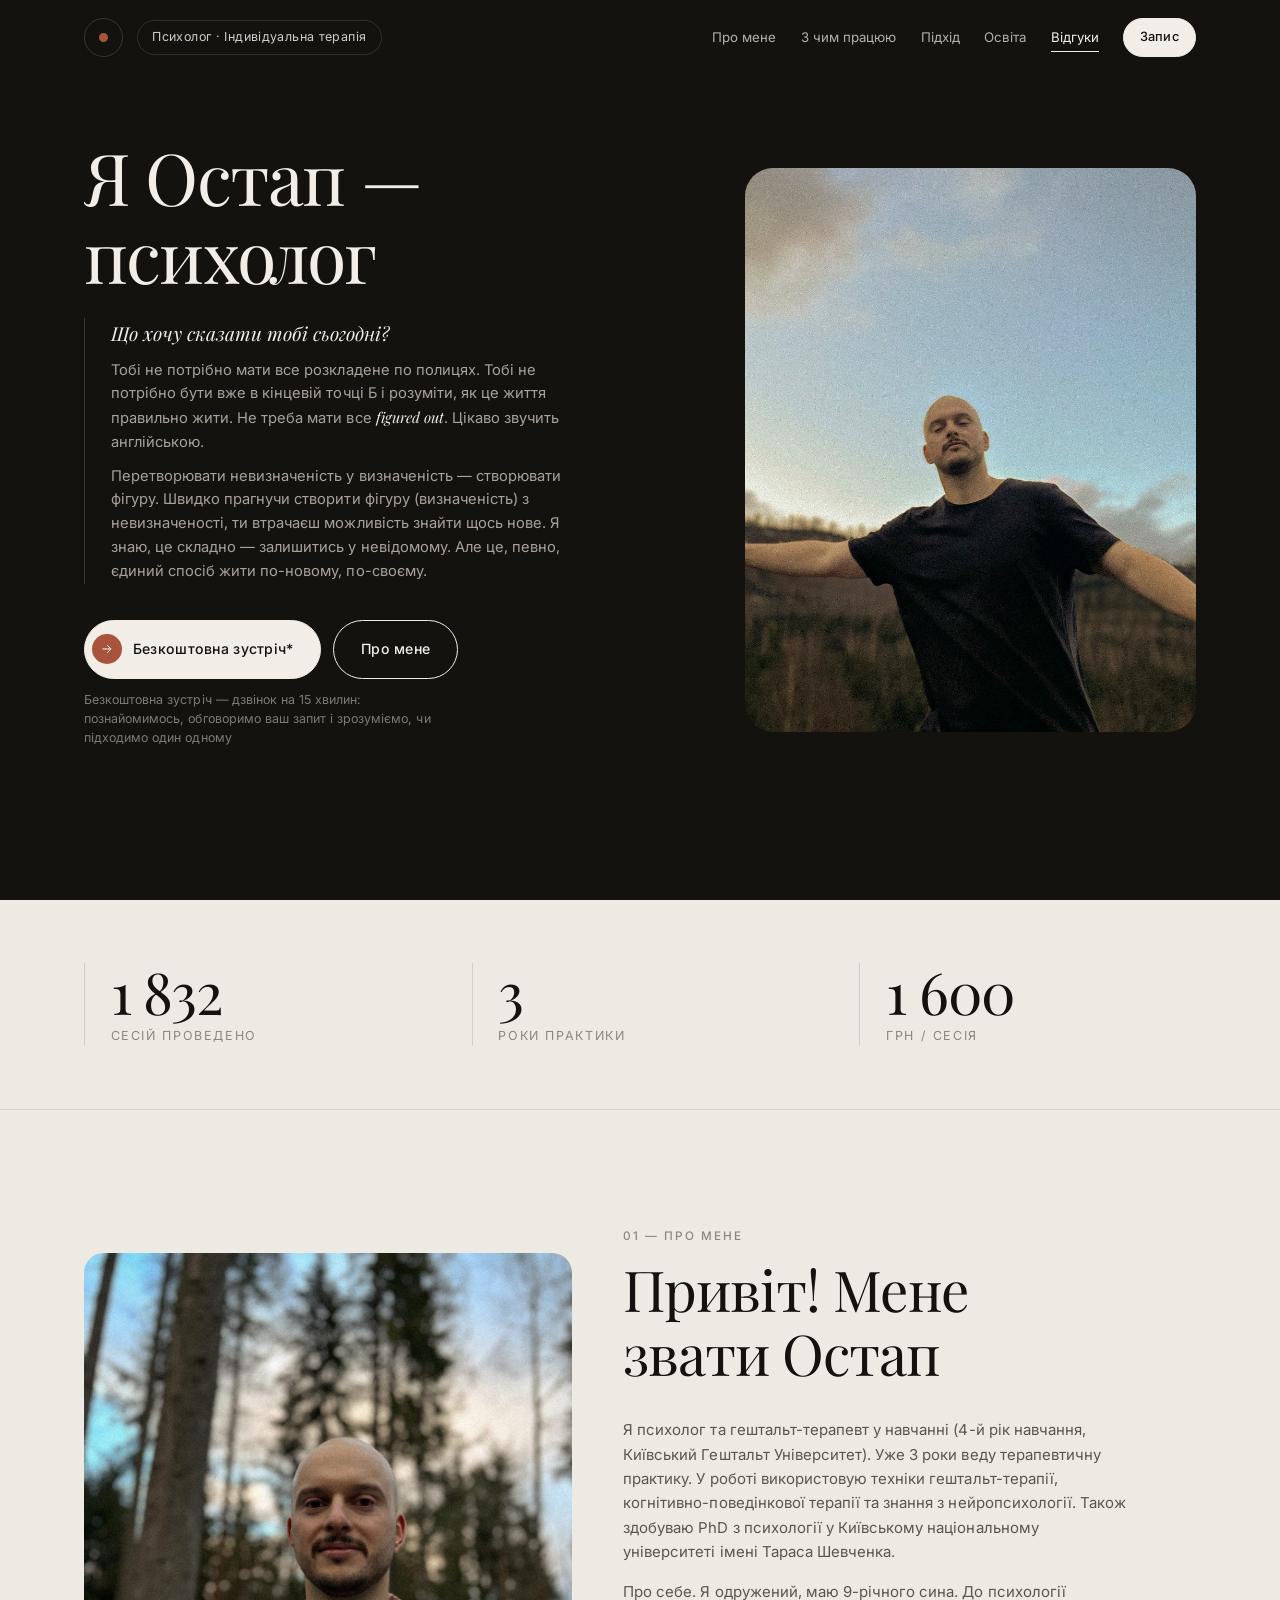
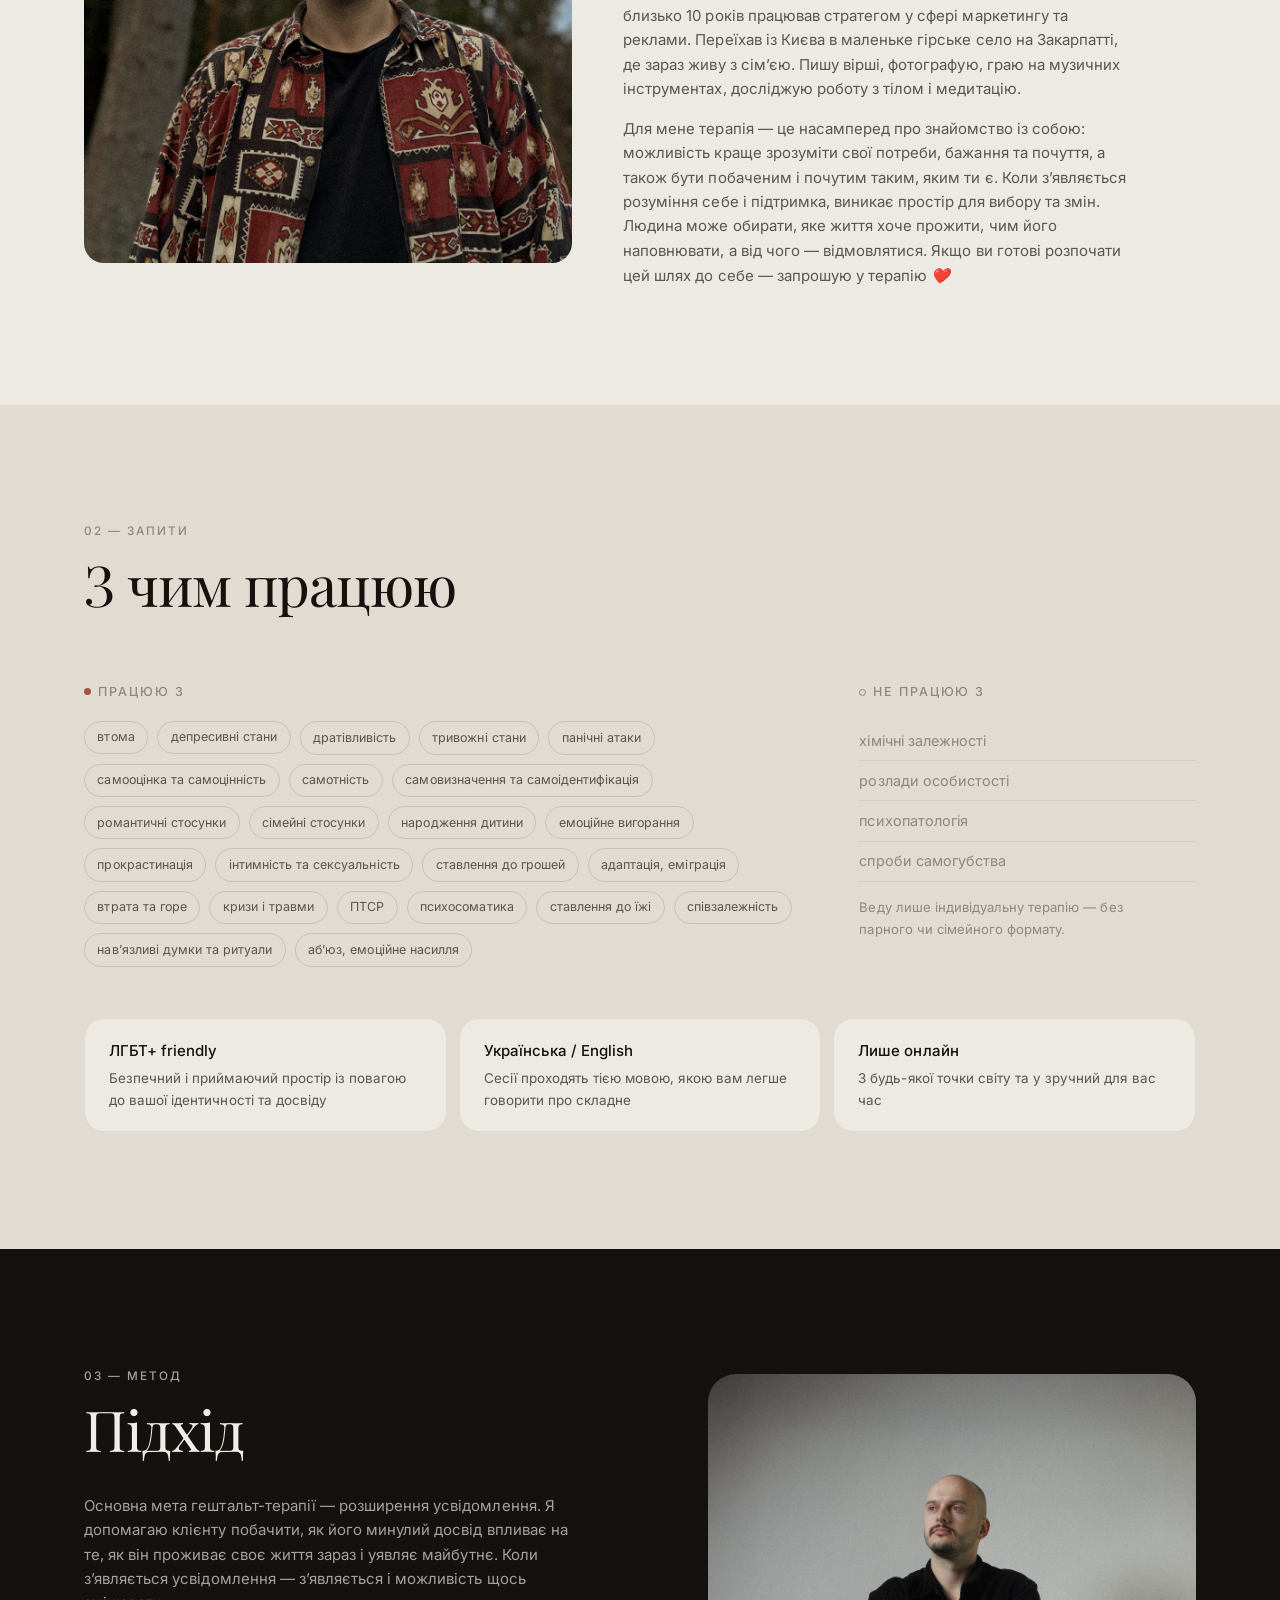
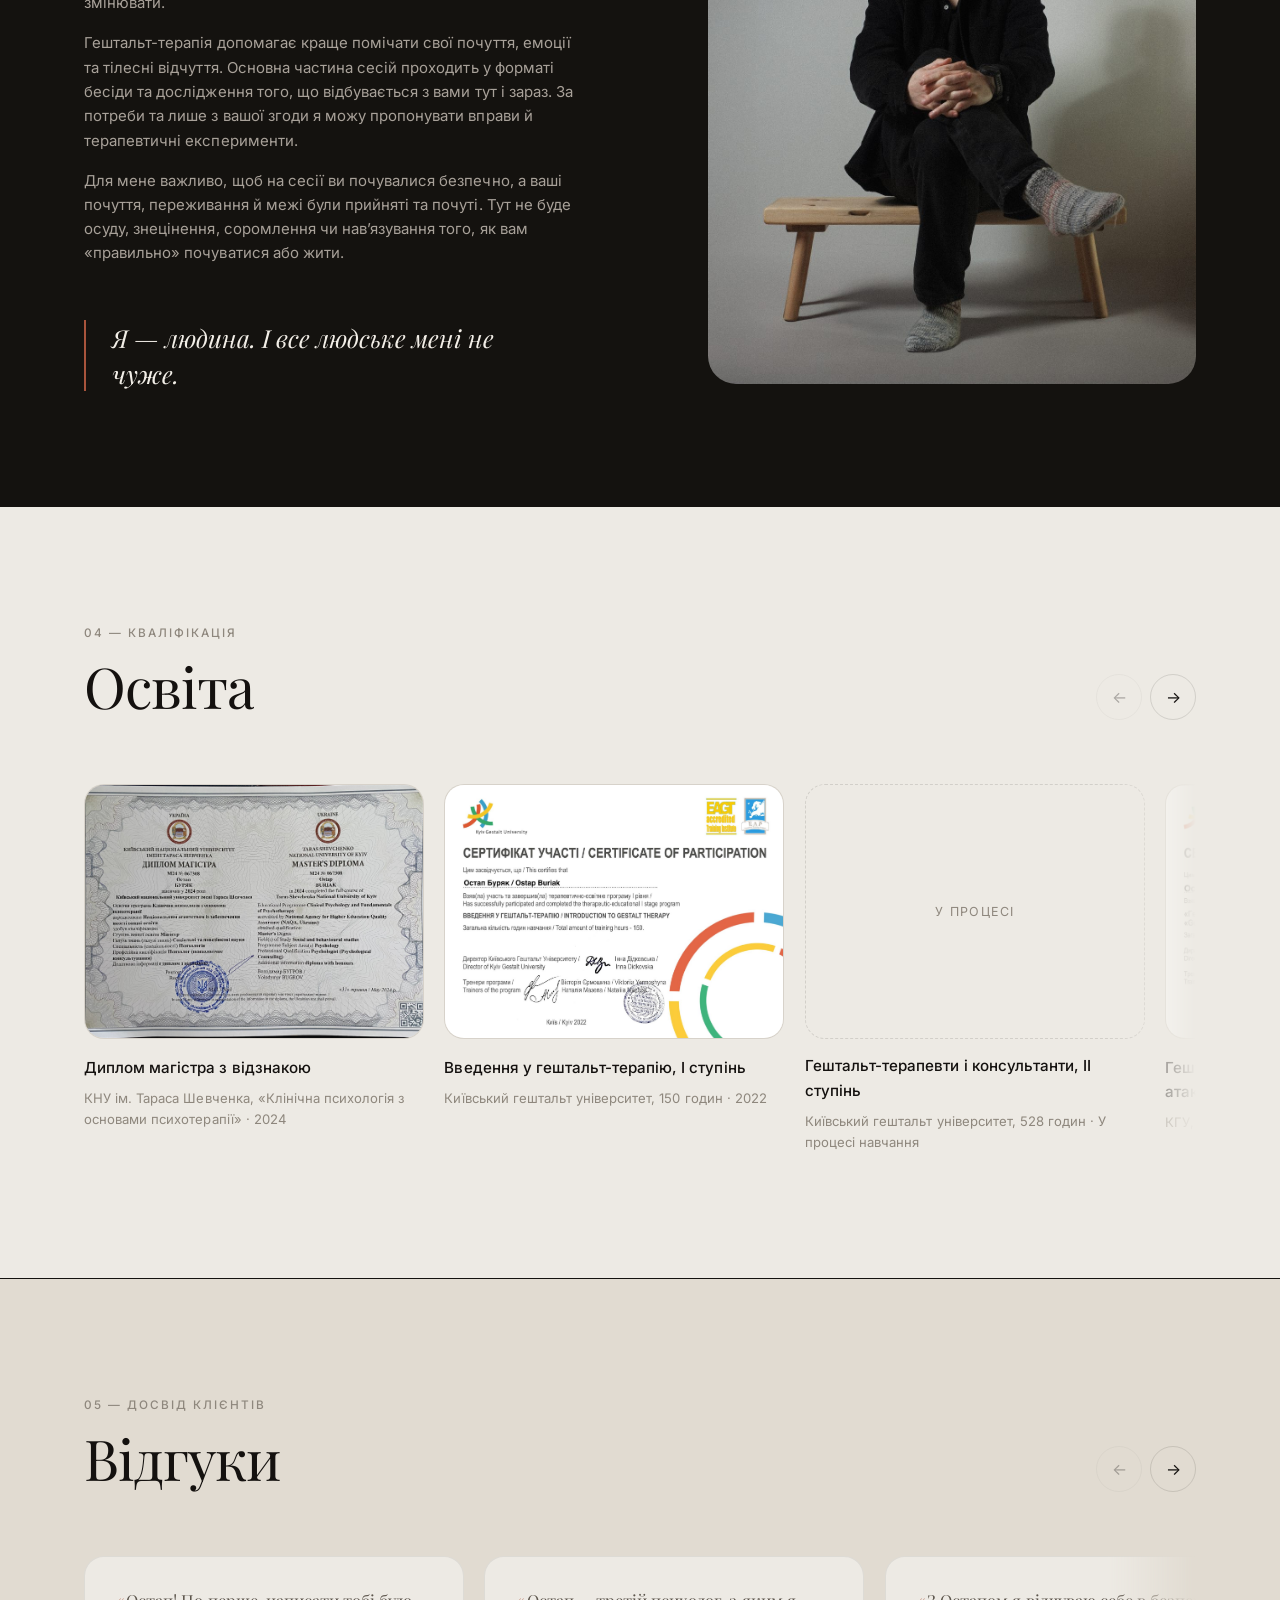
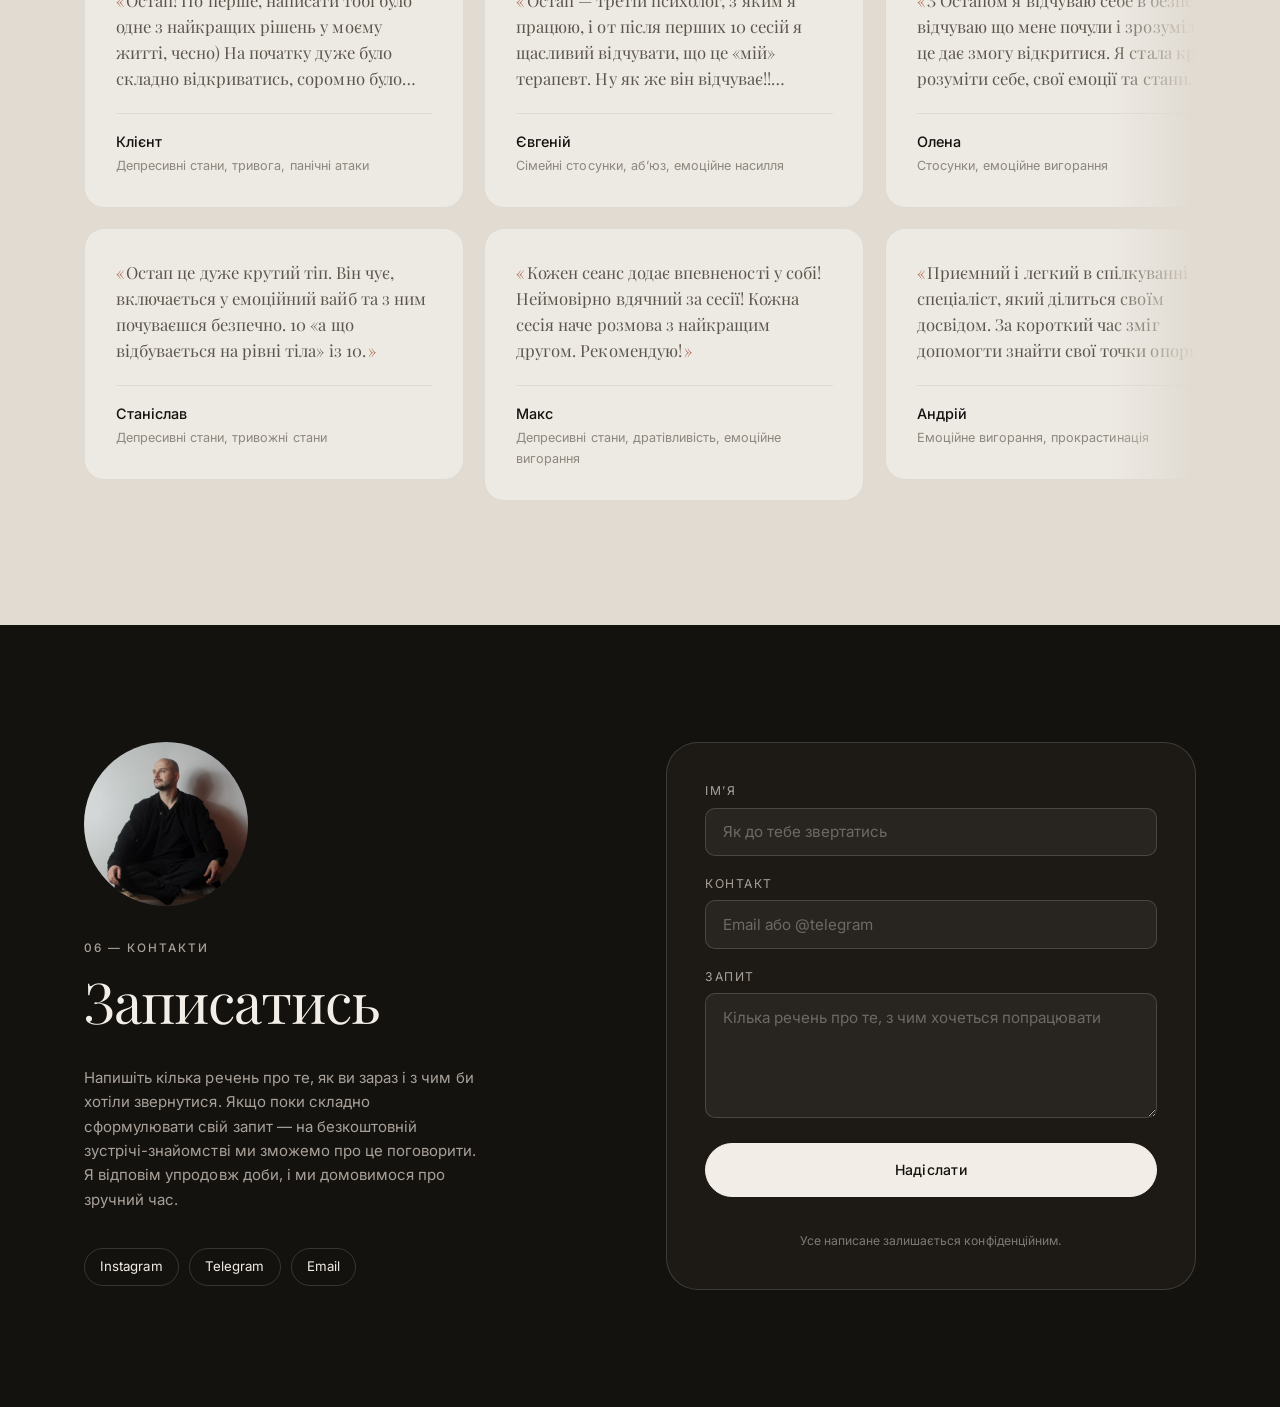
==== index.html @ a7f7a5f7 "Правки за нотатками: шапка знову прозора→непрозора на скролі, коротші тексти, крапки/капіталізація, " ====
<!doctype html>
<html lang="uk">
<head>
<meta charset="utf-8">
<meta name="viewport" content="width=device-width, initial-scale=1, viewport-fit=cover">
<title>Остап — психолог | Індивідуальна терапія онлайн та очно</title>
<meta name="description" content="Остап — психолог. Індивідуальна терапія: вигорання, тривога, стосунки, самооцінка. Українською та англійською, онлайн і очно.">
<meta name="theme-color" content="#EDEAE4">

<meta property="og:type" content="website">
<meta property="og:title" content="Остап — психолог">
<meta property="og:description" content="Індивідуальна терапія: вигорання, тривога, стосунки, самооцінка. Онлайн і очно.">
<meta property="og:image" content="assets/66.jpg">
<meta property="og:locale" content="uk_UA">

<link rel="preconnect" href="https://fonts.googleapis.com">
<link rel="preconnect" href="https://fonts.gstatic.com" crossorigin>
<link href="https://fonts.googleapis.com/css2?family=Playfair+Display:ital,wght@0,400;0,500;0,600;1,400;1,500&family=Inter:wght@300;400;500;600&display=swap" rel="stylesheet">

<link rel="preload" as="image" href="assets/1.jpg">
<link rel="stylesheet" href="styles.css">
</head>

<body>

<!-- ============ ambient morph layer (fixed, behind everything) ============ -->
<div class="ambient" aria-hidden="true">
  <span class="ambient__blob ambient__blob--a"></span>
  <span class="ambient__blob ambient__blob--b"></span>
  <span class="ambient__blob ambient__blob--c"></span>
  <span class="ambient__grain"></span>
</div>

<div class="progress" aria-hidden="true"><i class="progress__bar"></i></div>

<a class="skip" href="#hero">Перейти до вмісту</a>

<!-- ============ header ============ -->
<header class="hdr" id="hdr">
  <div class="hdr__in">
    <div class="hdr__brand">
      <a class="hdr__logo" href="#hero" aria-label="На початок, Остап — психолог">
        <span class="hdr__logo-mark" aria-hidden="true"></span>
      </a>
      <p class="hdr__badge" aria-hidden="true">Психолог · Індивідуальна терапія</p>
    </div>

    <nav class="hdr__nav" aria-label="Основна навігація">
      <a href="#about"    data-nav="about">Про мене</a>
      <a href="#work"     data-nav="work">З чим працюю</a>
      <a href="#approach" data-nav="approach">Підхід</a>
      <a href="#edu"      data-nav="edu">Освіта</a>
      <a href="#reviews"  data-nav="reviews">Відгуки</a>
    </nav>

    <a class="btn btn--sm hdr__cta" href="#contact">Запис</a>

    <button class="burger" id="burger" aria-label="Меню" aria-expanded="false" aria-controls="mobnav">
      <i></i><i></i>
    </button>
  </div>
</header>

<nav class="mobnav" id="mobnav" aria-label="Мобільна навігація">
  <a href="#about">Про мене</a>
  <a href="#work">З чим працюю</a>
  <a href="#approach">Підхід</a>
  <a href="#edu">Освіта</a>
  <a href="#reviews">Відгуки</a>
  <a href="#contact" class="mobnav__cta">Записатись</a>
</nav>

<main>

<!-- ============ 1. HERO ============ -->
<section class="block hero" id="hero" data-morph data-tone="dark">
  <div class="wrap hero__grid">
    <div class="hero__copy">
      <p class="eyebrow eyebrow--pill hero__eyebrow" data-rise>Психолог · Індивідуальна терапія</p>

      <h1 class="hero__h1" data-split>Я Остап — психолог</h1>

      <div class="hero__note" data-rise data-rise-d="2">
        <p class="hero__note-q">Що хочу сказати тобі сьогодні?</p>
        <p>Тобі не потрібно мати все розкладене по полицях. Тобі не потрібно бути вже в кінцевій точці Б і розуміти, як це життя правильно жити. Не треба мати все <i>figured out</i>. Цікаво звучить англійською.</p>
        <p>Перетворювати невизначеність у визначеність — створювати фігуру. Швидко прагнучи створити фігуру (визначеність) з невизначеності, ти втрачаєш можливість знайти щось нове. Я знаю, це складно — залишитись у невідомому. Але це, певно, єдиний спосіб жити по-новому, по-своєму.</p>
      </div>

      <div class="hero__actions" data-rise data-rise-d="3">
        <a class="btn btn--arrow" href="#contact">
          <span class="btn__circle" aria-hidden="true">
            <svg viewBox="0 0 24 24" fill="none"><path d="M5 12h13M13 6l6 6-6 6" stroke="currentColor" stroke-width="1.7" stroke-linecap="round" stroke-linejoin="round"/></svg>
          </span>
          Безкоштовна зустріч*
        </a>
        <a class="btn btn--ghost" href="#about">Про мене</a>
      </div>

      <p class="hero__fine" data-rise data-rise-d="4">Безкоштовна зустріч — дзвінок на 15 хвилин: познайомимось, обговоримо ваш запит і зрозуміємо, чи підходимо один одному</p>
    </div>

    <figure class="hero__portrait" data-rise data-rise-d="2">
      <span class="morph-frame">
        <img onload="this.classList.add('is-loaded')" src="assets/1.jpg" alt="Остап — психолог" width="1920" height="1080">
      </span>
    </figure>
  </div>
</section>

<!-- ============ 2. STATS ============ -->
<section class="block stats" id="stats" data-morph data-tone="light">
  <div class="wrap stats__grid">
    <div class="stat" data-rise>
      <b class="stat__num" data-count="1832">0</b>
      <span class="stat__lbl">сесій проведено</span>
    </div>
    <div class="stat" data-rise data-rise-d="1">
      <b class="stat__num" data-count="3">0</b>
      <span class="stat__lbl">роки практики</span>
    </div>
    <div class="stat" data-rise data-rise-d="2">
      <b class="stat__num" data-count="1600">0</b>
      <span class="stat__lbl">грн / сесія</span>
    </div>
  </div>
</section>

<!-- ============ 3. ABOUT ============ -->
<section class="block about" id="about" data-morph data-tone="light">
  <div class="wrap about__grid">
    <figure class="about__fig" data-rise>
      <span class="morph-frame morph-frame--soft">
        <img onload="this.classList.add('is-loaded')" src="assets/8.jpg" alt="Остап" loading="lazy" decoding="async" width="1080" height="1350">
      </span>
    </figure>

    <div class="about__copy">
      <p class="eyebrow" data-rise>01 — Про мене</p>
      <h2 class="h2" data-split>Привіт! Мене звати Остап</h2>

      <div class="prose" data-rise data-rise-d="2">
        <p>Я психолог та гештальт-терапевт у навчанні (4-й рік навчання, Київський Гештальт Університет). Уже 3 роки веду терапевтичну практику. У роботі використовую техніки гештальт-терапії, когнітивно-поведінкової терапії та знання з нейропсихології. Також здобуваю PhD з психології у Київському національному університеті імені Тараса Шевченка.</p>
        <p>Про себе. Я одружений, маю 9-річного сина. До психології близько 10 років працював стратегом у сфері маркетингу та реклами. Переїхав із Києва в маленьке гірське село на Закарпатті, де зараз живу з сім&rsquo;єю. Пишу вірші, фотографую, граю на музичних інструментах, досліджую роботу з тілом і медитацію.</p>
        <p>Для мене терапія — це насамперед про знайомство із собою: можливість краще зрозуміти свої потреби, бажання та почуття, а також бути побаченим і почутим таким, яким ти є. Коли з&rsquo;являється розуміння себе і підтримка, виникає простір для вибору та змін. Людина може обирати, яке життя хоче прожити, чим його наповнювати, а від чого — відмовлятися. Якщо ви готові розпочати цей шлях до себе — запрошую у терапію <i>&#10084;&#65039;</i></p>
      </div>
    </div>
  </div>
</section>

<!-- ============ 4. WORK WITH ============ -->
<section class="block work" id="work" data-morph data-tone="mid">
  <div class="wrap">
    <header class="sec-head">
      <p class="eyebrow" data-rise>02 — Запити</p>
      <h2 class="h2" data-split>З чим працюю</h2>
    </header>

    <div class="work__grid">
      <div class="work__col work__col--wide" data-rise>
        <h3 class="work__h3"><span class="dot dot--yes" aria-hidden="true"></span>Працюю з</h3>
        <ul class="tags tags--work">
          <li>втома</li>
          <li>депресивні стани</li>
          <li>дратівливість</li>
          <li>тривожні стани</li>
          <li>панічні атаки</li>
          <li>самооцінка та самоцінність</li>
          <li>самотність</li>
          <li>самовизначення та самоідентифікація</li>
          <li>романтичні стосунки</li>
          <li>сімейні стосунки</li>
          <li>народження дитини</li>
          <li>емоційне вигорання</li>
          <li>прокрастинація</li>
          <li>інтимність та сексуальність</li>
          <li>ставлення до грошей</li>
          <li>адаптація, еміграція</li>
          <li>втрата та горе</li>
          <li>кризи і травми</li>
          <li>ПТСР</li>
          <li>психосоматика</li>
          <li>ставлення до їжі</li>
          <li>співзалежність</li>
          <li>нав&rsquo;язливі думки та ритуали</li>
          <li>аб&rsquo;юз, емоційне насилля</li>
        </ul>
      </div>

      <div class="work__col" data-rise data-rise-d="1">
        <h3 class="work__h3"><span class="dot dot--no" aria-hidden="true"></span>Не працюю з</h3>
        <ul class="lst lst--no">
          <li>хімічні залежності</li>
          <li>розлади особистості</li>
          <li>психопатологія</li>
          <li>спроби самогубства</li>
        </ul>
        <p class="work__note">Веду лише індивідуальну терапію — без парного чи сімейного формату.</p>
      </div>

      <aside class="work__aside" data-rise data-rise-d="2">
        <div class="card">
          <b>ЛГБТ+ friendly</b>
          <p>Безпечний і приймаючий простір із повагою до вашої ідентичності та досвіду</p>
        </div>
        <div class="card">
          <b>Українська&nbsp;/&nbsp;English</b>
          <p>Сесії проходять тією мовою, якою вам легше говорити про складне</p>
        </div>
        <div class="card">
          <b>Лише онлайн</b>
          <p>З будь-якої точки світу та у зручний для вас час</p>
        </div>
      </aside>
    </div>
  </div>
</section>

<!-- ============ 5. APPROACH (dark) ============ -->
<section class="block approach" id="approach" data-morph data-tone="dark">
  <div class="wrap approach__grid">
    <div class="approach__copy">
      <p class="eyebrow" data-rise>03 — Метод</p>
      <h2 class="h2" data-split>Підхід</h2>

      <div class="prose" data-rise data-rise-d="2">
        <p>Основна мета гештальт-терапії — розширення усвідомлення. Я допомагаю клієнту побачити, як його минулий досвід впливає на те, як він проживає своє життя зараз і уявляє майбутнє. Коли з&rsquo;являється усвідомлення — з&rsquo;являється і можливість щось змінювати.</p>
        <p>Гештальт-терапія допомагає краще помічати свої почуття, емоції та тілесні відчуття. Основна частина сесій проходить у форматі бесіди та дослідження того, що відбувається з вами тут і зараз. За потреби та лише з вашої згоди я можу пропонувати вправи й терапевтичні експерименти.</p>
        <p>Для мене важливо, щоб на сесії ви почувалися безпечно, а ваші почуття, переживання й межі були прийняті та почуті. Тут не буде осуду, знецінення, соромлення чи нав&rsquo;язування того, як вам «правильно» почуватися або жити.</p>
      </div>

      <blockquote class="pull" data-rise data-rise-d="3">
        Я — людина. І все людське мені не чуже.
      </blockquote>
    </div>

    <figure class="approach__fig" data-rise data-rise-d="1">
      <span class="morph-frame">
        <img onload="this.classList.add('is-loaded')" src="assets/99.jpg" alt="Остап сидить на лаві" loading="lazy" decoding="async" width="1080" height="1350">
      </span>
    </figure>
  </div>
</section>

<!-- ============ 6. EDUCATION ============ -->
<section class="block edu" id="edu" data-morph data-tone="light">
  <div class="wrap">
    <header class="sec-head sec-head--row">
      <div>
        <p class="eyebrow" data-rise>04 — Кваліфікація</p>
        <h2 class="h2" data-split>Освіта</h2>
      </div>
      <div class="rail-nav" data-rise data-rise-d="2">
        <button class="rail-btn" data-rail="edu" data-dir="-1" aria-label="Назад">&#8592;</button>
        <button class="rail-btn" data-rail="edu" data-dir="1"  aria-label="Вперед">&#8594;</button>
      </div>
    </header>

    <div class="rail" id="rail-edu" data-rise data-rise-d="2">
      <article class="dip">
        <span class="dip__img"><img onload="this.classList.add('is-loaded')" src="assets/certs/diploma-1.jpg" alt="Диплом магістра, КНУ ім. Тараса Шевченка" loading="lazy" decoding="async"></span>
        <b>Диплом магістра з відзнакою</b>
        <span class="dip__meta">КНУ ім. Тараса Шевченка, «Клінічна психологія з основами психотерапії» · 2024</span>
      </article>
      <article class="dip">
        <span class="dip__img"><img onload="this.classList.add('is-loaded')" src="assets/certs/diploma-2.jpg" alt="Введення у гештальт-терапію" loading="lazy" decoding="async"></span>
        <b>Введення у гештальт-терапію, I ступінь</b>
        <span class="dip__meta">Київський гештальт університет, 150 годин · 2022</span>
      </article>
      <article class="dip">
        <span class="dip__img is-empty" data-slot="У процесі"></span>
        <b>Гештальт-терапевти і консультанти, II ступінь</b>
        <span class="dip__meta">Київський гештальт університет, 528 годин · У процесі навчання</span>
      </article>
      <article class="dip">
        <span class="dip__img"><img onload="this.classList.add('is-loaded')" src="assets/certs/diploma-3.jpg" alt="Гештальт-підхід у роботі з панічними атаками" loading="lazy" decoding="async"></span>
        <b>Гештальт-підхід у роботі з панічними атаками</b>
        <span class="dip__meta">КГУ, 16 годин · 2023</span>
      </article>
      <article class="dip">
        <span class="dip__img"><img onload="this.classList.add('is-loaded')" src="assets/certs/diploma-5.jpg" alt="Гештальт-підхід у роботі з депресивним досвідом" loading="lazy" decoding="async"></span>
        <b>Гештальт-підхід у роботі з депресивним досвідом клієнта</b>
        <span class="dip__meta">КГУ, 16 годин · 2023</span>
      </article>
      <article class="dip">
        <span class="dip__img"><img onload="this.classList.add('is-loaded')" src="assets/certs/diploma-6.jpg" alt="Гештальт-підхід у роботі з темами співзалежності" loading="lazy" decoding="async"></span>
        <b>Гештальт-підхід у роботі з темами співзалежності</b>
        <span class="dip__meta">КГУ, 16 годин · 2023</span>
      </article>
      <article class="dip">
        <span class="dip__img"><img onload="this.classList.add('is-loaded')" src="assets/certs/diploma-4.jpg" alt="Тіло як динаміка руху, Руела Франк" loading="lazy" decoding="async"></span>
        <b>«Тіло як динаміка руху» з Руелою Франк</b>
        <span class="dip__meta">КГУ, міжнародний семінар, 8 годин · 2023</span>
      </article>
      <article class="dip">
        <span class="dip__img"><img onload="this.classList.add('is-loaded')" src="assets/certs/diploma-7.jpg" alt="Ключовий спікер конференції" loading="lazy" decoding="async"></span>
        <b>Ключовий спікер конференції</b>
        <span class="dip__meta">«Актуальні проблеми клінічної психології, психотерапії та психологічного консультування», КНУ · 2023</span>
      </article>
      <article class="dip">
        <span class="dip__img"><img onload="this.classList.add('is-loaded')" src="assets/certs/diploma-8.jpg" alt="Конференція «Мозок, культура, особистість»" loading="lazy" decoding="async"></span>
        <b>«Мозок, культура, особистість»</b>
        <span class="dip__meta">Науково-практична конференція з міжнародною участю, КНУ, 15 годин · 2023</span>
      </article>
      <article class="dip">
        <span class="dip__img is-empty" data-slot="КГУ"></span>
        <b>Літній освітній гештальт-інтенсив</b>
        <span class="dip__meta">КГУ, 72 години терапії та майстер-класів · 2024</span>
      </article>
      <article class="dip">
        <span class="dip__img is-empty" data-slot="КГУ"></span>
        <b>Літній освітній гештальт-інтенсив</b>
        <span class="dip__meta">КГУ, 72 години терапії та майстер-класів · 2026</span>
      </article>
    </div>
  </div>
</section>

<!-- ============ 7. REVIEWS ============ -->
<section class="block reviews" id="reviews" data-morph data-tone="mid">
  <div class="wrap">
    <header class="sec-head sec-head--row">
      <div>
        <p class="eyebrow" data-rise>05 — Досвід клієнтів</p>
        <h2 class="h2" data-split>Відгуки</h2>
      </div>
      <div class="rail-nav" data-rise data-rise-d="2">
        <button class="rail-btn" data-rail="rev" data-dir="-1" aria-label="Назад">&#8592;</button>
        <button class="rail-btn" data-rail="rev" data-dir="1"  aria-label="Вперед">&#8594;</button>
      </div>
    </header>

    <div class="rail" id="rail-rev" data-rise data-rise-d="2">
      <blockquote class="rev">
        <p>Остап! По перше, написати тобі було одне з найкращих рішень у моєму житті, чесно) На початку дуже було складно відкриватись, соромно було плакати перед чужою людиною щоб не здаватись слабкою. Дякую що допоміг мені, показав мої сильні сторони, показав як відстоювати свої кордони, прибирав багато страхів, добавив впевненості! Кожен раз коли я щось роблю над чим ми з тобою працювали, згадую про тебе, що ти б зацінив це)) Був зі мною в панічні атаки, фактично тримав за руку, дуже ціную! Відчувається дуже твоя підтримка, завжди. З радістю рекомендую друзям, ти і сам це знаєш бо вони зараз працюють з тобою) Коротше дуже радію! Дякую!</p>
        <footer><b>Клієнт</b><span>Депресивні стани, тривога, панічні атаки</span></footer>
      </blockquote>
      <blockquote class="rev">
        <p>Остап це дуже крутий тіп. Він чує, включається у емоційний вайб та з ним почуваєшся безпечно. 10 «а що відбувається на рівні тіла» із 10.</p>
        <footer><b>Станіслав</b><span>Депресивні стани, тривожні стани</span></footer>
      </blockquote>
      <blockquote class="rev">
        <p>Остап — третій психолог, з яким я працюю, і от після перших 10 сесій я щасливий відчувати, що це «мій» терапевт. Ну як же він відчуває!! Словом, високого рівня спеціаліст та просто класна людина. Всім Остап!</p>
        <footer><b>Євгеній</b><span>Сімейні стосунки, аб&rsquo;юз, емоційне насилля</span></footer>
      </blockquote>
      <blockquote class="rev">
        <p>Кожен сеанс додає впевненості у собі! Неймовірно вдячний за сесії! Кожна сесія наче розмова з найкращим другом. Рекомендую!</p>
        <footer><b>Макс</b><span>Депресивні стани, дратівливість, емоційне вигорання</span></footer>
      </blockquote>
      <blockquote class="rev">
        <p>З Остапом я відчуваю себе в безпеці, я відчуваю що мене почули і зрозуміли — це дає змогу відкритися. Я стала краще розуміти себе, свої емоції та стани. Кожна сесія як крок до емоційної стабільності.</p>
        <footer><b>Олена</b><span>Стосунки, емоційне вигорання</span></footer>
      </blockquote>
      <blockquote class="rev">
        <p>Приємний і легкий в спілкуванні спеціаліст, який ділиться своїм досвідом. За короткий час зміг допомогти знайти свої точки опори і побудувати подальший шлях.</p>
        <footer><b>Андрій</b><span>Емоційне вигорання, прокрастинація</span></footer>
      </blockquote>
      <blockquote class="rev">
        <p>Після кожної сесії мені ставало набагато легше і вільніше сприймати дійсність. Коментарі Остапа часто досить влучні, що дозволяють глянути на ситуацію під новим кутом.</p>
        <footer><b>Павло</b><span>Самооцінка, прокрастинація</span></footer>
      </blockquote>
      <blockquote class="rev">
        <p>Остап дуже класний спеціаліст. Складається враження, що він розуміє тебе з пів-слова. Його поради ґрунтуються на великій доказовій базі та власній терапії. Дуже рекомендую!</p>
        <footer><b>Олексій</b><span>Самооцінка, вигорання</span></footer>
      </blockquote>
      <blockquote class="rev">
        <p>Його професіоналізм, уважність та глибоке розуміння людської психології допомогли мені віднайти внутрішню рівновагу. Кожна сесія була наповнена довірою та підтримкою.</p>
        <footer><b>Богдан</b><span>Самооцінка, самовизначення</span></footer>
      </blockquote>
      <blockquote class="rev">
        <p>Вже з першої сесії я відчула атмосферу прийняття та підтримки, яка сприяє відкритості. Остап уважно підходить до деталей і вміє підсвітити те, що я могла не помічати раніше.</p>
        <footer><b>Таня</b><span>Депресивні стани, самотність</span></footer>
      </blockquote>
      <blockquote class="rev">
        <p>Приємна людина, якій не страшно відкритись — з перших хвилин було зручно розмовляти наче з давно знайомим товаришем. Раджу тим, хто боїться відкриватись людям.</p>
        <footer><b>Владислав</b><span>Сімейні стосунки, інтимність</span></footer>
      </blockquote>
    </div>

  </div>
</section>

<!-- ============ 8. CONTACT ============ -->
<section class="block contact" id="contact" data-morph data-tone="dark">
  <div class="wrap contact__grid">

    <div class="contact__side">
      <figure class="contact__fig" data-rise>
        <span class="morph-frame morph-frame--round">
          <img onload="this.classList.add('is-loaded')" src="assets/55_3.jpg" alt="Остап" loading="lazy" decoding="async" width="1080" height="1350">
        </span>
      </figure>

      <p class="eyebrow" data-rise data-rise-d="1">06 — Контакти</p>
      <h2 class="h2" data-split>Записатись</h2>
      <p class="contact__lead" data-rise data-rise-d="2">
        Напишіть кілька речень про те, як ви зараз і з чим би хотіли звернутися. Якщо поки складно сформулювати свій запит — на безкоштовній зустрічі-знайомстві ми зможемо про це поговорити. Я відповім упродовж доби, і ми домовимося про зручний час.
      </p>

      <ul class="social" data-rise data-rise-d="3">
        <li><a href="#" data-social="instagram">Instagram</a></li>
        <li><a href="#" data-social="telegram">Telegram</a></li>
        <li><a href="#" data-social="email">Email</a></li>
      </ul>
    </div>

    <form class="form" id="bookForm" novalidate data-rise data-rise-d="2">
      <div class="field">
        <label for="f-name">Ім&rsquo;я</label>
        <input id="f-name" name="name" type="text" autocomplete="given-name" required placeholder="Як до тебе звертатись">
      </div>

      <div class="field">
        <label for="f-contact">Контакт</label>
        <input id="f-contact" name="contact" type="text" autocomplete="email" required placeholder="Email або @telegram">
      </div>

      <div class="field">
        <label for="f-msg">Запит</label>
        <textarea id="f-msg" name="message" rows="5" required placeholder="Кілька речень про те, з чим хочеться попрацювати"></textarea>
      </div>

      <button class="btn btn--wide" type="submit">Надіслати</button>
      <p class="form__status" id="formStatus" role="status" aria-live="polite"></p>
      <p class="form__fine">Усе написане залишається конфіденційним.</p>
    </form>
  </div>
</section>

</main>

<script src="script.js"></script>
</body>
</html>
---- styles.css ----
/* =========================================================
   Остап — психолог
   Мінімалістичний односторінковий сайт
   Порядок: 1 токени · 2 база · 3 морф-система · 4 UI · 5 блоки · 6 адаптив
   ========================================================= */

/* ---------- 1. ТОКЕНИ ---------- */
:root{
  /* палітра взята з фотографій: теплий студійний фон + чорний одяг */
  --bg:        #EDEAE4;
  --bg-warm:   #E6E1D8;
  --bg-mid:    #E1DBD1;
  --night:     #14120F;
  --night-2:   #1D1A16;

  --ink:       #14110F;
  --ink-soft:  #5C554C;
  --ink-faint: #8E877D;
  --on-night:      #F2EEE7;
  --on-night-soft: #A8A199;

  --accent:    #A8543C;   /* приглушена теракота — єдиний акцент */
  --line:      rgba(20,17,15,.12);
  --line-soft: rgba(20,17,15,.07);
  --line-night:rgba(242,238,231,.16);

  --ff-display: "Playfair Display", "Times New Roman", Georgia, serif;
  --ff-text:    "Inter", -apple-system, BlinkMacSystemFont, "Segoe UI", Roboto, sans-serif;

  --wrap: 1240px;
  --pad:  clamp(20px, 5vw, 64px);
  --gap:  clamp(28px, 4vw, 72px);
  --sec-y: clamp(96px, 13vh, 180px);

  --r-sm: 10px;
  --r-md: 20px;
  --r-lg: 32px;

  --t-fast: .28s cubic-bezier(.22,.61,.36,1);
  --t-med:  .55s cubic-bezier(.22,.61,.36,1);
  --t-slow: 1.1s cubic-bezier(.16,1,.3,1);
}

/* прогрес морфу секції: 0 = блок ще заходить, 1 = блок на місці */
@property --p{ syntax:"<number>"; inherits:true; initial-value:1; }
/* прогрес появи елемента */
@property --r{ syntax:"<number>"; inherits:false; initial-value:1; }

/* ---------- 2. БАЗА ---------- */
*,*::before,*::after{ box-sizing:border-box; }

html{
  scroll-behavior:smooth;
  -webkit-text-size-adjust:100%;
}

body{
  margin:0;
  /* темний, як герой і контакти — щоб pull-to-refresh/overscroll
     на iOS не показував світлий «просвіт» над/під сторінкою */
  background:var(--night);
  color:var(--ink);
  font-family:var(--ff-text);
  font-size:clamp(15px,1.02vw,17px);
  font-weight:400;
  line-height:1.62;
  letter-spacing:.002em;
  overflow-x:hidden;
  -webkit-font-smoothing:antialiased;
  -moz-osx-font-smoothing:grayscale;
}

body.is-locked{ overflow:hidden; }

img{ display:block; max-width:100%; height:auto; }
a{ color:inherit; text-decoration:none; }
button{ font:inherit; color:inherit; }

::selection{ background:var(--accent); color:#fff; }

:focus-visible{
  outline:2px solid var(--accent);
  outline-offset:3px;
  border-radius:4px;
}

.wrap{
  width:100%;
  max-width:var(--wrap);
  margin-inline:auto;
  padding-inline:var(--pad);
}

.skip{
  position:fixed; top:-100px; left:16px; z-index:200;
  background:var(--ink); color:var(--bg);
  padding:12px 18px; border-radius:var(--r-sm);
  transition:top var(--t-fast);
}
.skip:focus{ top:16px; }

/* типографіка */
.h2{
  font-family:var(--ff-display);
  font-weight:400;
  font-size:clamp(2rem,4.4vw,3.7rem);
  line-height:1.08;
  letter-spacing:-.018em;
  margin:.18em 0 .55em;
  text-wrap:balance;
}

.eyebrow{
  margin:0 0 1.1em;
  font-size:.735rem;
  font-weight:500;
  letter-spacing:.17em;
  text-transform:uppercase;
  color:var(--ink-faint);
}

/* капсула-бейдж — нотка зі стилю readymag.com/designs/6149307 */
.eyebrow--pill{
  display:inline-block;
  padding:.6em 1.3em;
  border:1px solid var(--line-night);
  border-radius:999px;
  letter-spacing:.06em;
  text-transform:none;
  font-size:.83rem;
  color:var(--on-night-soft);
}

.prose p{ margin:0 0 1.05em; color:var(--ink-soft); max-width:56ch; }
.prose p:last-child{ margin-bottom:0; }
.prose i{ font-family:var(--ff-display); font-style:italic; color:var(--ink); }

/* ---------- 3. МОРФ-СИСТЕМА ---------- */
/*
   Кожна секція [data-morph] отримує --p (0…1) від script.js,
   розрахований з позиції секції у вʼюпорті.
   Уся анімація рахується в CSS через calc() — JS лише пише число.
*/

.block{
  position:relative;
  padding-block:var(--sec-y);
  isolation:isolate;
  will-change:clip-path, transform;

  /* плавний перехід — --p оновлюється щокадру зі скролу, а CSS-перехід
     «доганяє» ціль замість миттєвого стрибка, звідси органічність */
  transition:clip-path .45s cubic-bezier(.19,1,.22,1),
             transform .45s cubic-bezier(.19,1,.22,1);

  /* краї блоку м'яко розтікаються з ледь заокругленої вставки у повний екран */
  clip-path:inset(
      calc((1 - var(--p)) * .8vh)
      calc((1 - var(--p)) * 3vw)
      0
      calc((1 - var(--p)) * 3vw)
      round
      calc((1 - var(--p)) * 46px)
      calc((1 - var(--p)) * 46px)
      calc((1 - var(--p)) * 14px)
      calc((1 - var(--p)) * 14px)
  );

  transform:translate3d(0, calc((1 - var(--p)) * 20px), 0)
            scale(calc(.978 + var(--p) * .022));
  transform-origin:50% 0;
}

/* тональні підкладки — щоб морф-край було видно */
.block[data-tone="light"]{ background:var(--bg); }
.block[data-tone="mid"]  { background:var(--bg-mid); }
.block[data-tone="dark"] { background:var(--night); color:var(--on-night); }

.block[data-tone="dark"] .eyebrow{ color:var(--on-night-soft); }
.block[data-tone="dark"] .prose p{ color:var(--on-night-soft); }
.block[data-tone="dark"] .prose i{ color:var(--on-night); }

/* поява окремих елементів */
[data-rise]{
  --r:0;
  opacity:var(--r);
  transform:translate3d(0, calc((1 - var(--r)) * 26px), 0);
  transition:opacity .85s cubic-bezier(.16,1,.3,1),
             transform .85s cubic-bezier(.16,1,.3,1);
  transition-delay:calc(var(--rd, 0) * 90ms);
}
[data-rise].is-in{ --r:1; }

/* заголовки: рядки виїжджають з-під маски */
.line-mask{ display:block; overflow:hidden; padding-bottom:.06em; }
.line-mask > span{
  display:block;
  transform:translate3d(0,110%,0);
  transition:transform 1s cubic-bezier(.16,1,.3,1);
  transition-delay:calc(var(--ld, 0) * 85ms);
}
[data-split].is-in .line-mask > span{ transform:translate3d(0,0,0); }

/* морф-рамка для фото: форма «перетікає» з органічної в геометричну */
.morph-frame{
  display:block;
  position:relative;
  overflow:hidden;
  background:transparent;
  transition:border-radius .45s cubic-bezier(.19,1,.22,1);
  border-radius:
      calc(28px + (1 - var(--p)) * 56px)
      calc(28px + (1 - var(--p)) * 30px)
      calc(28px + (1 - var(--p)) * 52px)
      calc(28px + (1 - var(--p)) * 34px)
      / calc(28px + (1 - var(--p)) * 38px)
        calc(28px + (1 - var(--p)) * 60px)
        calc(28px + (1 - var(--p)) * 34px)
        calc(28px + (1 - var(--p)) * 52px);
  will-change:border-radius;
}
.morph-frame > img{
  width:100%; height:100%; object-fit:cover;
  transform:scale(calc(1.045 - var(--p) * .045));
  opacity:0;
  transition:transform .45s cubic-bezier(.19,1,.22,1),
             opacity 1s cubic-bezier(.16,1,.3,1);
}
.morph-frame > img.is-loaded{ opacity:1; }
.morph-frame--soft{ border-radius:calc(20px + (1 - var(--p)) * 34px); }
.morph-frame--round{
  border-radius:calc(50% - var(--p) * 0%);
  aspect-ratio:1;
}

/* фонові плями: постійний повільний морф */
.ambient{
  position:fixed; inset:0; z-index:-1;
  pointer-events:none;
  overflow:hidden;
}
.ambient__blob{
  position:absolute;
  width:62vmax; height:62vmax;
  border-radius:50%;
  opacity:.5;
  will-change:transform;
}
.ambient__blob--a{
  top:-18vmax; left:-14vmax;
  background:radial-gradient(circle at 50% 50%, rgba(168,84,60,.16) 0%, rgba(168,84,60,0) 66%);
  animation:drift-a 26s ease-in-out infinite alternate;
}
.ambient__blob--b{
  bottom:-22vmax; right:-16vmax;
  background:radial-gradient(circle at 50% 50%, rgba(120,132,140,.2) 0%, rgba(120,132,140,0) 68%);
  animation:drift-b 33s ease-in-out infinite alternate;
}
.ambient__blob--c{
  top:32%; left:38%;
  width:44vmax; height:44vmax;
  background:radial-gradient(circle at 50% 50%, rgba(198,176,150,.24) 0%, rgba(198,176,150,0) 70%);
  animation:drift-c 41s ease-in-out infinite alternate;
}
@keyframes drift-a{
  0%  { transform:translate3d(0,0,0) scale(1,1) rotate(0deg); }
  100%{ transform:translate3d(14vw,10vh,0) scale(1.28,.82) rotate(38deg); }
}
@keyframes drift-b{
  0%  { transform:translate3d(0,0,0) scale(1,1) rotate(0deg); }
  100%{ transform:translate3d(-16vw,-12vh,0) scale(.8,1.3) rotate(-44deg); }
}
@keyframes drift-c{
  0%  { transform:translate3d(-6vw,4vh,0) scale(1.1,.9); }
  100%{ transform:translate3d(10vw,-8vh,0) scale(.86,1.24); }
}

.ambient__grain{
  position:absolute; inset:-100%;
  opacity:.05;
  background-image:url("data:image/svg+xml;utf8,<svg xmlns='http://www.w3.org/2000/svg' width='180' height='180'><filter id='n'><feTurbulence type='fractalNoise' baseFrequency='.85' numOctaves='3'/></filter><rect width='100%' height='100%' filter='url(%23n)'/></svg>");
  animation:grain 7s steps(6) infinite;
}
@keyframes grain{
  0%,100%{ transform:translate(0,0); }
  20%{ transform:translate(-3%,2%); }
  40%{ transform:translate(2%,-3%); }
  60%{ transform:translate(-2%,-2%); }
  80%{ transform:translate(3%,1%); }
}

/* смуга прогресу читання */
.progress{
  position:fixed; top:0; left:0; right:0; height:2px; z-index:120;
  background:transparent;
}
.progress__bar{
  display:block; height:100%; width:100%;
  background:var(--accent);
  transform:scaleX(var(--sp,0));
  transform-origin:0 50%;
}

/* ---------- 4. UI ---------- */
.btn{
  display:inline-flex; align-items:center; justify-content:center;
  gap:.5em;
  padding:.95em 1.9em;
  background:var(--ink); color:var(--bg);
  border:1px solid var(--ink);
  border-radius:999px;
  font-size:.88rem; font-weight:500; letter-spacing:.02em;
  cursor:pointer;
  transition:background var(--t-fast), color var(--t-fast),
             border-color var(--t-fast), transform var(--t-fast);
}
.btn:hover{ background:var(--accent); border-color:var(--accent); color:#fff; transform:translateY(-2px); }
.btn:active{ transform:translateY(0); }
.btn--sm{ padding:.6em 1.25em; font-size:.8rem; }
.btn--wide{ width:100%; padding:1.05em 1.9em; }
.btn--ghost{
  background:transparent; color:currentColor;
  border-color:currentColor;
}
.btn--ghost:hover{ background:currentColor; color:var(--night); border-color:currentColor; }

/* капсула з круглою кнопкою-стрілкою зліва — нотка зі стилю readymag.com/designs/6149307 */
.btn--arrow{ padding-left:.5em; gap:.75em; }
.btn__circle{
  display:grid; place-items:center;
  width:2.15em; height:2.15em;
  border-radius:50%;
  background:var(--accent);
  color:#fff;
  flex:none;
  transition:transform var(--t-med);
}
.btn__circle svg{ width:46%; height:46%; }
.btn--arrow:hover .btn__circle{ transform:rotate(45deg); }

.block[data-tone="dark"] .btn{
  background:var(--on-night); color:var(--night); border-color:var(--on-night);
}
.block[data-tone="dark"] .btn:hover{ background:var(--accent); border-color:var(--accent); color:#fff; }
.block[data-tone="dark"] .btn--ghost{ background:transparent; color:var(--on-night); }
.block[data-tone="dark"] .btn--ghost:hover{ background:var(--on-night); color:var(--night); }

.tags{
  display:flex; flex-wrap:wrap; gap:8px;
  list-style:none; margin:1.9em 0 0; padding:0;
}
.tags li{
  padding:.45em 1em;
  border:1px solid var(--line);
  border-radius:999px;
  font-size:.78rem; color:var(--ink-soft);
}

.sec-head{ margin-bottom:clamp(38px,5vw,72px); }
.sec-head--row{
  display:flex; align-items:flex-end; justify-content:space-between; gap:24px;
  flex-wrap:wrap;
}
.sec-head .h2{ margin-bottom:0; }

/* ---------- HEADER ---------- */
.hdr{
  position:fixed; top:0; left:0; right:0; z-index:100;
  background:transparent;
  border-bottom:1px solid transparent;
  transition:background var(--t-med), border-color var(--t-med), padding var(--t-med);
}
.hdr.is-stuck{
  background:rgba(237,234,228,.92);
  backdrop-filter:blur(14px) saturate(1.4);
  -webkit-backdrop-filter:blur(14px) saturate(1.4);
  border-bottom-color:var(--line-soft);
}
.hdr__in{
  max-width:var(--wrap); margin-inline:auto;
  padding:18px var(--pad);
  display:flex; align-items:center; gap:24px;
  transition:padding var(--t-med);
}
.hdr.is-stuck .hdr__in{ padding-block:12px; }

/* поки шапка над темним героєм — світлий текст */
.hdr:not(.is-stuck){ color:var(--on-night); }
.hdr:not(.is-stuck) .btn{ background:var(--on-night); color:var(--night); border-color:var(--on-night); }

.hdr__brand{ display:flex; align-items:center; gap:14px; margin-right:auto; }

.hdr__logo{
  display:flex; align-items:center; justify-content:center;
  width:2.6em; height:2.6em;
  border:1px solid var(--line-night);
  border-radius:999px;
  transition:border-color var(--t-med);
}
.hdr.is-stuck .hdr__logo{ border-color:var(--line); }
.hdr__logo-mark{
  width:9px; height:9px; border-radius:50%;
  background:var(--accent);
  animation:pulse 3.4s ease-in-out infinite;
}

/* мітка вирівняна в один рядок з навігацією — видно лише на широких екранах */
.hdr__badge{
  margin:0;
  padding:.55em 1.15em;
  border:1px solid var(--line-night);
  border-radius:999px;
  font-size:.78rem;
  letter-spacing:.03em;
  color:inherit;
  opacity:.85;
  white-space:nowrap;
  transition:border-color var(--t-med);
}
.hdr.is-stuck .hdr__badge{ border-color:var(--line); }

/* на широких екранах мітку показуємо тільки в шапці — щоб не дублювати */
.hero__eyebrow{ display:none; }
@keyframes pulse{
  0%,100%{ transform:scale(1);   opacity:1; }
  50%    { transform:scale(1.5); opacity:.55; }
}

.hdr__nav{ display:flex; gap:clamp(14px,1.9vw,30px); }
.hdr__nav a{
  position:relative;
  font-size:.83rem;
  padding-block:4px;
  opacity:.72;
  transition:opacity var(--t-fast);
}
.hdr__nav a::after{
  content:""; position:absolute; left:0; right:0; bottom:0; height:1px;
  background:currentColor;
  transform:scaleX(0); transform-origin:0 50%;
  transition:transform var(--t-med);
}
.hdr__nav a:hover{ opacity:1; }
.hdr__nav a:hover::after,
.hdr__nav a.is-active::after{ transform:scaleX(1); }
.hdr__nav a.is-active{ opacity:1; }

.burger{
  display:none;
  width:40px; height:40px;
  background:none; border:0; cursor:pointer;
  padding:0; position:relative;
}
.burger i{
  position:absolute; left:9px; right:9px; height:1.5px;
  background:currentColor;
  transition:transform var(--t-med), opacity var(--t-fast);
}
.burger i:nth-child(1){ top:16px; }
.burger i:nth-child(2){ top:23px; }
.burger[aria-expanded="true"] i:nth-child(1){ transform:translateY(3.5px) rotate(45deg); }
.burger[aria-expanded="true"] i:nth-child(2){ transform:translateY(-3.5px) rotate(-45deg); }

.mobnav{
  position:fixed; inset:0; z-index:99;
  background:var(--night); color:var(--on-night);
  display:flex; flex-direction:column;
  align-items:center; justify-content:center;
  gap:6px;
  clip-path:circle(0% at calc(100% - 44px) 34px);
  transition:clip-path .72s cubic-bezier(.76,0,.24,1);
  pointer-events:none;
}
.mobnav.is-open{
  clip-path:circle(160% at calc(100% - 44px) 34px);
  pointer-events:auto;
}
.mobnav a{
  font-family:var(--ff-display);
  font-size:clamp(1.7rem,7vw,2.6rem);
  padding:.24em 0;
  opacity:0; transform:translateY(18px);
  transition:opacity .5s var(--t-med), transform .5s cubic-bezier(.16,1,.3,1);
}
.mobnav.is-open a{ opacity:1; transform:none; }
.mobnav.is-open a:nth-child(1){ transition-delay:.16s; }
.mobnav.is-open a:nth-child(2){ transition-delay:.22s; }
.mobnav.is-open a:nth-child(3){ transition-delay:.28s; }
.mobnav.is-open a:nth-child(4){ transition-delay:.34s; }
.mobnav.is-open a:nth-child(5){ transition-delay:.40s; }
.mobnav.is-open a:nth-child(6){ transition-delay:.46s; }
.mobnav__cta{ color:var(--accent); }

/* ---------- 5. БЛОКИ ---------- */

/* --- 1. HERO --- */
/* перший екран має заповнювати всю висоту вʼюпорта, щоб знизу
   не проглядав наступний блок до того, як людина проскролить */
.hero{
  min-height:100svh;
  display:flex;
  flex-direction:column;
  justify-content:center;
}
.hero__copy .eyebrow{ margin-bottom:.7em; }

.hero__grid{
  display:grid;
  grid-template-columns:minmax(0,1.15fr) minmax(0,.85fr);
  gap:var(--gap);
  align-items:center;
}
.hero__h1{
  font-family:var(--ff-display);
  font-weight:400;
  font-size:clamp(2.3rem,5.6vw,4.6rem);
  line-height:1.03;
  letter-spacing:-.025em;
  margin:0 0 .3em;
}
.hero__note{
  max-width:54ch;
  border-left:1px solid var(--line-night);
  padding-left:clamp(16px,2vw,28px);
}
.hero__note p{
  margin:0 0 .65em;
  color:var(--on-night-soft);
  font-size:.92rem;
}
.hero__note p:last-child{ margin-bottom:0; }
.hero__note i{ font-family:var(--ff-display); font-style:italic; color:var(--on-night); }
.hero__note-q{
  font-family:var(--ff-display);
  font-style:italic;
  font-size:1.2rem !important;
  color:var(--on-night) !important;
  margin-bottom:.5em !important;
}
.hero__actions{ display:flex; flex-wrap:wrap; gap:12px; margin-top:2.4em; }

.hero__fine{
  max-width:46ch;
  margin-top:1em;
  font-size:.78rem;
  line-height:1.5;
  color:var(--on-night-soft);
  opacity:.72;
}

.hero__portrait{ margin:0; }
.hero__portrait .morph-frame{ aspect-ratio:4/5; }
.hero__portrait .morph-frame img{ object-position:47% 38%; }

/* --- 2. STATS --- */
.stats{
  padding-block:clamp(56px,7vh,96px);
  border-bottom:1px solid var(--line);
}
.stats__grid{
  display:grid;
  grid-template-columns:repeat(3,1fr);
  gap:var(--gap);
}
.stat{
  display:flex; flex-direction:column; gap:.35em;
  padding-left:clamp(16px,2vw,28px);
  border-left:1px solid var(--line);
}
.stat__num{
  font-family:var(--ff-display);
  font-weight:400;
  font-size:clamp(2.3rem,4.6vw,3.6rem);
  line-height:1;
  letter-spacing:-.02em;
  font-variant-numeric:tabular-nums;
}
.stat__num--txt{ font-size:clamp(1.5rem,2.9vw,2.3rem); }
.stat__lbl{
  font-size:.78rem;
  letter-spacing:.13em;
  text-transform:uppercase;
  color:var(--ink-faint);
}

/* --- 3. ABOUT --- */
/* фото винесено з .wrap прямо в секцію — так воно може дотягнутись
   до справжнього краю вʼюпорта, а не тільки до краю контейнера */
.about__grid{
  display:grid;
  grid-template-columns:minmax(0,.92fr) minmax(0,1.08fr);
  gap:var(--gap);
  align-items:center;
}
.about__fig{ margin:0; }
.about__fig .morph-frame{ aspect-ratio:4/5; }
.about__fig img{ object-position:50% 22%; }

/* --- 4. WORK --- */
.work__grid{
  display:grid;
  grid-template-columns:repeat(3,minmax(0,1fr));
  gap:var(--gap);
}
.work__col--wide{ grid-column:span 2; }

.tags--work{
  margin:0;
  gap:9px;
}
.tags--work li{
  cursor:default;
  transition:border-color var(--t-fast), color var(--t-fast);
}
.tags--work li:hover{ border-color:var(--accent); color:var(--accent); }
.work__h3{
  display:flex; align-items:center; gap:.6em;
  font-family:var(--ff-text);
  font-size:.78rem; font-weight:500;
  letter-spacing:.15em; text-transform:uppercase;
  color:var(--ink-faint);
  margin:0 0 1.5em;
}
.dot{ width:7px; height:7px; border-radius:50%; flex:none; }
.dot--yes{ background:var(--accent); }
.dot--no{ background:transparent; border:1px solid var(--ink-faint); }

.lst{ list-style:none; margin:0; padding:0; }
.lst li{
  padding:.78em 0;
  border-bottom:1px solid var(--line-soft);
  font-size:.97rem;
  transition:padding-left var(--t-fast), color var(--t-fast);
}
.lst li:hover{ padding-left:.7em; color:var(--accent); }
.lst--no li{ padding-block:.55em; font-size:.9rem; color:var(--ink-faint); }
.lst--no li:hover{ color:var(--ink-soft); }

.work__note{
  margin-top:1.2em;
  font-size:.82rem;
  color:var(--ink-faint);
  max-width:38ch;
}

/* картки-плашки в один рядок, щоб секція вміщалась в один екран */
.work__aside{
  grid-column:1 / -1;
  display:flex; flex-direction:row; flex-wrap:wrap;
  gap:12px;
}
.card{
  flex:1 1 220px;
  padding:clamp(14px,1.6vw,20px) clamp(18px,2vw,24px);
  background:var(--bg);
  border:1px solid var(--line-soft);
  border-radius:var(--r-md);
  transition:transform var(--t-med), border-color var(--t-med);
}
.card:hover{ transform:translateY(-4px); border-color:var(--line); }
.card b{ display:block; margin-bottom:.3em; font-size:.94rem; font-weight:500; }
.card p{ margin:0; font-size:.84rem; color:var(--ink-soft); }

/* --- 5. APPROACH --- */
.approach__grid{
  display:grid;
  grid-template-columns:minmax(0,1.08fr) minmax(0,.92fr);
  gap:var(--gap);
  align-items:center;
}
.approach__fig{ margin:0; }
.approach__fig .morph-frame{ aspect-ratio:4/5; }

.pull{
  margin:2.2em 0 0;
  padding-left:clamp(16px,2vw,28px);
  border-left:2px solid var(--accent);
  font-family:var(--ff-display);
  font-style:italic;
  font-size:clamp(1.15rem,2vw,1.55rem);
  line-height:1.42;
  color:var(--on-night);
  max-width:34ch;
}

/* --- 6/7. КАРУСЕЛІ --- */
.rail-nav{ display:flex; gap:8px; }
.rail-btn{
  width:46px; height:46px;
  display:grid; place-items:center;
  background:transparent;
  border:1px solid var(--line);
  border-radius:50%;
  cursor:pointer;
  font-size:1rem;
  transition:background var(--t-fast), color var(--t-fast),
             border-color var(--t-fast), transform var(--t-fast);
}
.rail-btn:hover{ background:var(--ink); color:var(--bg); border-color:var(--ink); }
.rail-btn:active{ transform:scale(.93); }
.rail-btn[disabled]{ opacity:.3; pointer-events:none; }

.rail{
  display:flex;
  align-items:flex-start;
  gap:clamp(12px,1.6vw,22px);
  overflow-x:auto;
  scroll-snap-type:x mandatory;
  scroll-behavior:smooth;
  /* overflow-x:auto змушує браузер рахувати overflow-y як auto теж —
     без цього паддінгу ховер-підйом карток (translateY + scale) зверху обрізається */
  padding-top:16px;
  margin-top:-16px;
  padding-bottom:8px;
  scrollbar-width:none;
  -ms-overflow-style:none;
  /* мʼяке згасання правого краю — натяк, що є що гортати */
  -webkit-mask-image:linear-gradient(to right, #000 0, #000 92%, transparent 100%);
          mask-image:linear-gradient(to right, #000 0, #000 92%, transparent 100%);
}
.rail::-webkit-scrollbar{ display:none; }
.rail > *{ scroll-snap-align:start; flex:none; }

.dip{
  width:clamp(240px,28vw,340px);
  display:flex; flex-direction:column; gap:.5em;
}
.dip__img{
  display:block;
  aspect-ratio:4/3;
  border-radius:var(--r-md);
  background:var(--bg-warm);
  overflow:hidden;
  margin-bottom:.6em;
  transition:transform var(--t-med), box-shadow var(--t-med);
  border:1px solid var(--line-soft);
}
.dip__img img{
  width:100%; height:100%;
  object-fit:cover;
  object-position:top center;
  opacity:0;
  transition:opacity 1s cubic-bezier(.16,1,.3,1);
}
.dip__img img.is-loaded{ opacity:1; }
.dip:hover .dip__img{
  transform:translate3d(0,-6px,0) scale(1.02);
  box-shadow:0 18px 34px rgba(20,17,15,.16);
}
.dip__img.is-empty{
  display:grid; place-items:center;
  border:1px dashed var(--line);
  background:transparent;
  color:var(--ink-faint);
  font-size:.78rem;
  letter-spacing:.1em;
  text-transform:uppercase;
}
.dip__img.is-empty::after{ content:attr(data-slot); }
.dip b{ font-size:.95rem; font-weight:500; }
.dip__meta{ font-size:.82rem; color:var(--ink-faint); }

#rail-rev{
  display:grid;
  grid-auto-flow:column;
  grid-template-rows:repeat(2,max-content);
  grid-auto-columns:clamp(268px,31vw,380px);
  align-items:start;
}

.rev{
  width:clamp(268px,31vw,380px);
  margin:0;
  padding:clamp(22px,2.4vw,32px);
  background:var(--bg);
  border:1px solid var(--line-soft);
  border-radius:var(--r-md);
  display:flex; flex-direction:column; gap:1.4em;
  transition:transform var(--t-med), border-color var(--t-med);
}
.rev:hover{ transform:translate3d(0,-5px,0); border-color:var(--line); }
.rev p{
  margin:0;
  font-family:var(--ff-display);
  font-size:1.04rem;
  line-height:1.56;
  color:var(--ink-soft);
  display:-webkit-box;
  -webkit-box-orient:vertical;
  -webkit-line-clamp:4;
  overflow:hidden;
}
.rev p::before{ content:"«"; color:var(--accent); margin-right:.15em; }
.rev p::after{ content:"»"; color:var(--accent); margin-left:.15em; }
.rev footer{
  margin-top:auto;
  display:flex; flex-direction:column; gap:.15em;
  padding-top:1.1em;
  border-top:1px solid var(--line-soft);
}
.rev footer b{ font-size:.9rem; font-weight:500; }
.rev footer span{ font-size:.79rem; color:var(--ink-faint); }

/* --- 8. CONTACT --- */
.contact__grid{
  display:grid;
  grid-template-columns:minmax(0,1fr) minmax(0,1fr);
  gap:var(--gap);
  align-items:start;
}
.contact__fig{ margin:0 0 2.2em; width:clamp(110px,13vw,164px); }
.contact__lead{
  color:var(--on-night-soft);
  max-width:44ch;
  margin:0;
}
.social{
  display:flex; flex-wrap:wrap; gap:10px;
  list-style:none; margin:2.4em 0 0; padding:0;
}
.social a{
  display:inline-block;
  padding:.55em 1.15em;
  border:1px solid var(--line-night);
  border-radius:999px;
  font-size:.83rem;
  transition:background var(--t-fast), color var(--t-fast), border-color var(--t-fast);
}
.social a:hover{ background:var(--on-night); color:var(--night); border-color:var(--on-night); }

.form{
  background:var(--night-2);
  border:1px solid var(--line-night);
  border-radius:var(--r-lg);
  padding:clamp(24px,3vw,40px);
}
.field{ margin-bottom:18px; }
.field label{
  display:block;
  margin-bottom:.55em;
  font-size:.76rem;
  letter-spacing:.13em;
  text-transform:uppercase;
  color:var(--on-night-soft);
}
.field input,
.field textarea{
  width:100%;
  padding:.9em 1.1em;
  background:rgba(242,238,231,.05);
  border:1px solid var(--line-night);
  border-radius:var(--r-sm);
  color:var(--on-night);
  font-family:inherit;
  font-size:.95rem;
  resize:vertical;
  transition:border-color var(--t-fast), background var(--t-fast);
}
.field input::placeholder,
.field textarea::placeholder{ color:rgba(168,161,153,.55); }
.field input:focus,
.field textarea:focus{
  outline:none;
  border-color:var(--accent);
  background:rgba(242,238,231,.08);
}
.field.is-bad input,
.field.is-bad textarea{ border-color:#C4553F; }

.form__status{
  margin:.8em 0 0;
  min-height:1.3em;
  font-size:.86rem;
  color:var(--on-night-soft);
  text-align:center;
}
.form__status.is-ok{ color:#8FBF8F; }
.form__status.is-bad{ color:#E08A74; }
.form__fine{
  margin:.4em 0 0;
  font-size:.76rem;
  color:rgba(168,161,153,.7);
  text-align:center;
}

/* ---------- 6. АДАПТИВ ---------- */
@media (max-width:1024px){
  .hdr__nav{ display:none; }
  .hdr__badge{ display:none; }
  .hdr__cta{ padding:.55em 1.1em; font-size:.78rem; }
  .hero__eyebrow{ display:inline-block; }
  .burger{ display:block; }

  .hero__grid{ grid-template-columns:1fr; gap:clamp(32px,5vw,52px); }
  .hero__portrait{ order:-1; width:min(58vw,300px); }
  .hero__portrait .morph-frame{ aspect-ratio:1; }

  .approach__grid,
  .contact__grid,
  .about__grid{ grid-template-columns:1fr; }
  .approach__fig{ order:-1; max-width:min(70vw,420px); }
  .about__fig{ order:-1; width:100%; max-width:min(70vw,420px); margin:0; }

  .work__grid{ grid-template-columns:1fr 1fr; }
}

@media (max-width:720px){
  .block{
    /* на мобільному морф ще мʼякший — щоб не зʼїдало краї */
    clip-path:inset(
        0
        calc((1 - var(--p)) * 1.5vw)
        0
        calc((1 - var(--p)) * 1.5vw)
        round calc((1 - var(--p)) * 22px) calc((1 - var(--p)) * 22px) 0 0
    );
    transform:translate3d(0, calc((1 - var(--p)) * 14px), 0)
              scale(calc(.992 + var(--p) * .008));
  }

  .hero__actions{ margin-bottom:1.6em; }
  .hero__portrait{ width:min(46vw,210px); margin-bottom:14px; }

  .stats{ padding-block:32px; }
  .stats__grid{ grid-template-columns:1fr; gap:22px; }
  .work__grid{ grid-template-columns:1fr; }
  .work__aside{ flex-direction:column; }
  .card{ flex:none; }
  .hero__actions .btn{ flex:1 1 auto; }
  .rail{ -webkit-mask-image:none; mask-image:none; }
}

/* ---------- ДОСТУПНІСТЬ: без анімацій ---------- */
@media (prefers-reduced-motion:reduce){
  html{ scroll-behavior:auto; }
  *,*::before,*::after{
    animation-duration:.001ms !important;
    animation-iteration-count:1 !important;
    transition-duration:.001ms !important;
  }
  .block{ clip-path:none !important; transform:none !important; }
  .morph-frame{ border-radius:var(--r-md) !important; }
  .morph-frame--round{ border-radius:50% !important; }
  .morph-frame > img{ transform:none !important; }
  [data-rise]{ --r:1 !important; opacity:1 !important; transform:none !important; }
  .line-mask > span{ transform:none !important; }
  .ambient__grain{ display:none; }
}

/* якщо @property не підтримується — просто без морфу, без поламаного вигляду */
@supports not (background:paint(x)){
  /* no-op guard */
}
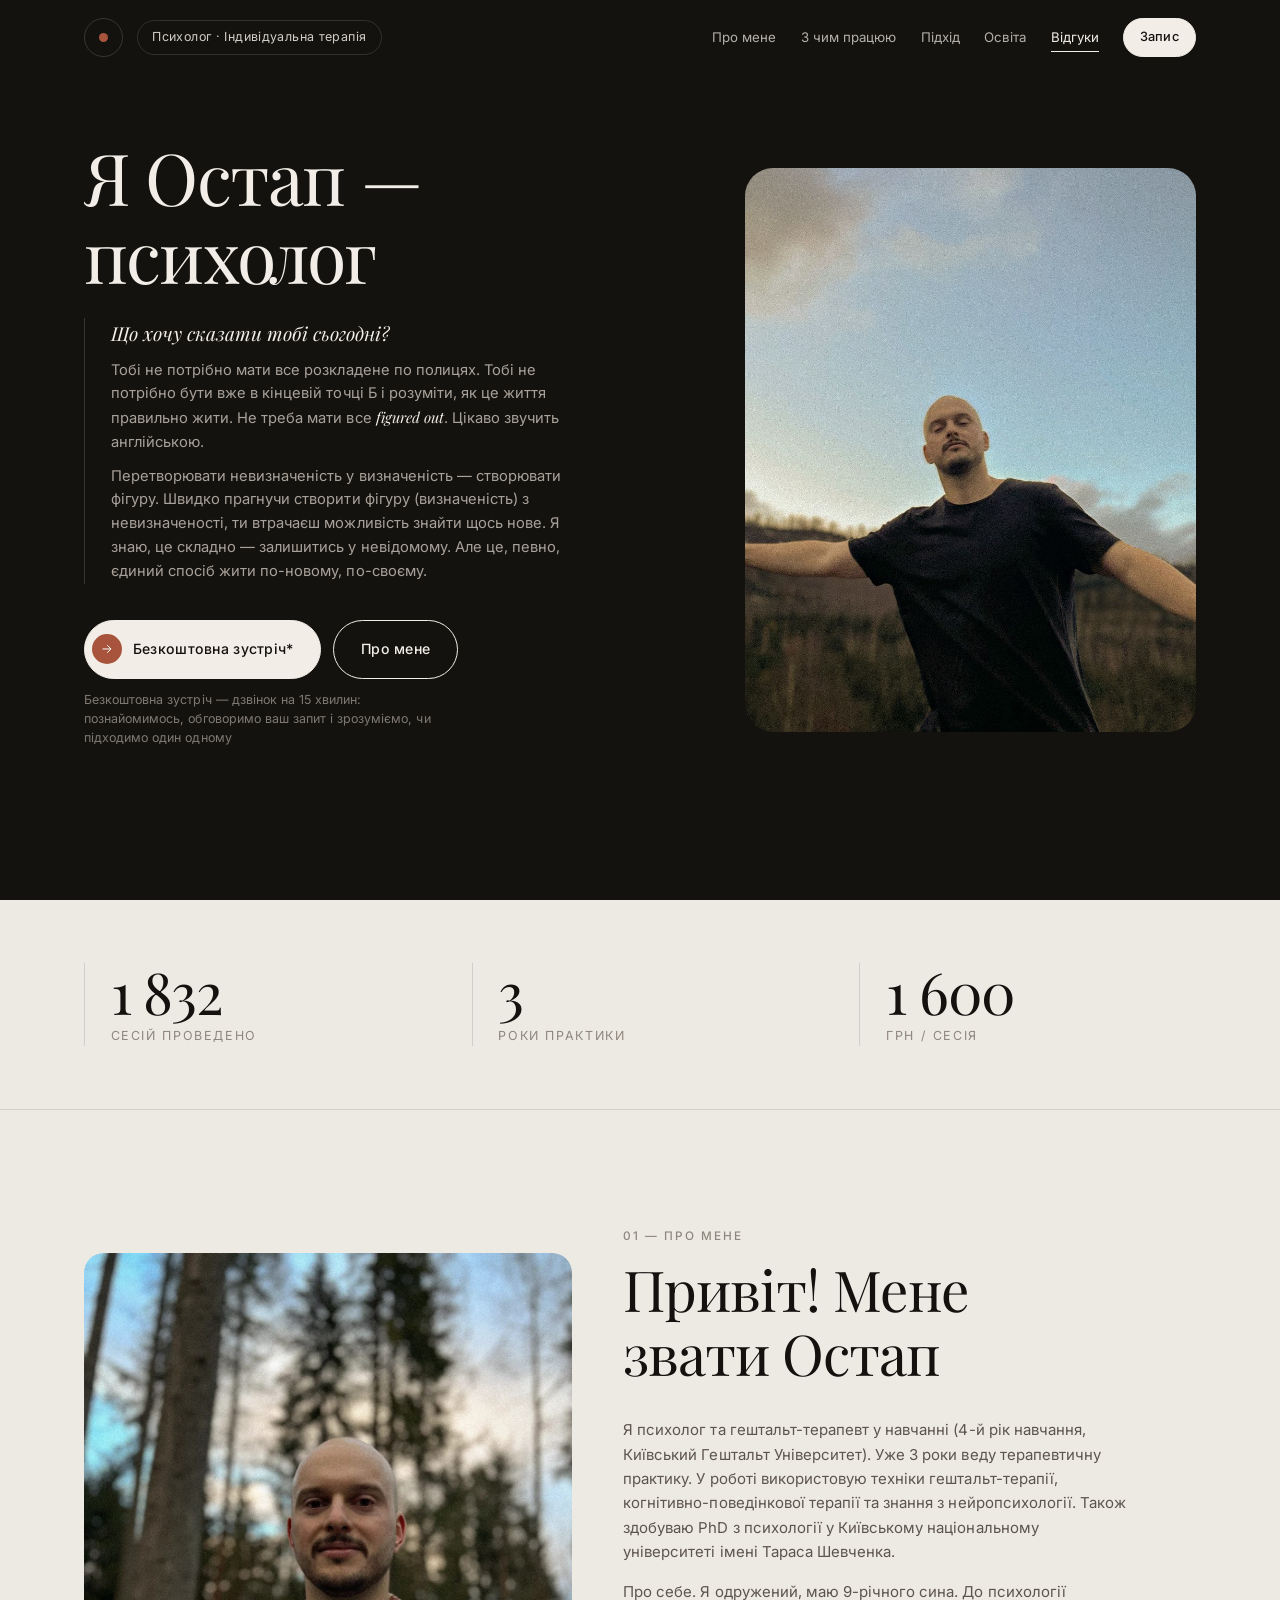
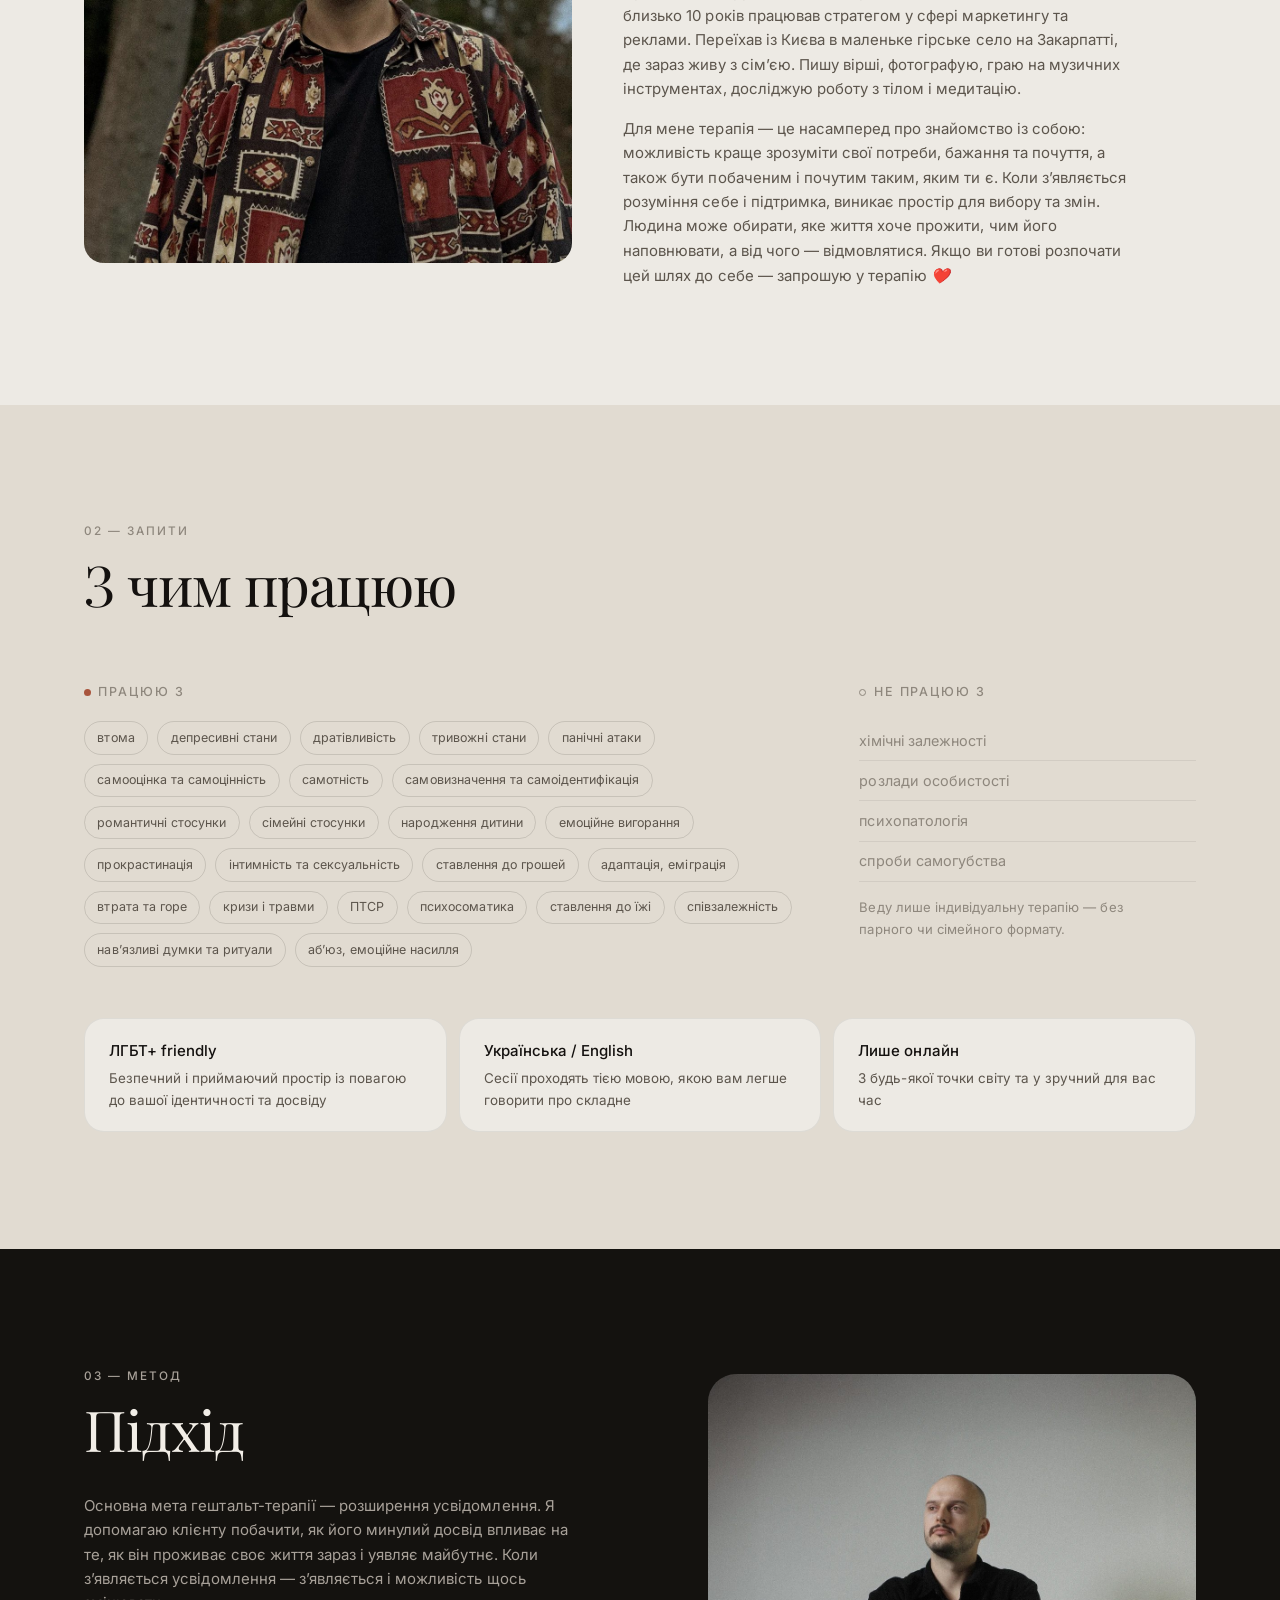
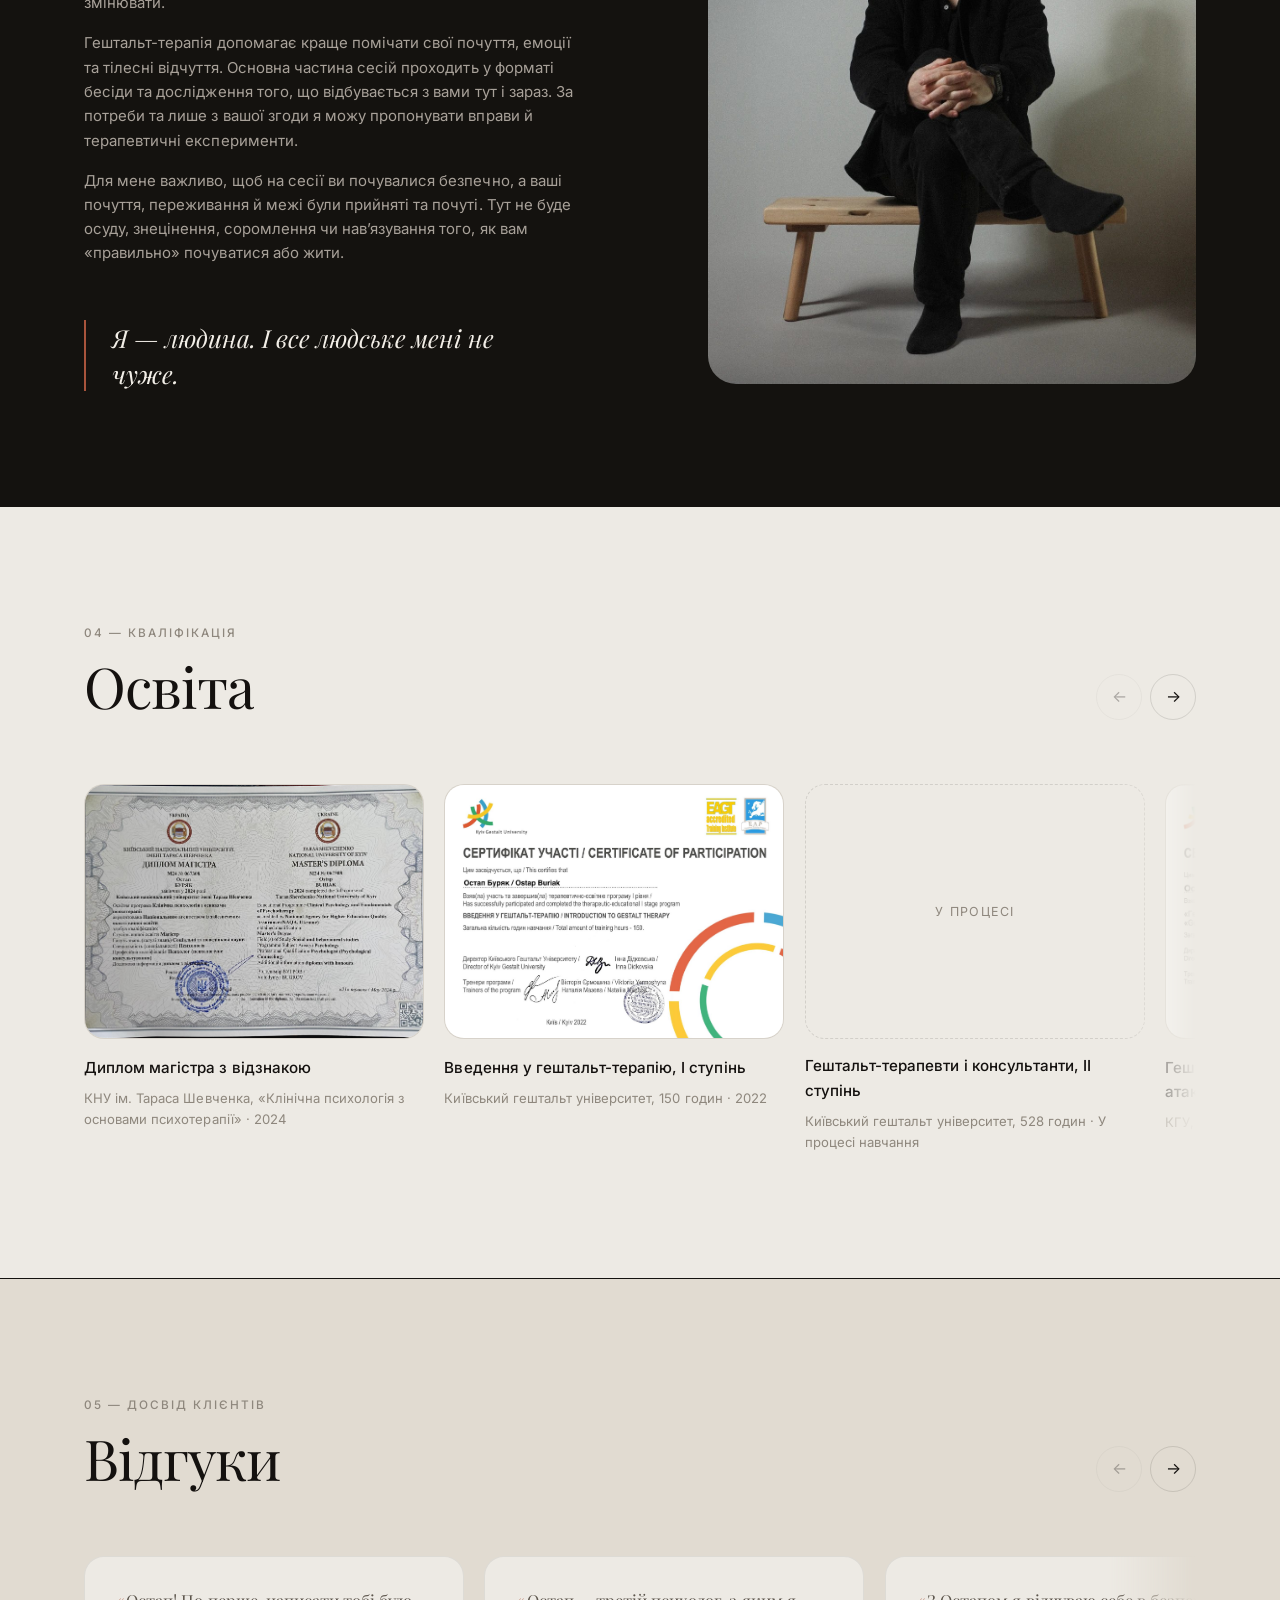
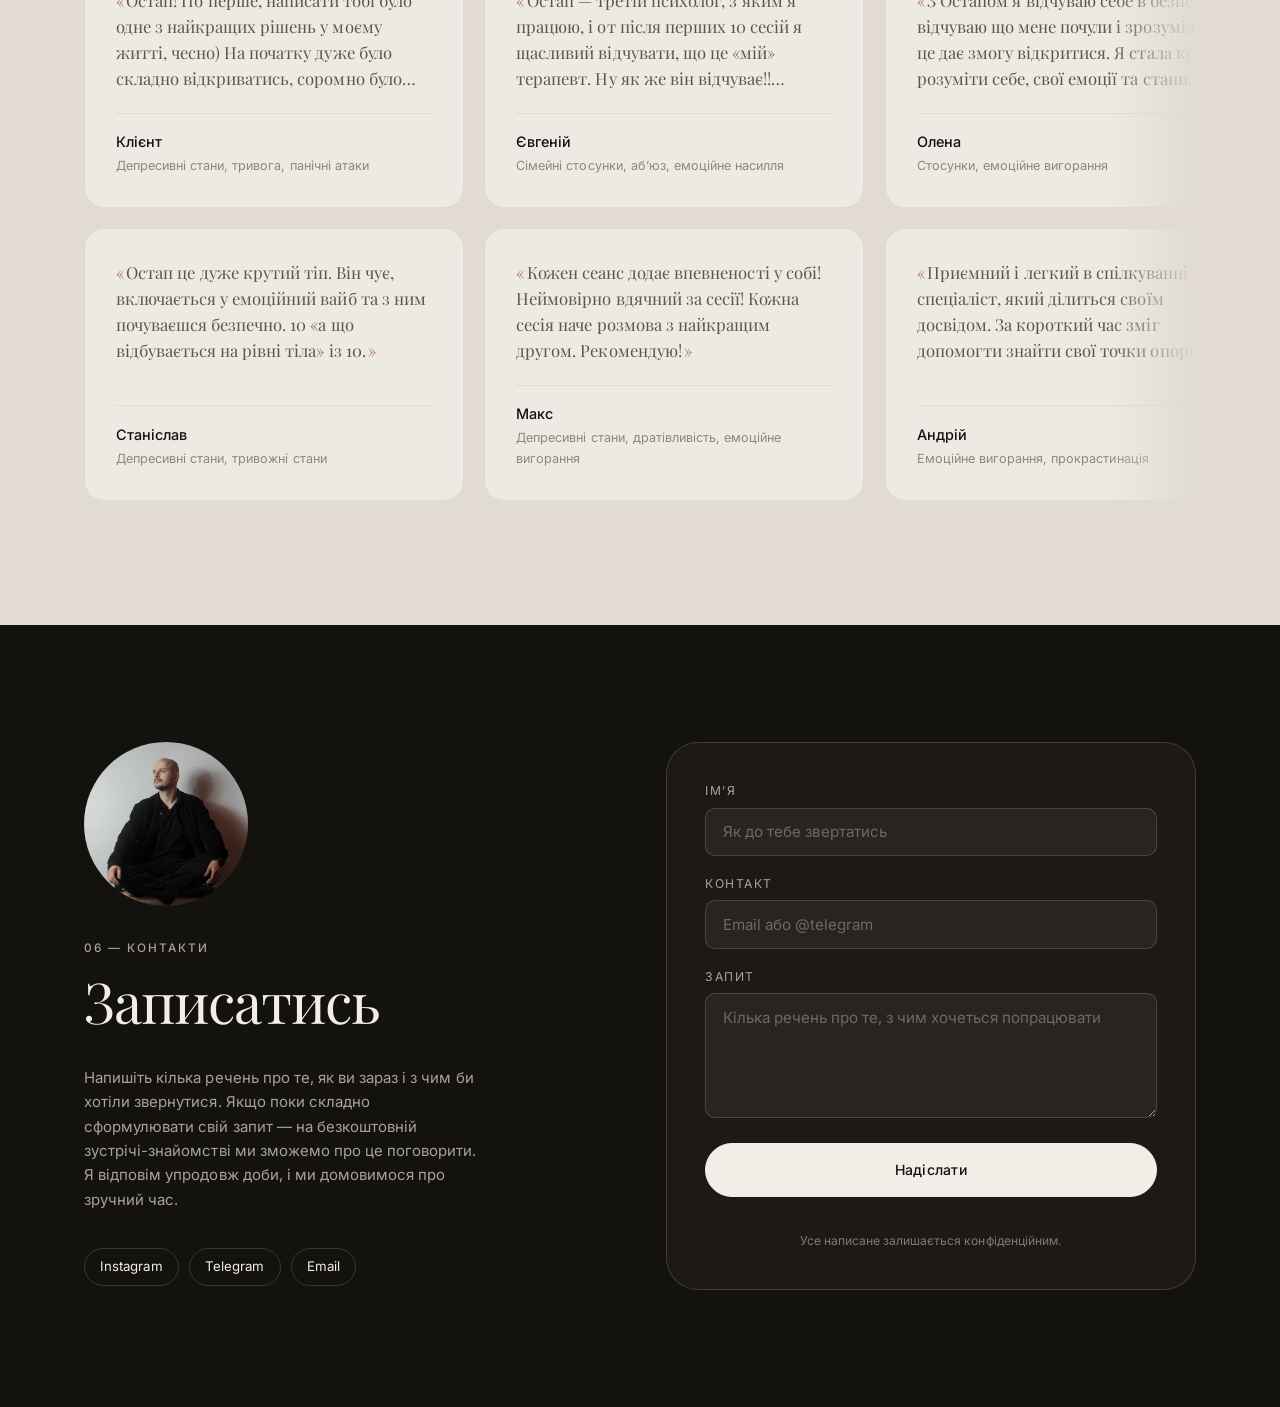
==== commit 1c6c2c80: "Оновлення фото: якісніші сертифікати (1-8), два нові дипломи літніх інтенсивів (2024/2026), свіжі фо" ====
--- a/index.html
+++ b/index.html
@@ -302,12 +302,12 @@
         <span class="dip__meta">Науково-практична конференція з міжнародною участю, КНУ, 15 годин · 2023</span>
       </article>
       <article class="dip">
-        <span class="dip__img is-empty" data-slot="КГУ"></span>
+        <span class="dip__img"><img onload="this.classList.add('is-loaded')" src="assets/certs/diploma-10.jpg" alt="Літній освітній гештальт-інтенсив 2024" loading="lazy" decoding="async"></span>
         <b>Літній освітній гештальт-інтенсив</b>
         <span class="dip__meta">КГУ, 72 години терапії та майстер-класів · 2024</span>
       </article>
       <article class="dip">
-        <span class="dip__img is-empty" data-slot="КГУ"></span>
+        <span class="dip__img"><img onload="this.classList.add('is-loaded')" src="assets/certs/diploma-11.jpg" alt="Літній освітній гештальт-інтенсив 2026" loading="lazy" decoding="async"></span>
         <b>Літній освітній гештальт-інтенсив</b>
         <span class="dip__meta">КГУ, 72 години терапії та майстер-класів · 2026</span>
       </article>
--- a/styles.css
+++ b/styles.css
@@ -765,7 +765,7 @@
   grid-auto-flow:column;
   grid-template-rows:repeat(2,max-content);
   grid-auto-columns:clamp(268px,31vw,380px);
-  align-items:start;
+  align-items:stretch;
 }
 
 .rev{
@@ -918,7 +918,10 @@
               scale(calc(.992 + var(--p) * .008));
   }
 
-  .hero__actions{ margin-bottom:1.6em; }
+  /* колонкою і фіксованою шириною кнопок — щоб перенос рядків не залежав
+     від виміряної ширини тексту (яка змінюється після довантаження шрифту
+     й раніше «зрізала» анімацію появи стрибком) */
+  .hero__actions{ flex-direction:column; margin-bottom:1.6em; }
   .hero__portrait{ width:min(46vw,210px); margin-bottom:14px; }
 
   .stats{ padding-block:32px; }
@@ -926,7 +929,7 @@
   .work__grid{ grid-template-columns:1fr; }
   .work__aside{ flex-direction:column; }
   .card{ flex:none; }
-  .hero__actions .btn{ flex:1 1 auto; }
+  .hero__actions .btn{ width:100%; }
   .rail{ -webkit-mask-image:none; mask-image:none; }
 }
 
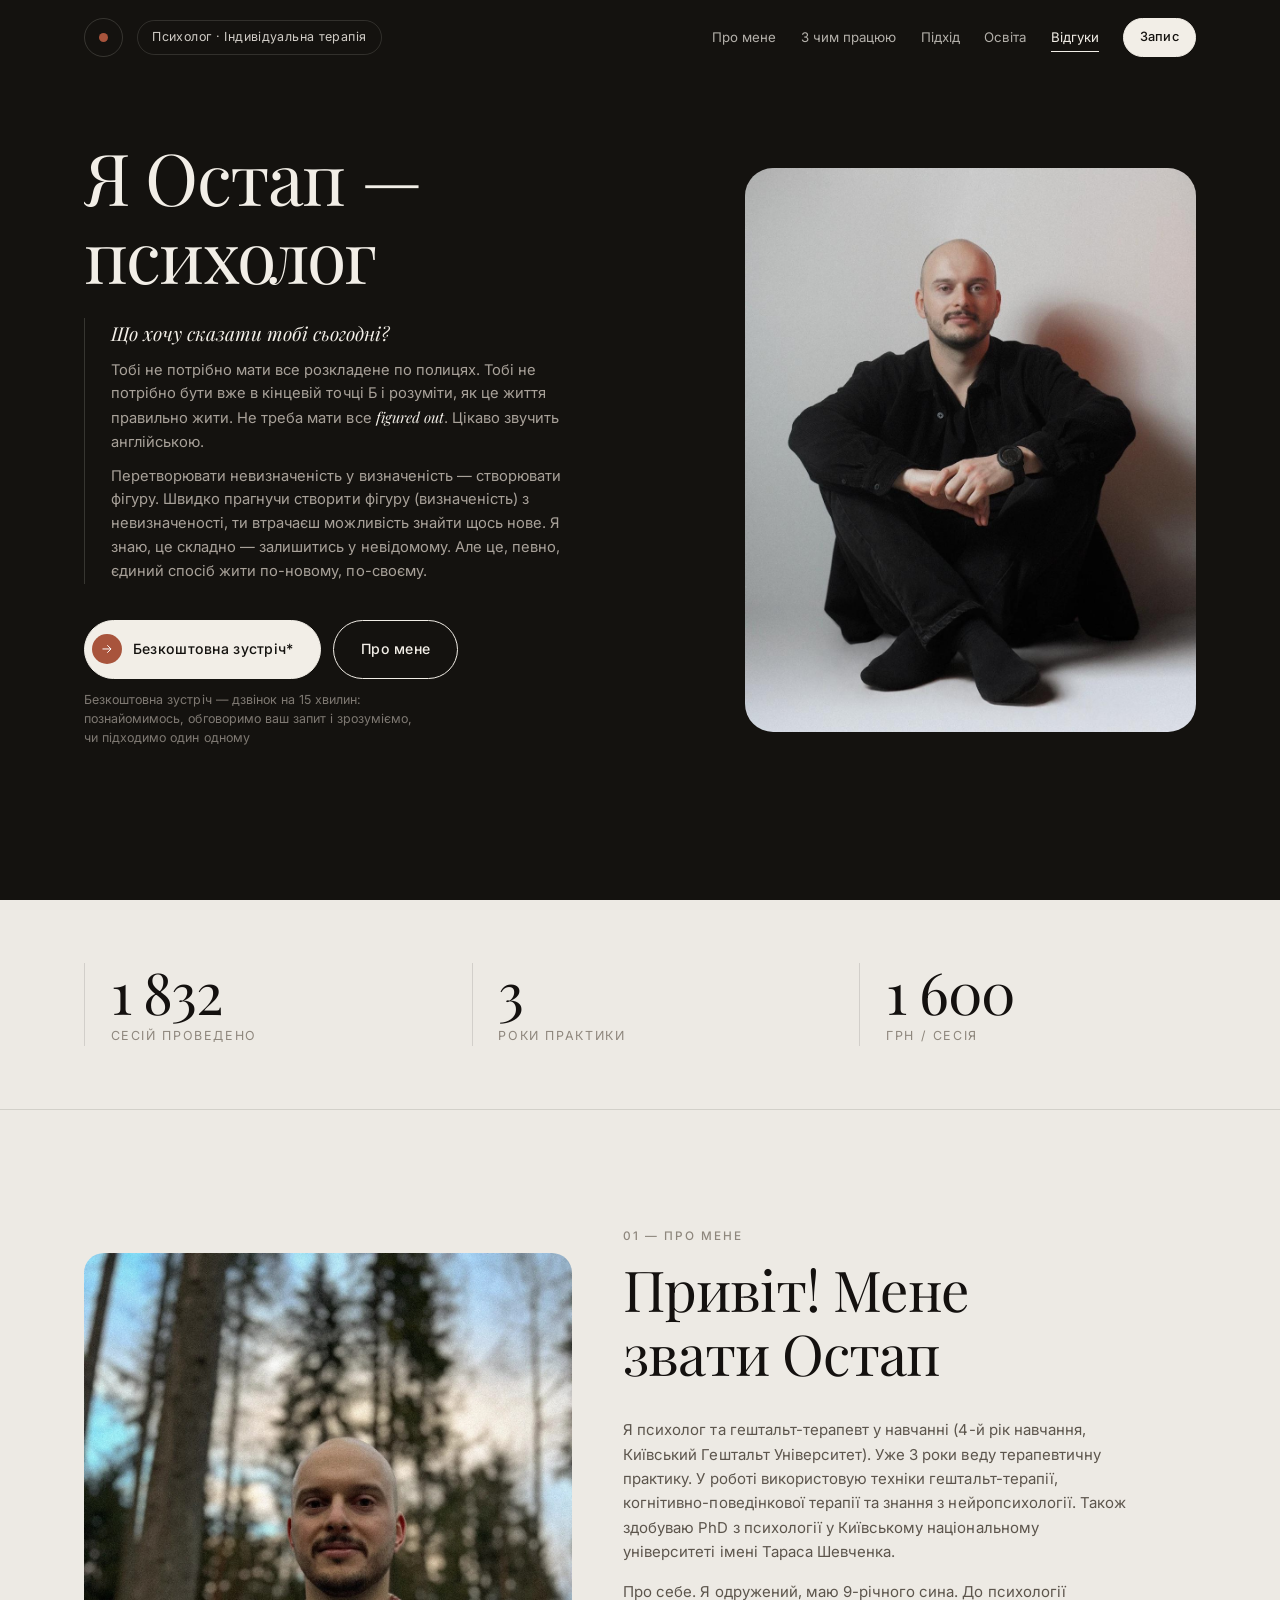
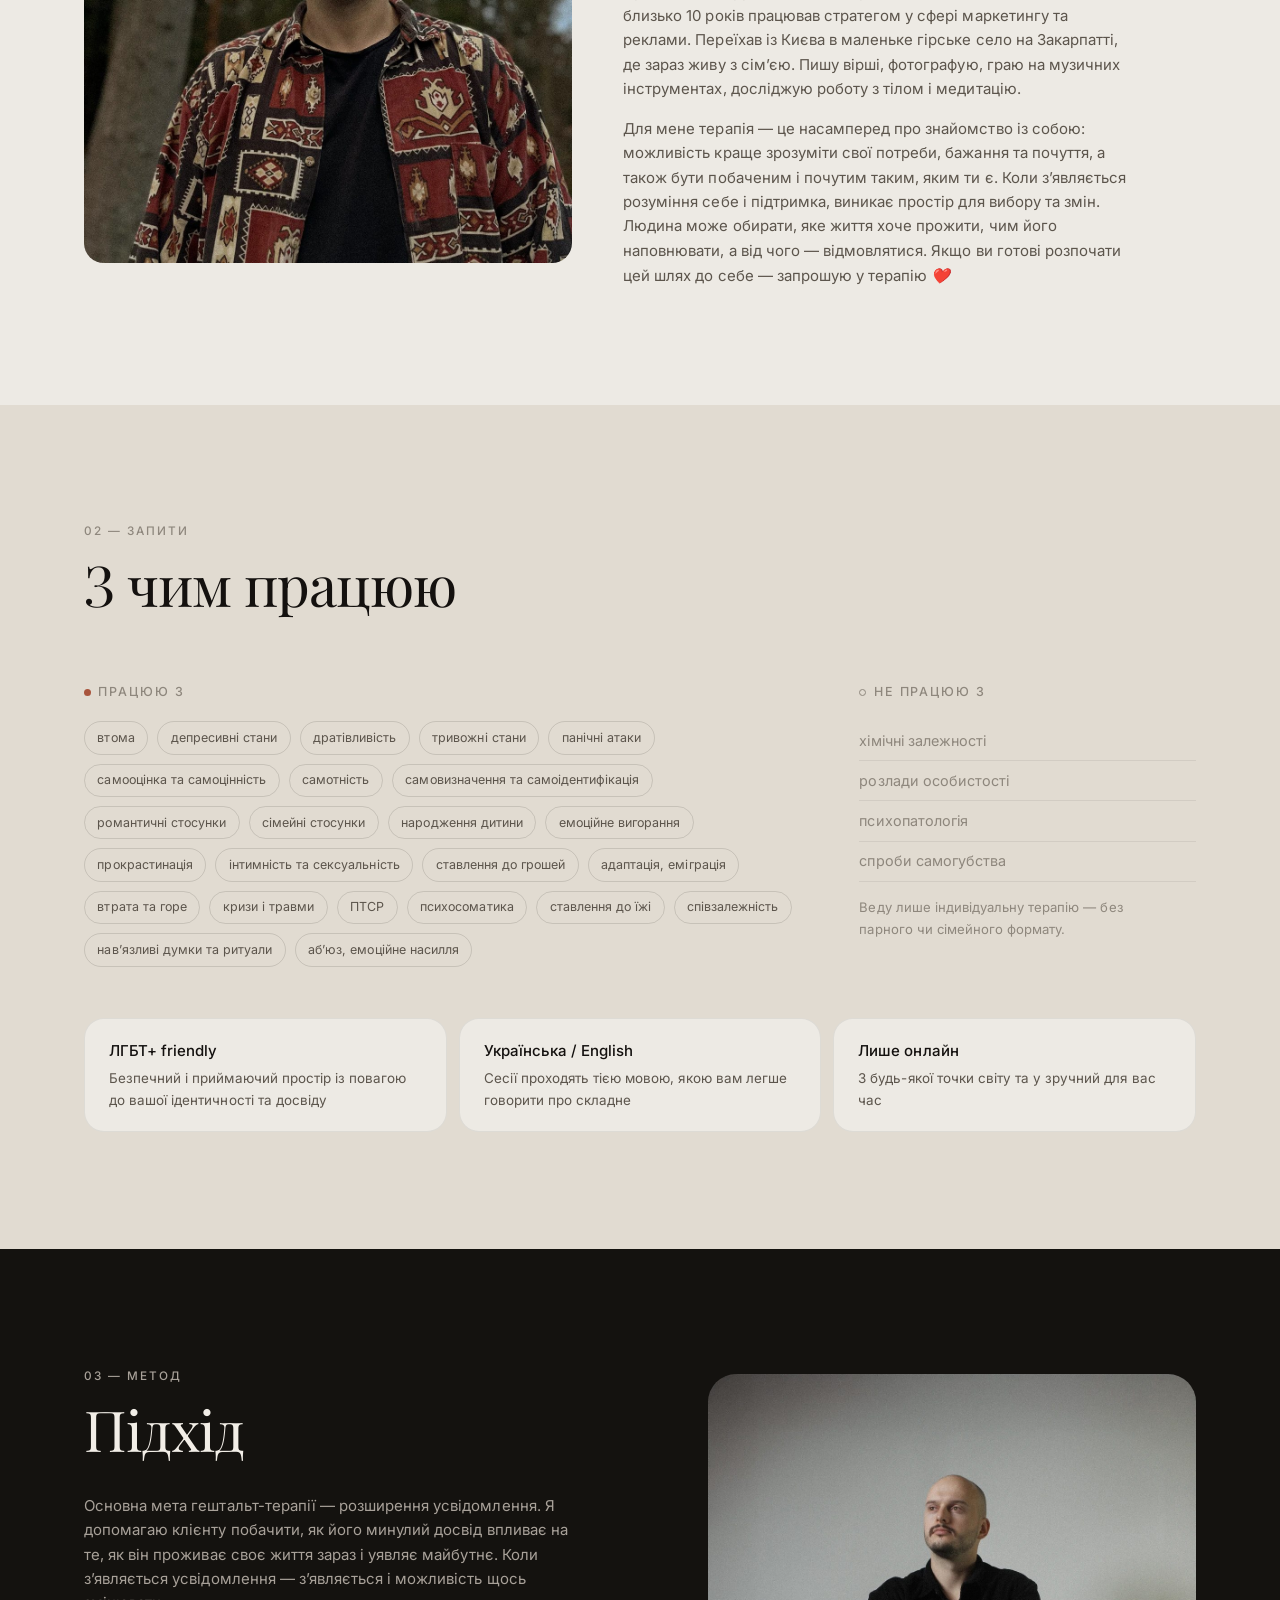
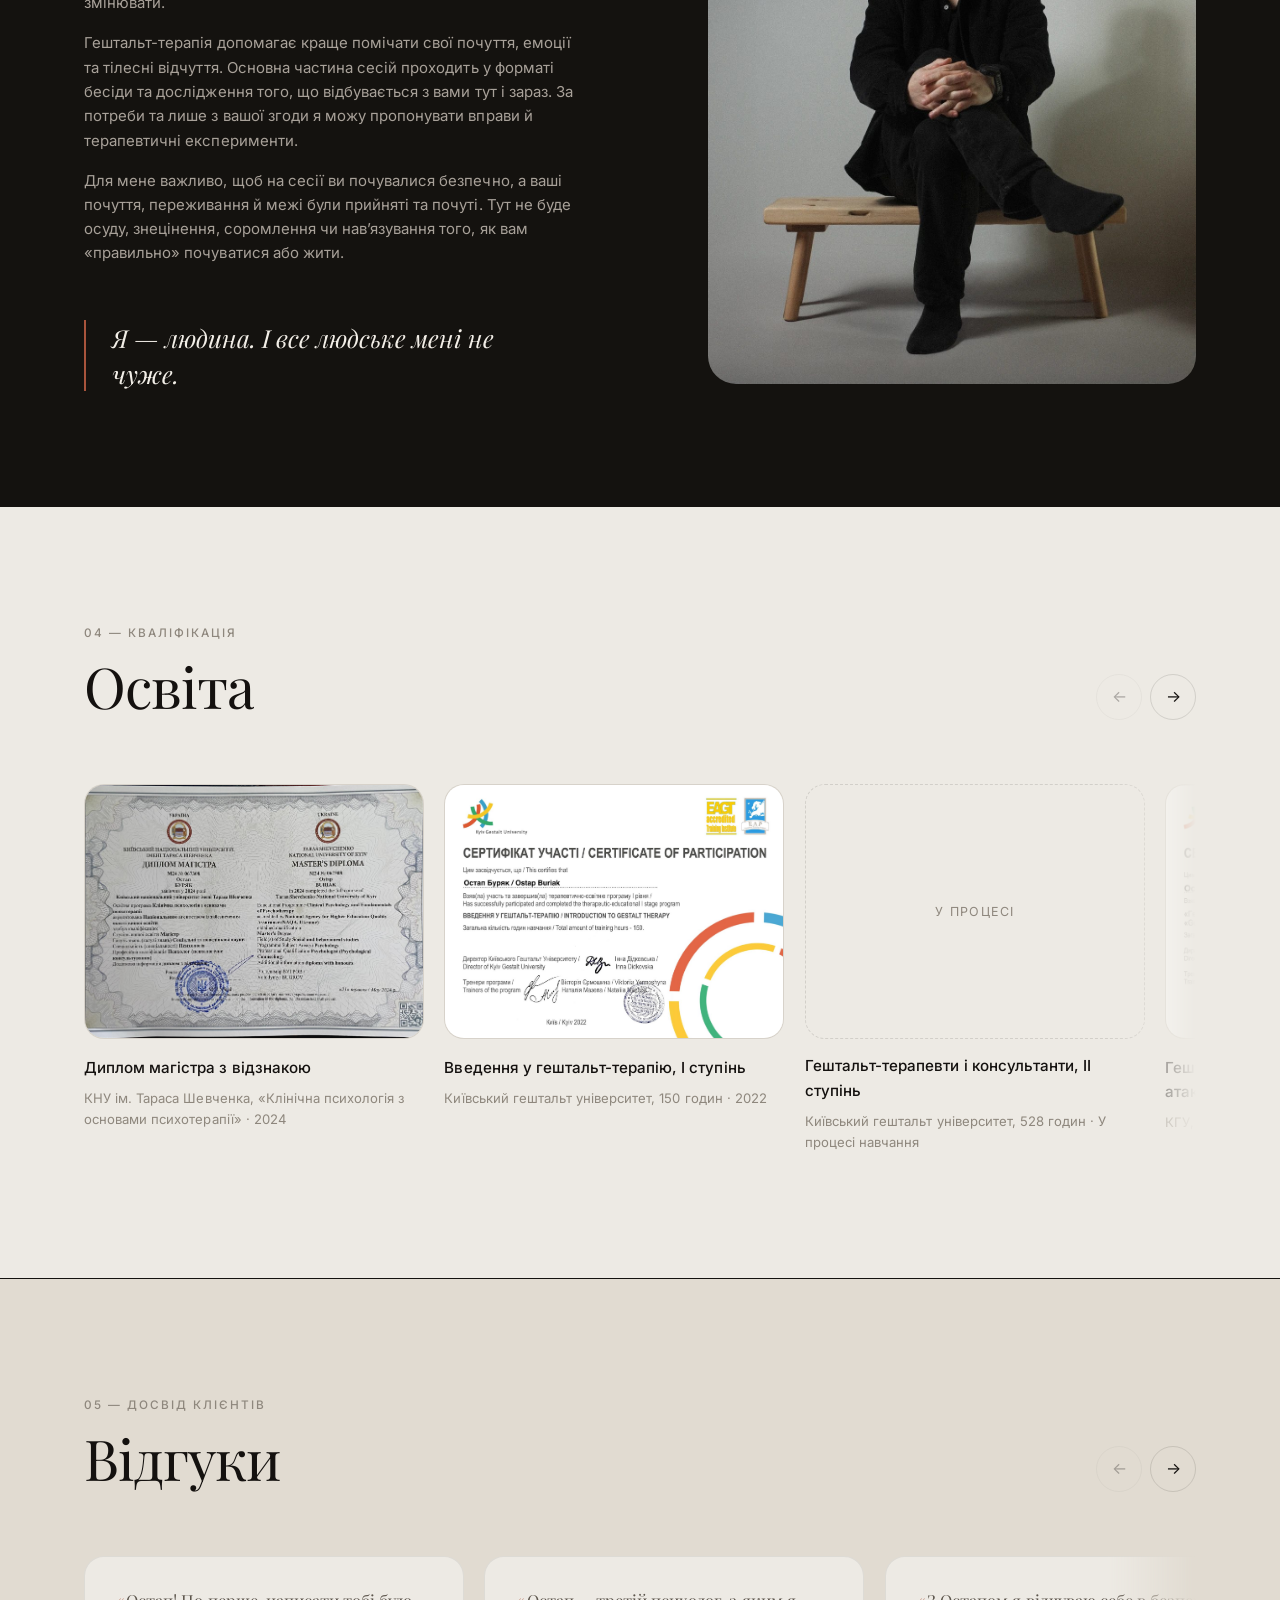
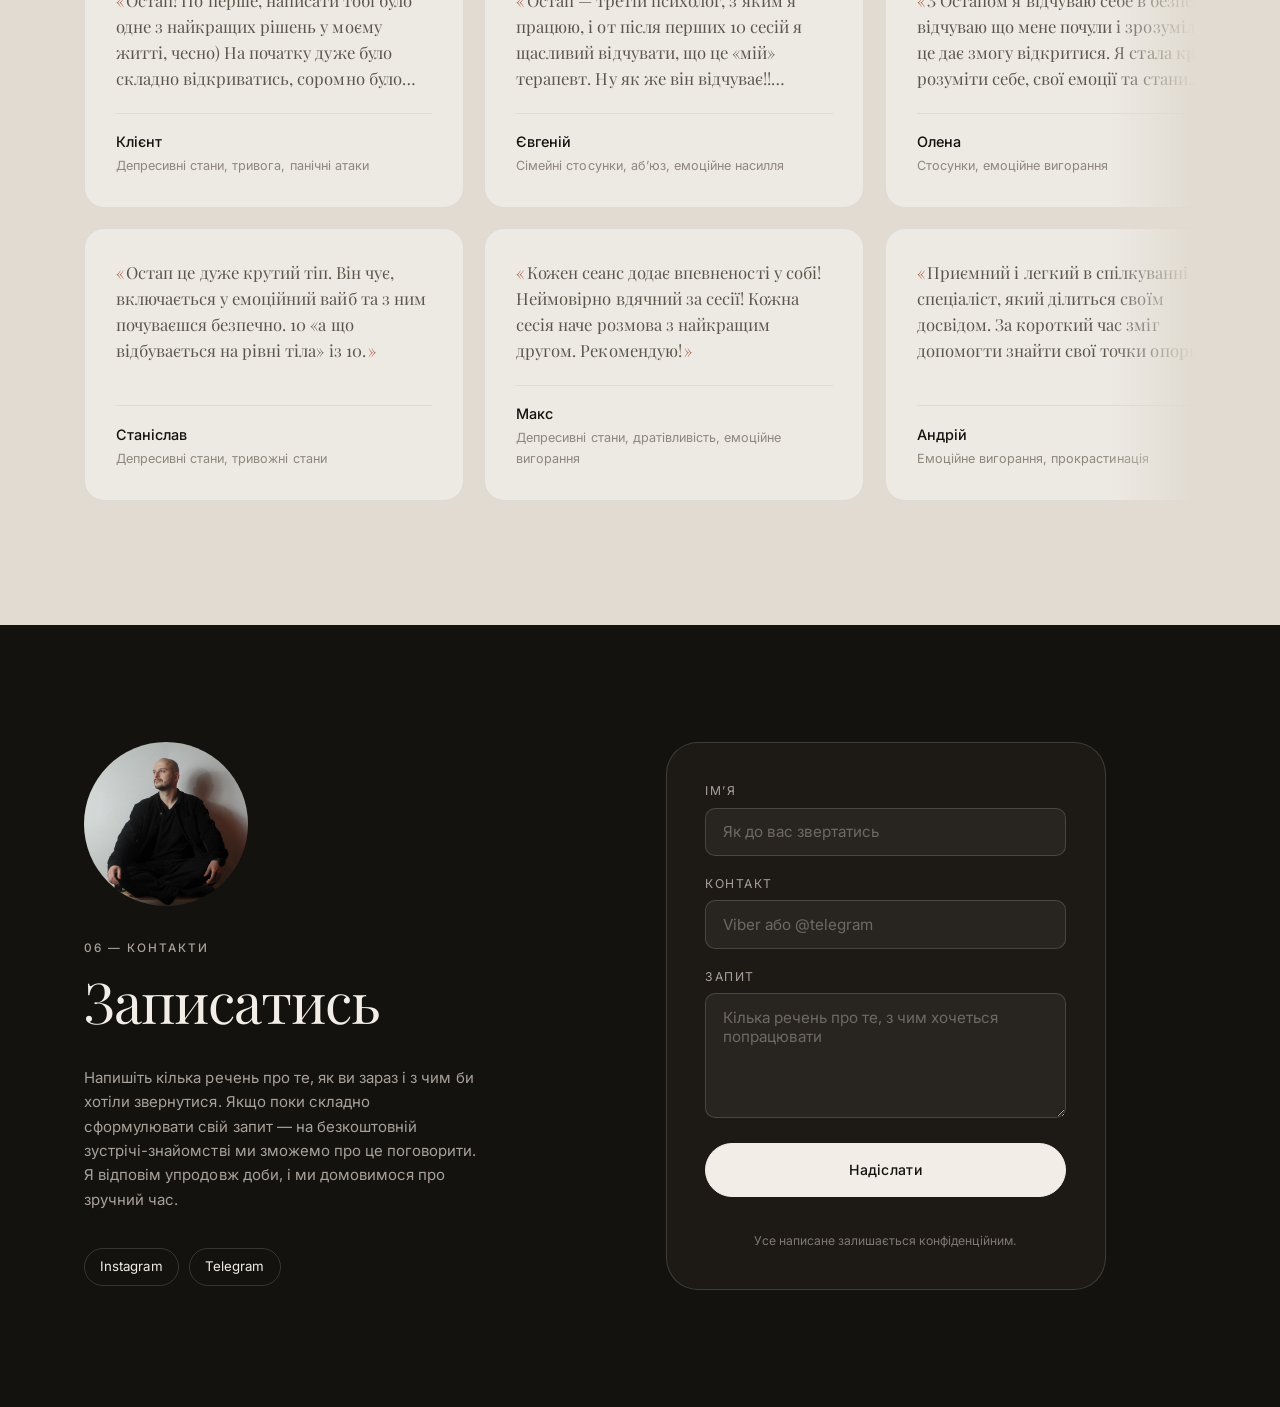
==== commit 1fce957e: "Нове головне фото, шапка непрозора з першого пікселя скролу, звужена форма контактів, прибрано Email" ====
--- a/index.html
+++ b/index.html
@@ -17,7 +17,7 @@
 <link rel="preconnect" href="https://fonts.gstatic.com" crossorigin>
 <link href="https://fonts.googleapis.com/css2?family=Playfair+Display:ital,wght@0,400;0,500;0,600;1,400;1,500&family=Inter:wght@300;400;500;600&display=swap" rel="stylesheet">
 
-<link rel="preload" as="image" href="assets/1.jpg">
+<link rel="preload" as="image" href="assets/hero-studio.jpg">
 <link rel="stylesheet" href="styles.css">
 </head>
 
@@ -96,12 +96,12 @@
         <a class="btn btn--ghost" href="#about">Про мене</a>
       </div>
 
-      <p class="hero__fine" data-rise data-rise-d="4">Безкоштовна зустріч — дзвінок на 15 хвилин: познайомимось, обговоримо ваш запит і зрозуміємо, чи підходимо один одному</p>
+      <p class="hero__fine" data-rise data-rise-d="4">Безкоштовна зустріч — дзвінок на 15 хвилин: познайомимось, обговоримо ваш запит і зрозуміємо, чи&nbsp;підходимо один одному</p>
     </div>
 
     <figure class="hero__portrait" data-rise data-rise-d="2">
       <span class="morph-frame">
-        <img onload="this.classList.add('is-loaded')" src="assets/1.jpg" alt="Остап — психолог" width="1920" height="1080">
+        <img onload="this.classList.add('is-loaded')" src="assets/hero-studio.jpg" alt="Остап — психолог" width="1017" height="1280">
       </span>
     </figure>
   </div>
@@ -399,19 +399,18 @@
       <ul class="social" data-rise data-rise-d="3">
         <li><a href="#" data-social="instagram">Instagram</a></li>
         <li><a href="#" data-social="telegram">Telegram</a></li>
-        <li><a href="#" data-social="email">Email</a></li>
       </ul>
     </div>
 
     <form class="form" id="bookForm" novalidate data-rise data-rise-d="2">
       <div class="field">
         <label for="f-name">Ім&rsquo;я</label>
-        <input id="f-name" name="name" type="text" autocomplete="given-name" required placeholder="Як до тебе звертатись">
+        <input id="f-name" name="name" type="text" autocomplete="given-name" required placeholder="Як до вас звертатись">
       </div>
 
       <div class="field">
         <label for="f-contact">Контакт</label>
-        <input id="f-contact" name="contact" type="text" autocomplete="email" required placeholder="Email або @telegram">
+        <input id="f-contact" name="contact" type="text" autocomplete="tel" required placeholder="Viber або @telegram">
       </div>
 
       <div class="field">
--- a/styles.css
+++ b/styles.css
@@ -829,6 +829,7 @@
 .social a:hover{ background:var(--on-night); color:var(--night); border-color:var(--on-night); }
 
 .form{
+  max-width:440px;
   background:var(--night-2);
   border:1px solid var(--line-night);
   border-radius:var(--r-lg);
@@ -900,6 +901,7 @@
   .about__grid{ grid-template-columns:1fr; }
   .approach__fig{ order:-1; max-width:min(70vw,420px); }
   .about__fig{ order:-1; width:100%; max-width:min(70vw,420px); margin:0; }
+  .form{ max-width:none; }
 
   .work__grid{ grid-template-columns:1fr 1fr; }
 }
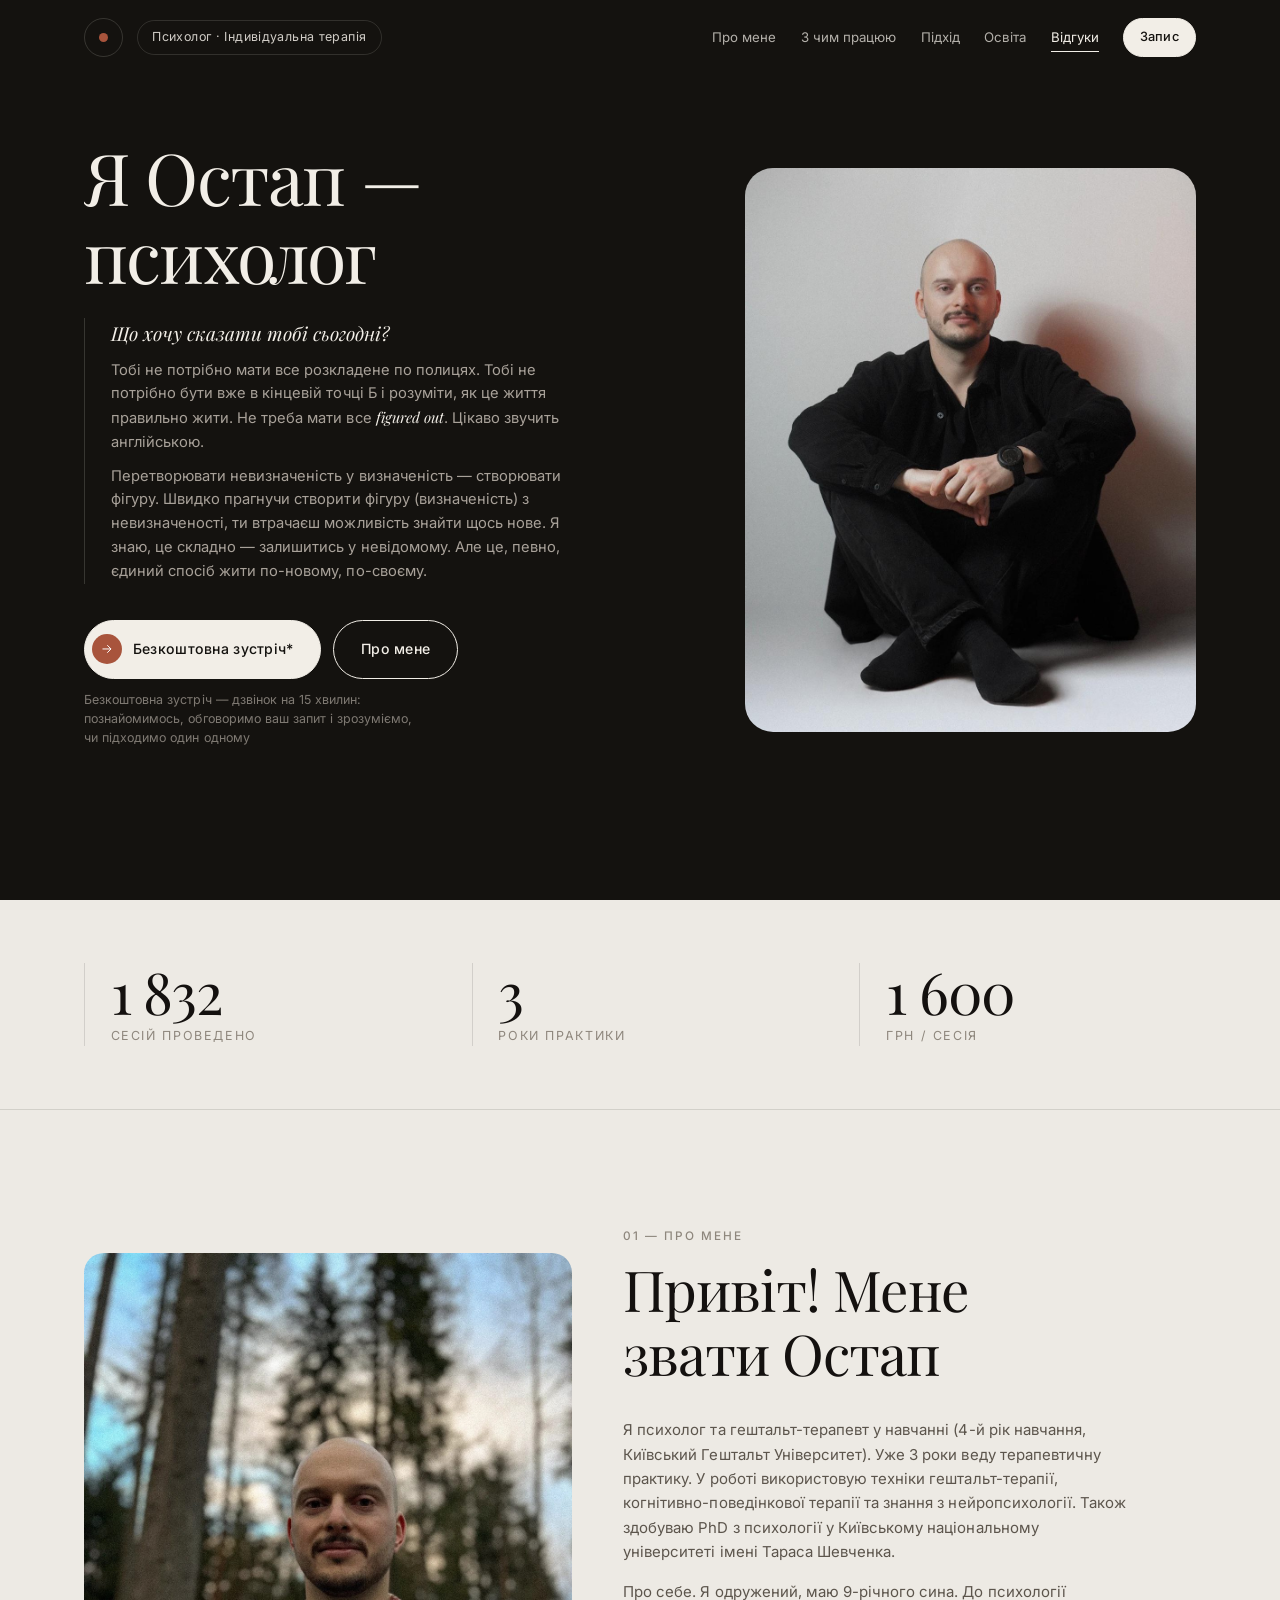
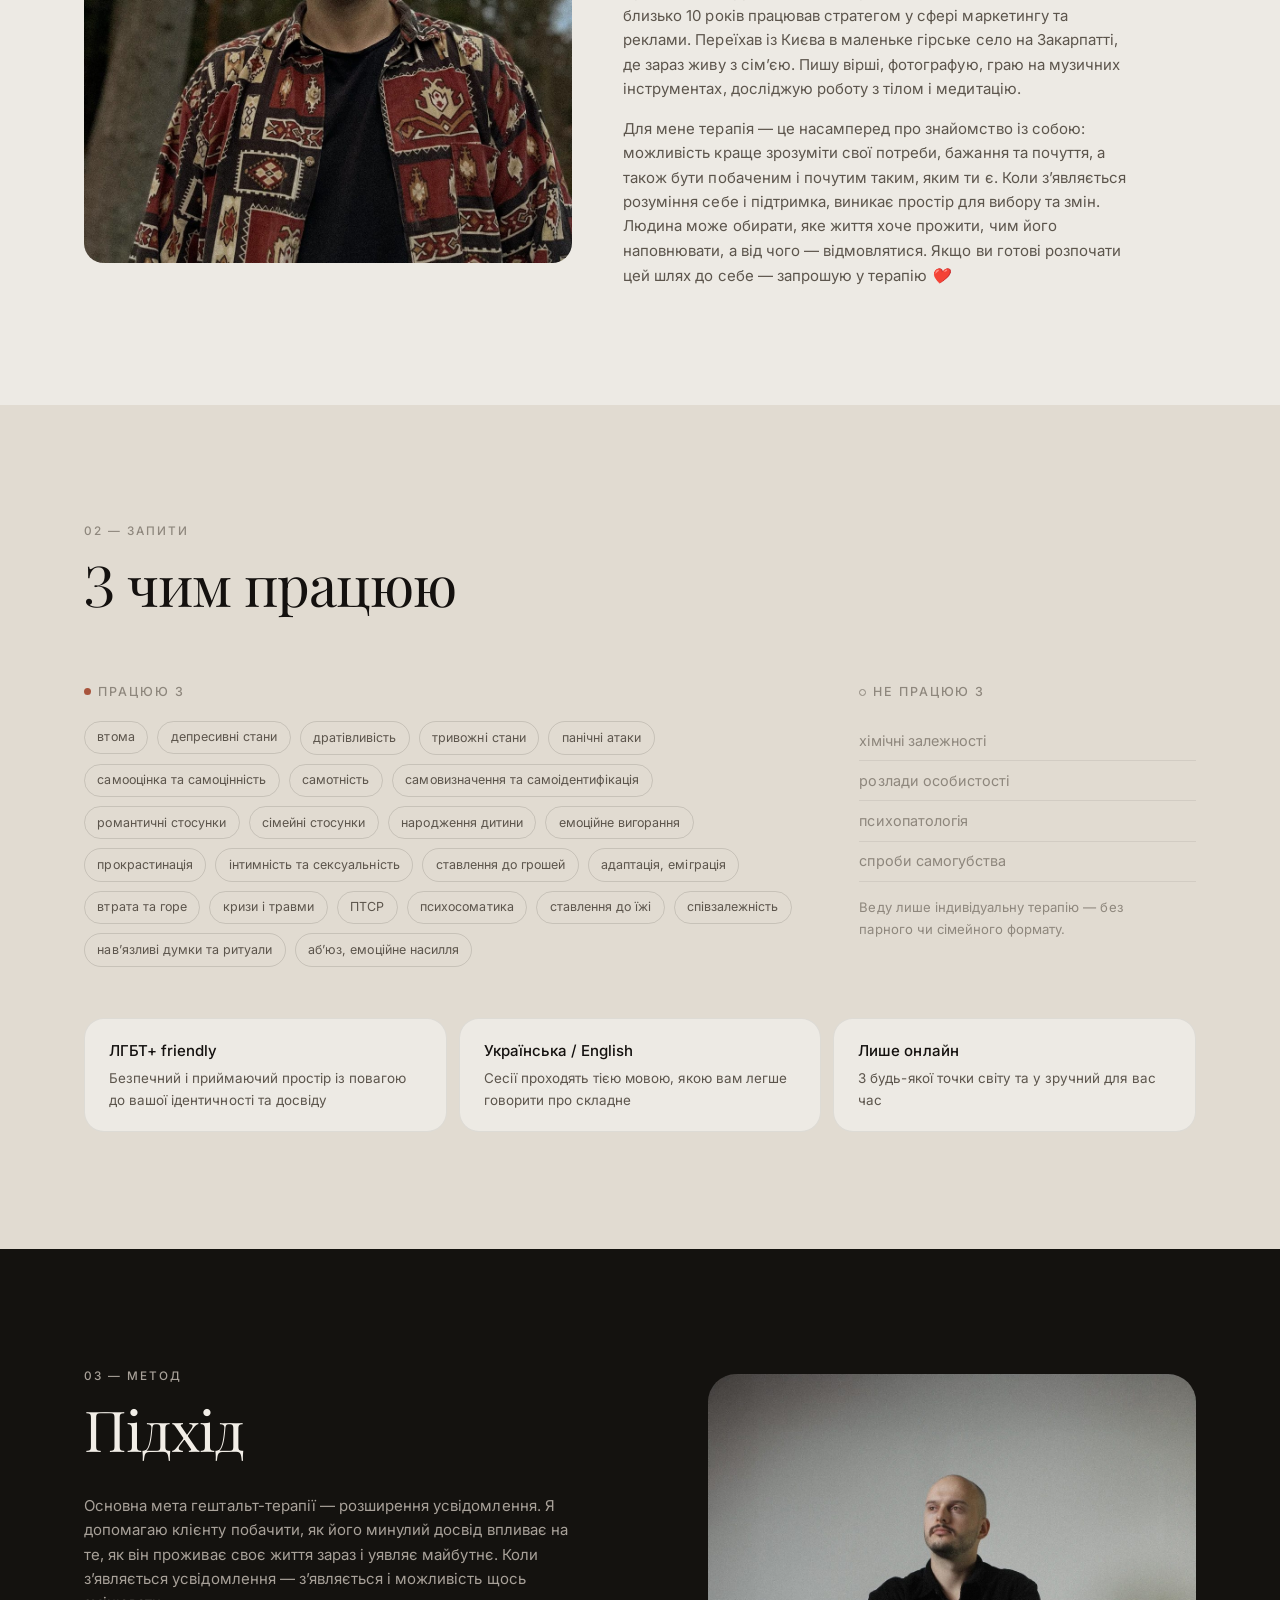
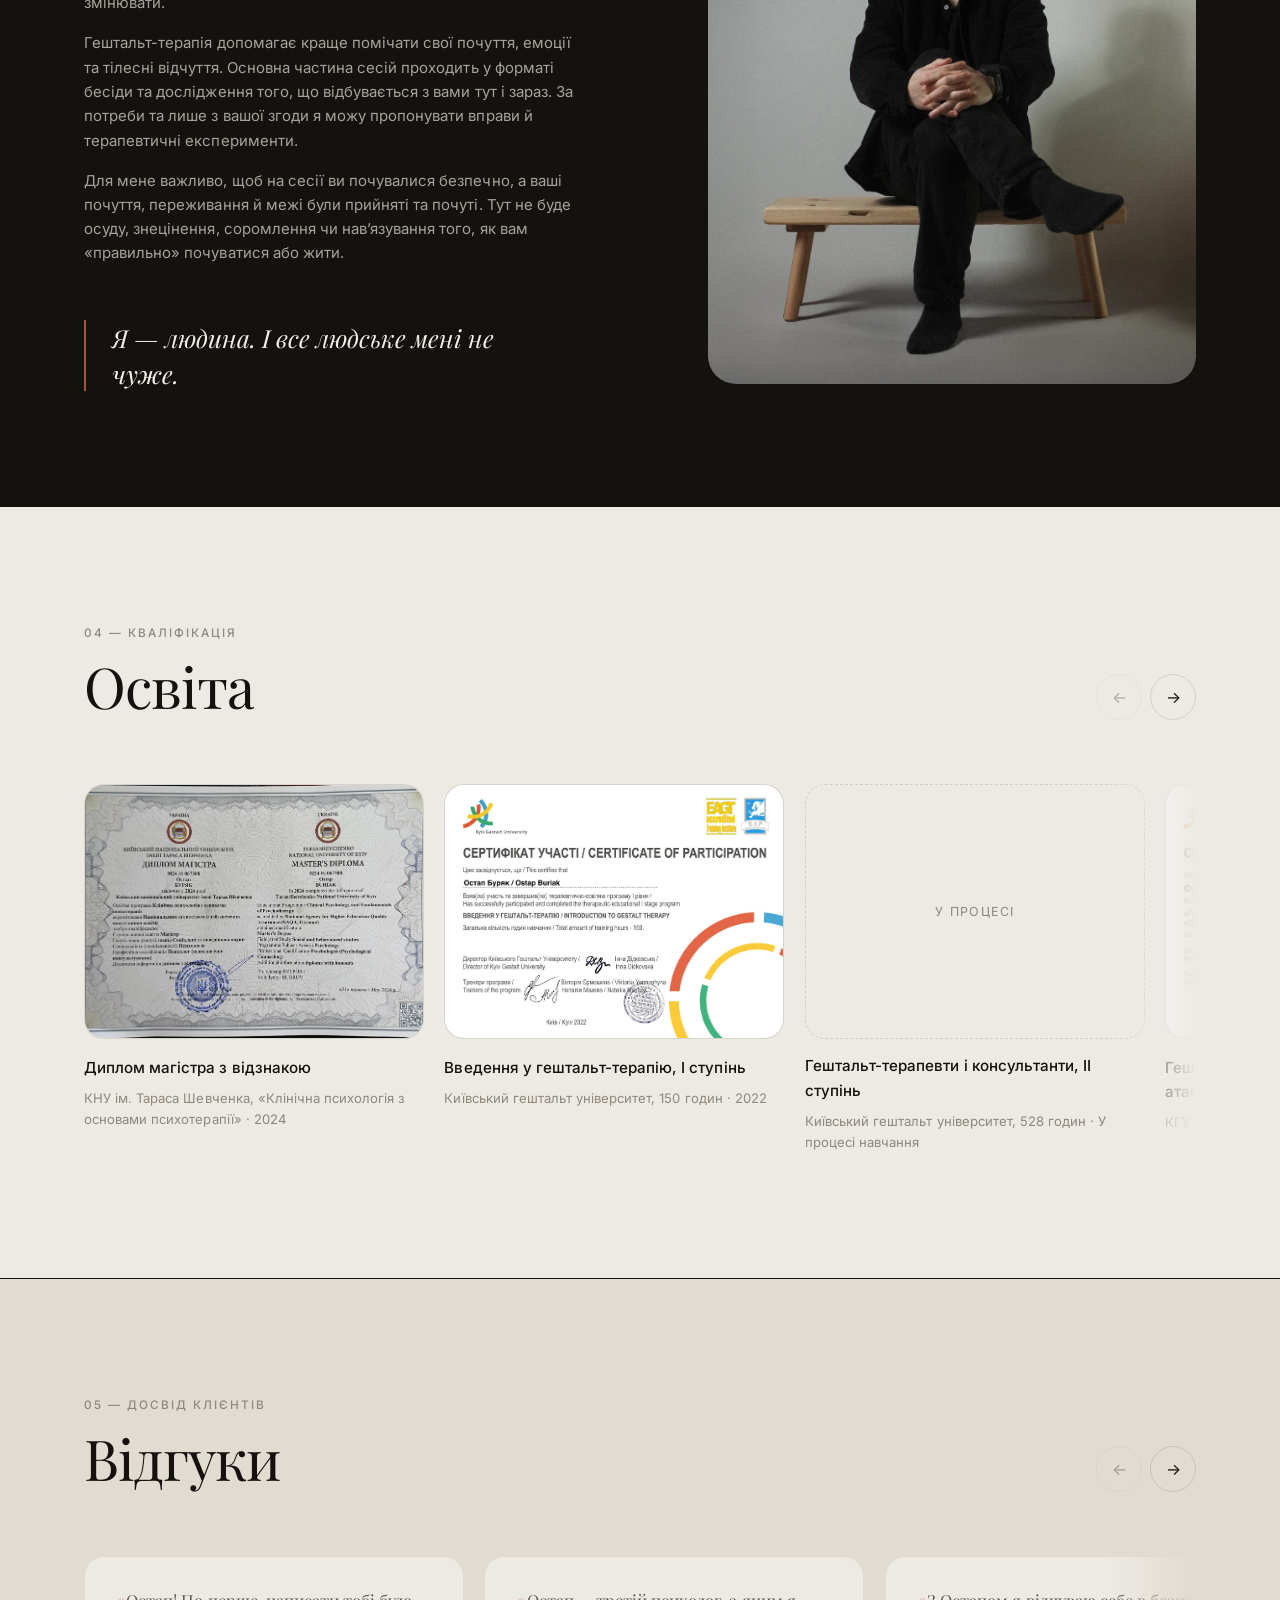
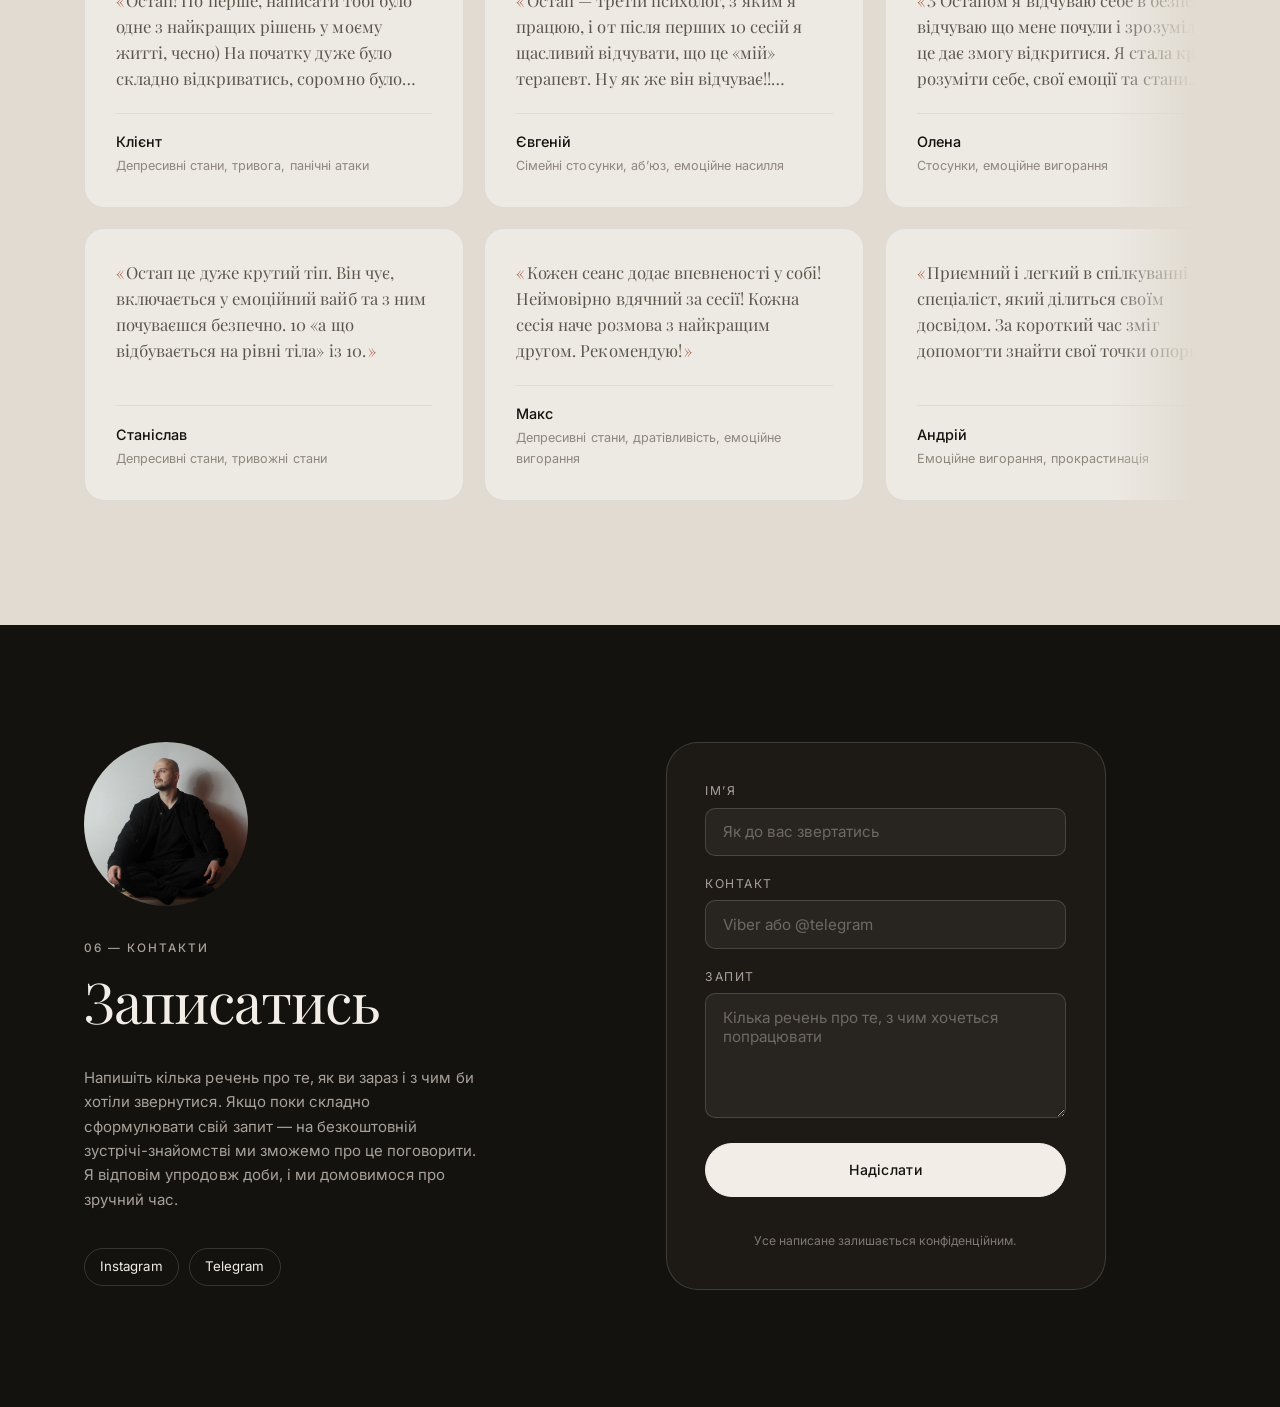
==== commit 9614a714: "Прибрати анімацію появи кнопок у hero — з'являються одразу без затримки Co-Authored-By: Claude Sonne" ====
--- a/index.html
+++ b/index.html
@@ -86,7 +86,7 @@
         <p>Перетворювати невизначеність у визначеність — створювати фігуру. Швидко прагнучи створити фігуру (визначеність) з невизначеності, ти втрачаєш можливість знайти щось нове. Я знаю, це складно — залишитись у невідомому. Але це, певно, єдиний спосіб жити по-новому, по-своєму.</p>
       </div>
 
-      <div class="hero__actions" data-rise data-rise-d="3">
+      <div class="hero__actions">
         <a class="btn btn--arrow" href="#contact">
           <span class="btn__circle" aria-hidden="true">
             <svg viewBox="0 0 24 24" fill="none"><path d="M5 12h13M13 6l6 6-6 6" stroke="currentColor" stroke-width="1.7" stroke-linecap="round" stroke-linejoin="round"/></svg>
@@ -96,7 +96,7 @@
         <a class="btn btn--ghost" href="#about">Про мене</a>
       </div>
 
-      <p class="hero__fine" data-rise data-rise-d="4">Безкоштовна зустріч — дзвінок на 15 хвилин: познайомимось, обговоримо ваш запит і зрозуміємо, чи&nbsp;підходимо один одному</p>
+      <p class="hero__fine">Безкоштовна зустріч — дзвінок на 15 хвилин: познайомимось, обговоримо ваш запит і зрозуміємо, чи&nbsp;підходимо один одному</p>
     </div>
 
     <figure class="hero__portrait" data-rise data-rise-d="2">
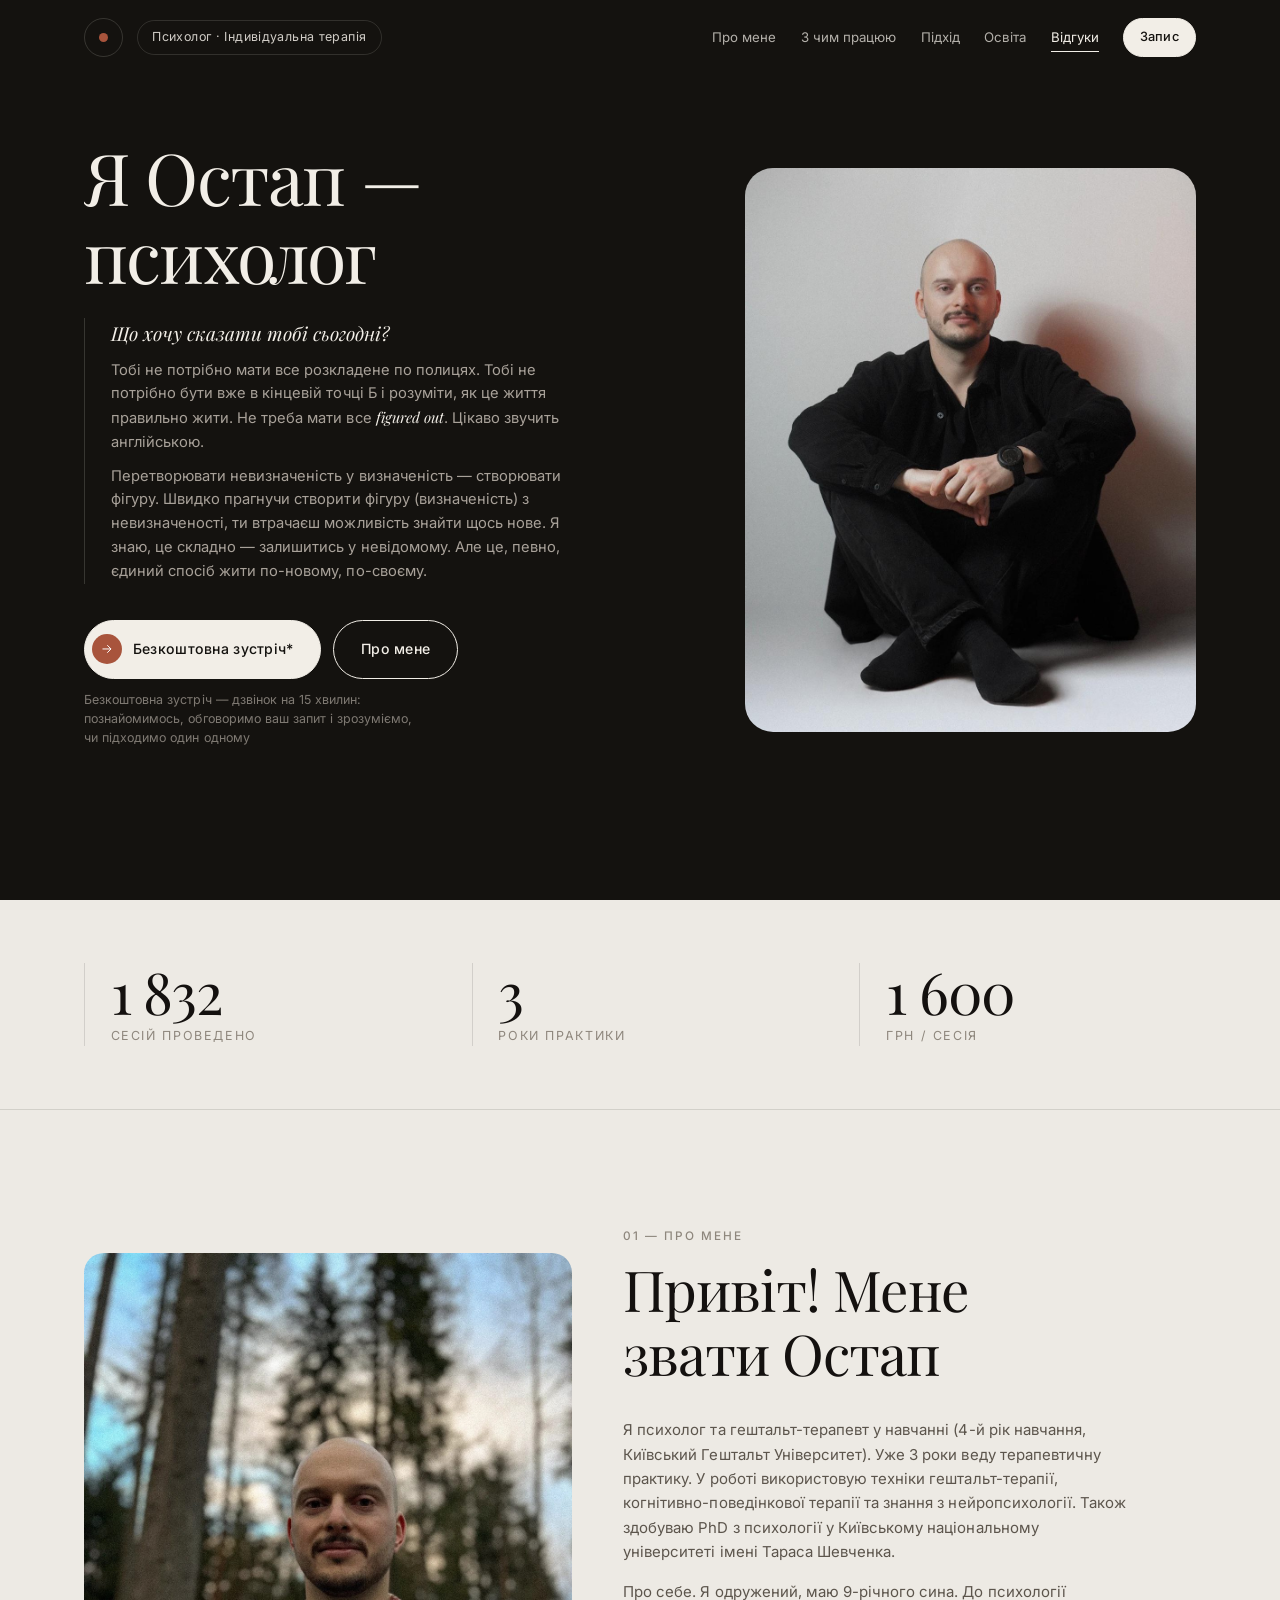
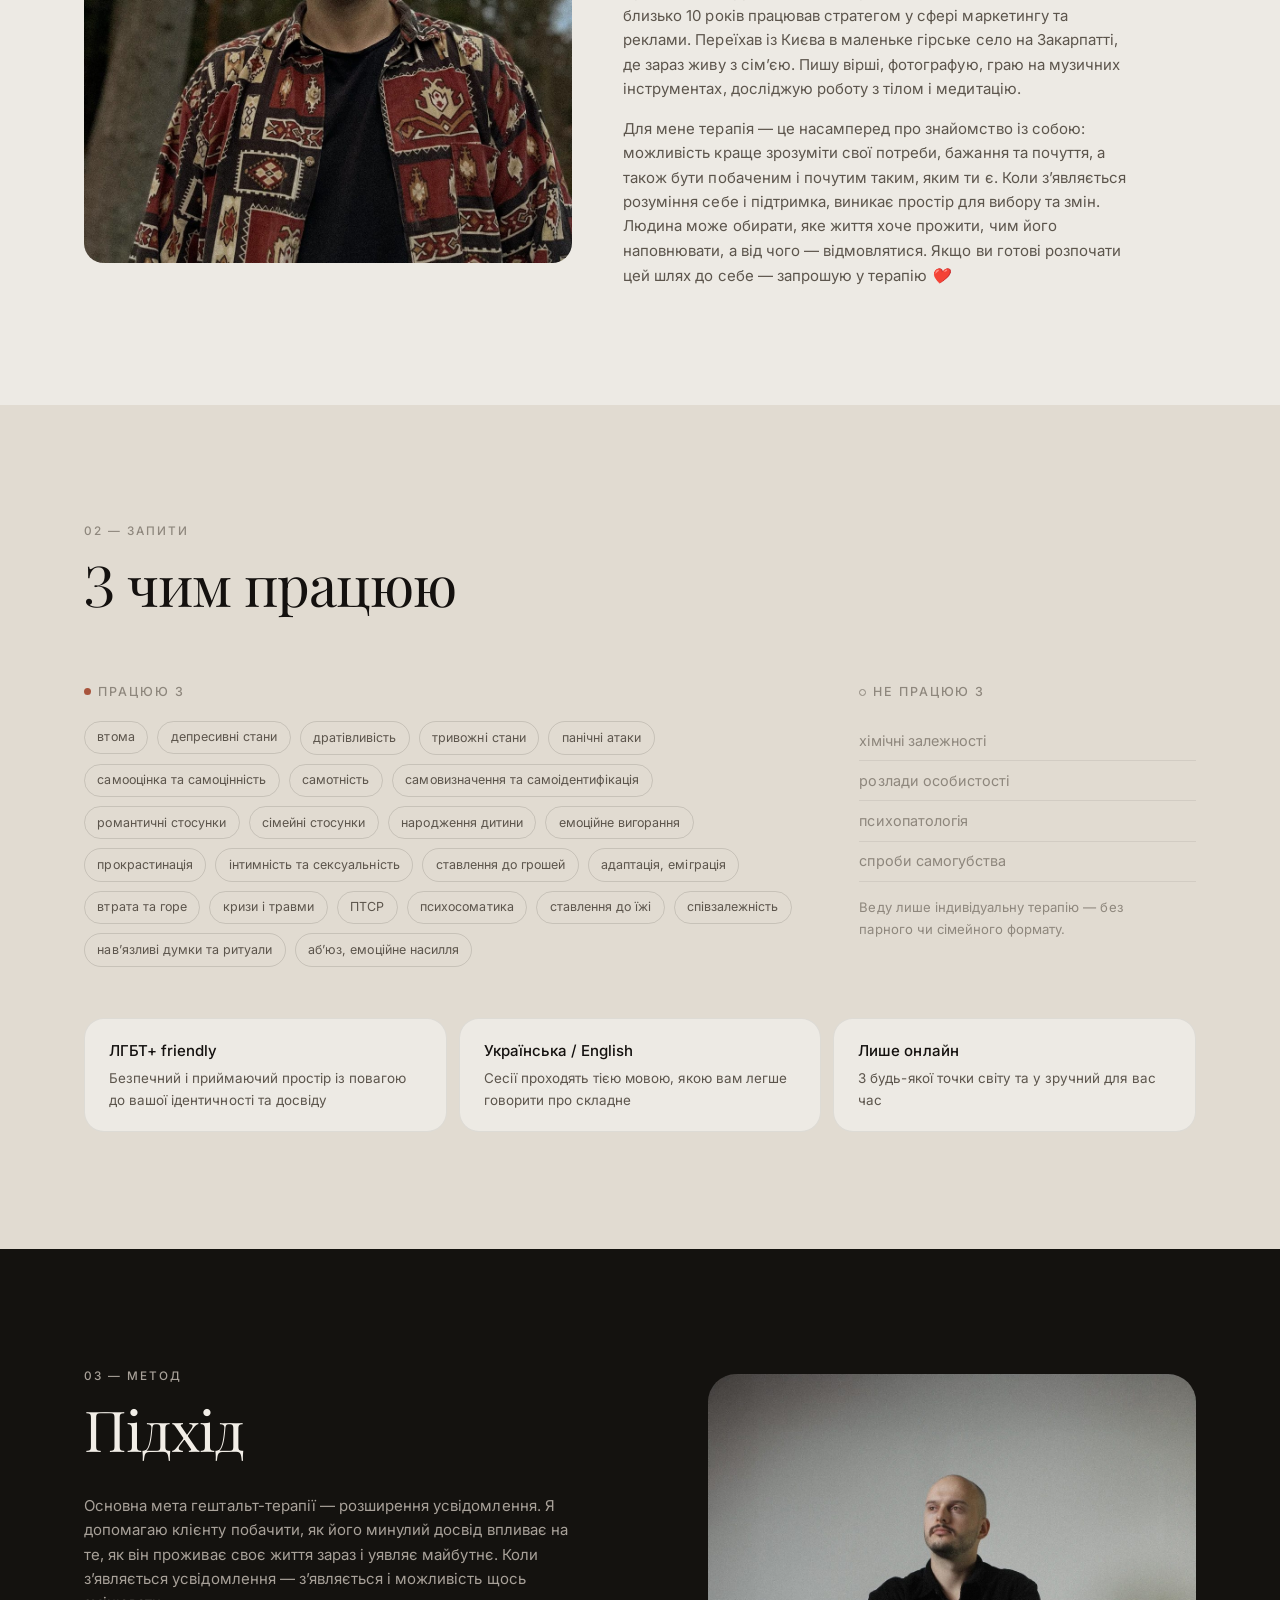
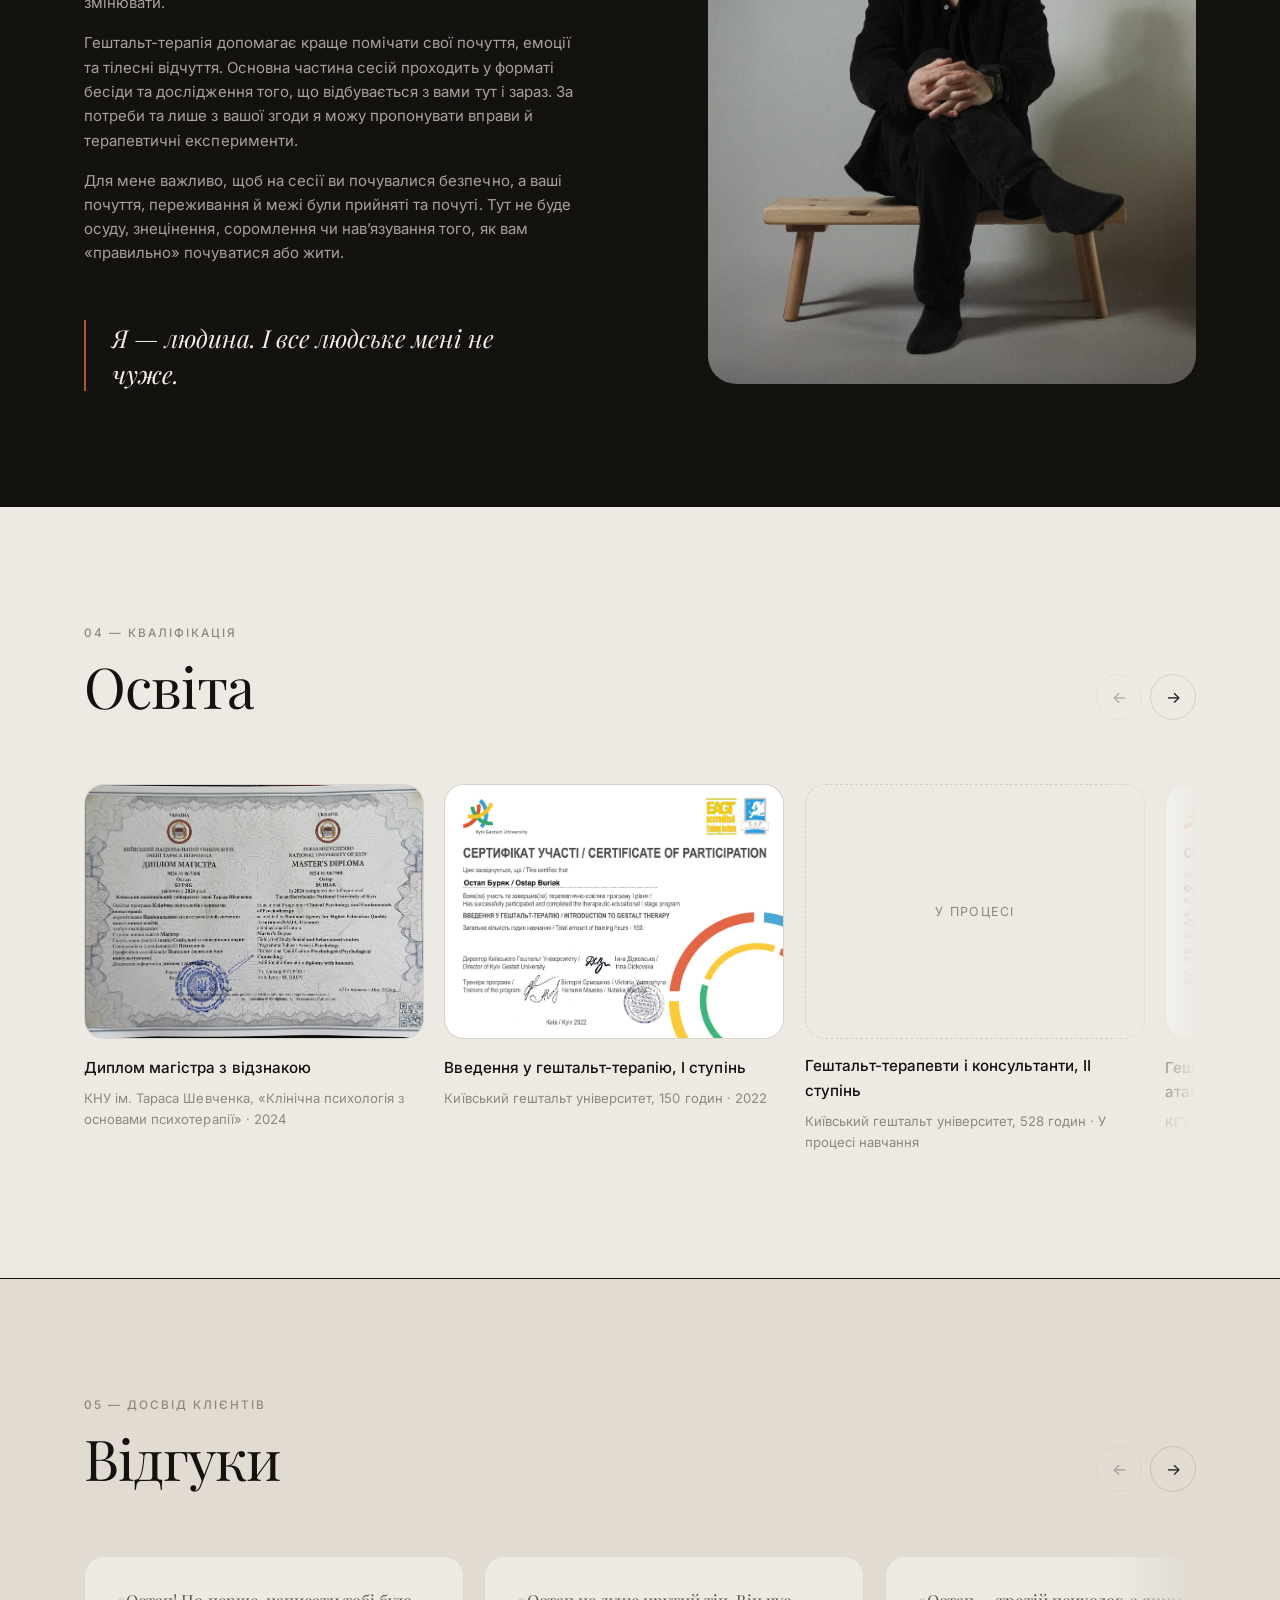
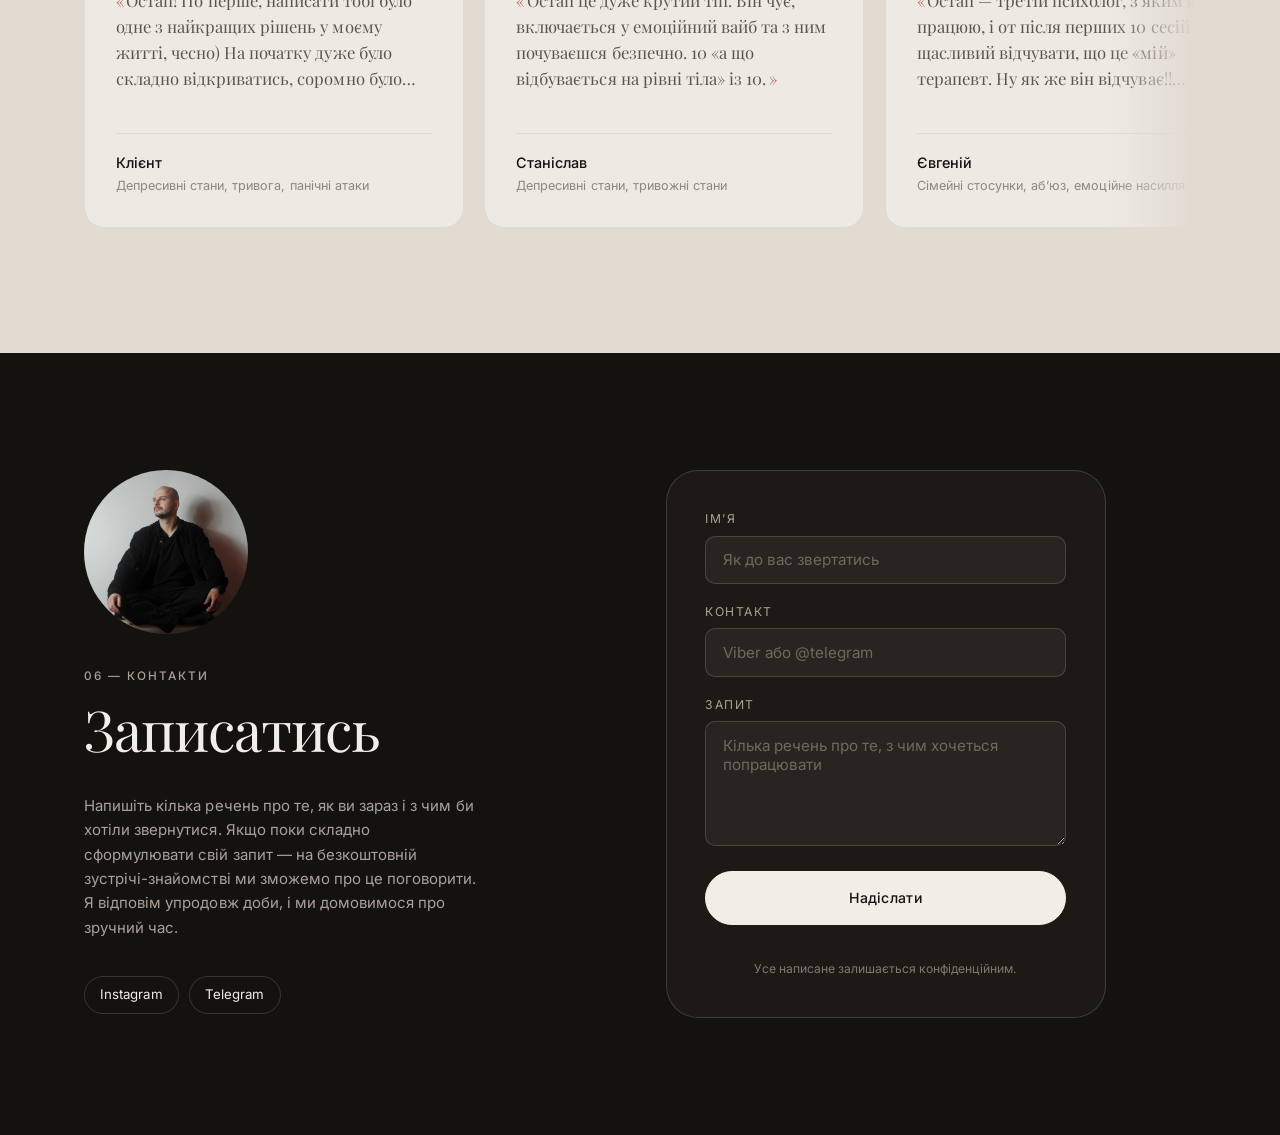
==== commit 1dee5455: "SEO: додано прізвище в title/meta/structured data, robots.txt і sitemap.xml для індексації Google Co" ====
--- a/index.html
+++ b/index.html
@@ -3,15 +3,32 @@
 <head>
 <meta charset="utf-8">
 <meta name="viewport" content="width=device-width, initial-scale=1, viewport-fit=cover">
-<title>Остап — психолог | Індивідуальна терапія онлайн та очно</title>
-<meta name="description" content="Остап — психолог. Індивідуальна терапія: вигорання, тривога, стосунки, самооцінка. Українською та англійською, онлайн і очно.">
+<title>Остап Буряк — психолог | Індивідуальна терапія онлайн та очно</title>
+<meta name="description" content="Остап Буряк — психолог, гештальт-терапевт. Індивідуальна терапія: вигорання, тривога, стосунки, самооцінка. Українською та англійською, онлайн і очно.">
 <meta name="theme-color" content="#EDEAE4">
+<link rel="canonical" href="https://ostapburiak.com/">
 
 <meta property="og:type" content="website">
-<meta property="og:title" content="Остап — психолог">
+<meta property="og:title" content="Остап Буряк — психолог">
 <meta property="og:description" content="Індивідуальна терапія: вигорання, тривога, стосунки, самооцінка. Онлайн і очно.">
-<meta property="og:image" content="assets/66.jpg">
+<meta property="og:image" content="https://ostapburiak.com/assets/66.jpg">
+<meta property="og:url" content="https://ostapburiak.com/">
 <meta property="og:locale" content="uk_UA">
+
+<script type="application/ld+json">
+{
+  "@context": "https://schema.org",
+  "@type": "Person",
+  "name": "Остап Буряк",
+  "alternateName": "Ostap Buriak",
+  "jobTitle": "Психолог, гештальт-терапевт",
+  "url": "https://ostapburiak.com/",
+  "image": "https://ostapburiak.com/assets/hero-studio.jpg",
+  "sameAs": [
+    "https://t.me/ostapburiak"
+  ]
+}
+</script>
 
 <link rel="preconnect" href="https://fonts.googleapis.com">
 <link rel="preconnect" href="https://fonts.gstatic.com" crossorigin>
--- a/styles.css
+++ b/styles.css
@@ -761,10 +761,6 @@
 .dip__meta{ font-size:.82rem; color:var(--ink-faint); }
 
 #rail-rev{
-  display:grid;
-  grid-auto-flow:column;
-  grid-template-rows:repeat(2,max-content);
-  grid-auto-columns:clamp(268px,31vw,380px);
   align-items:stretch;
 }
 
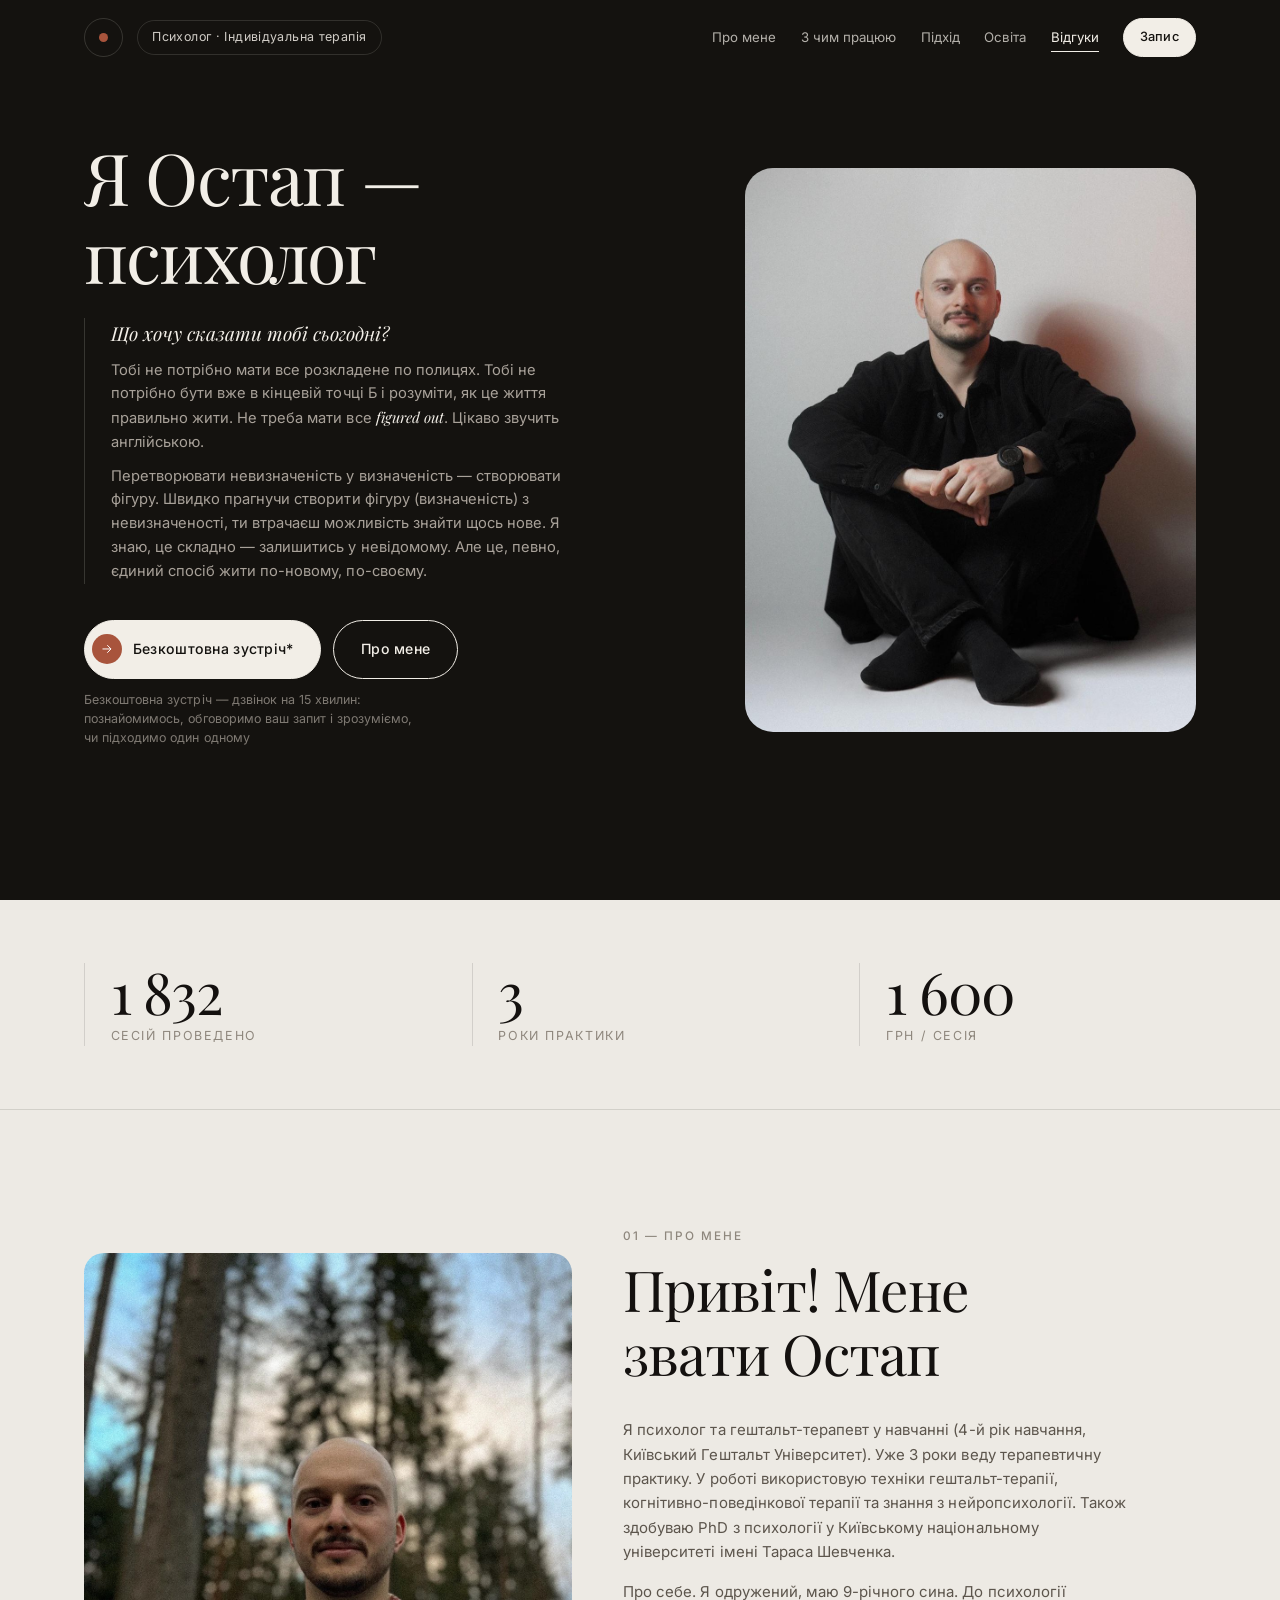
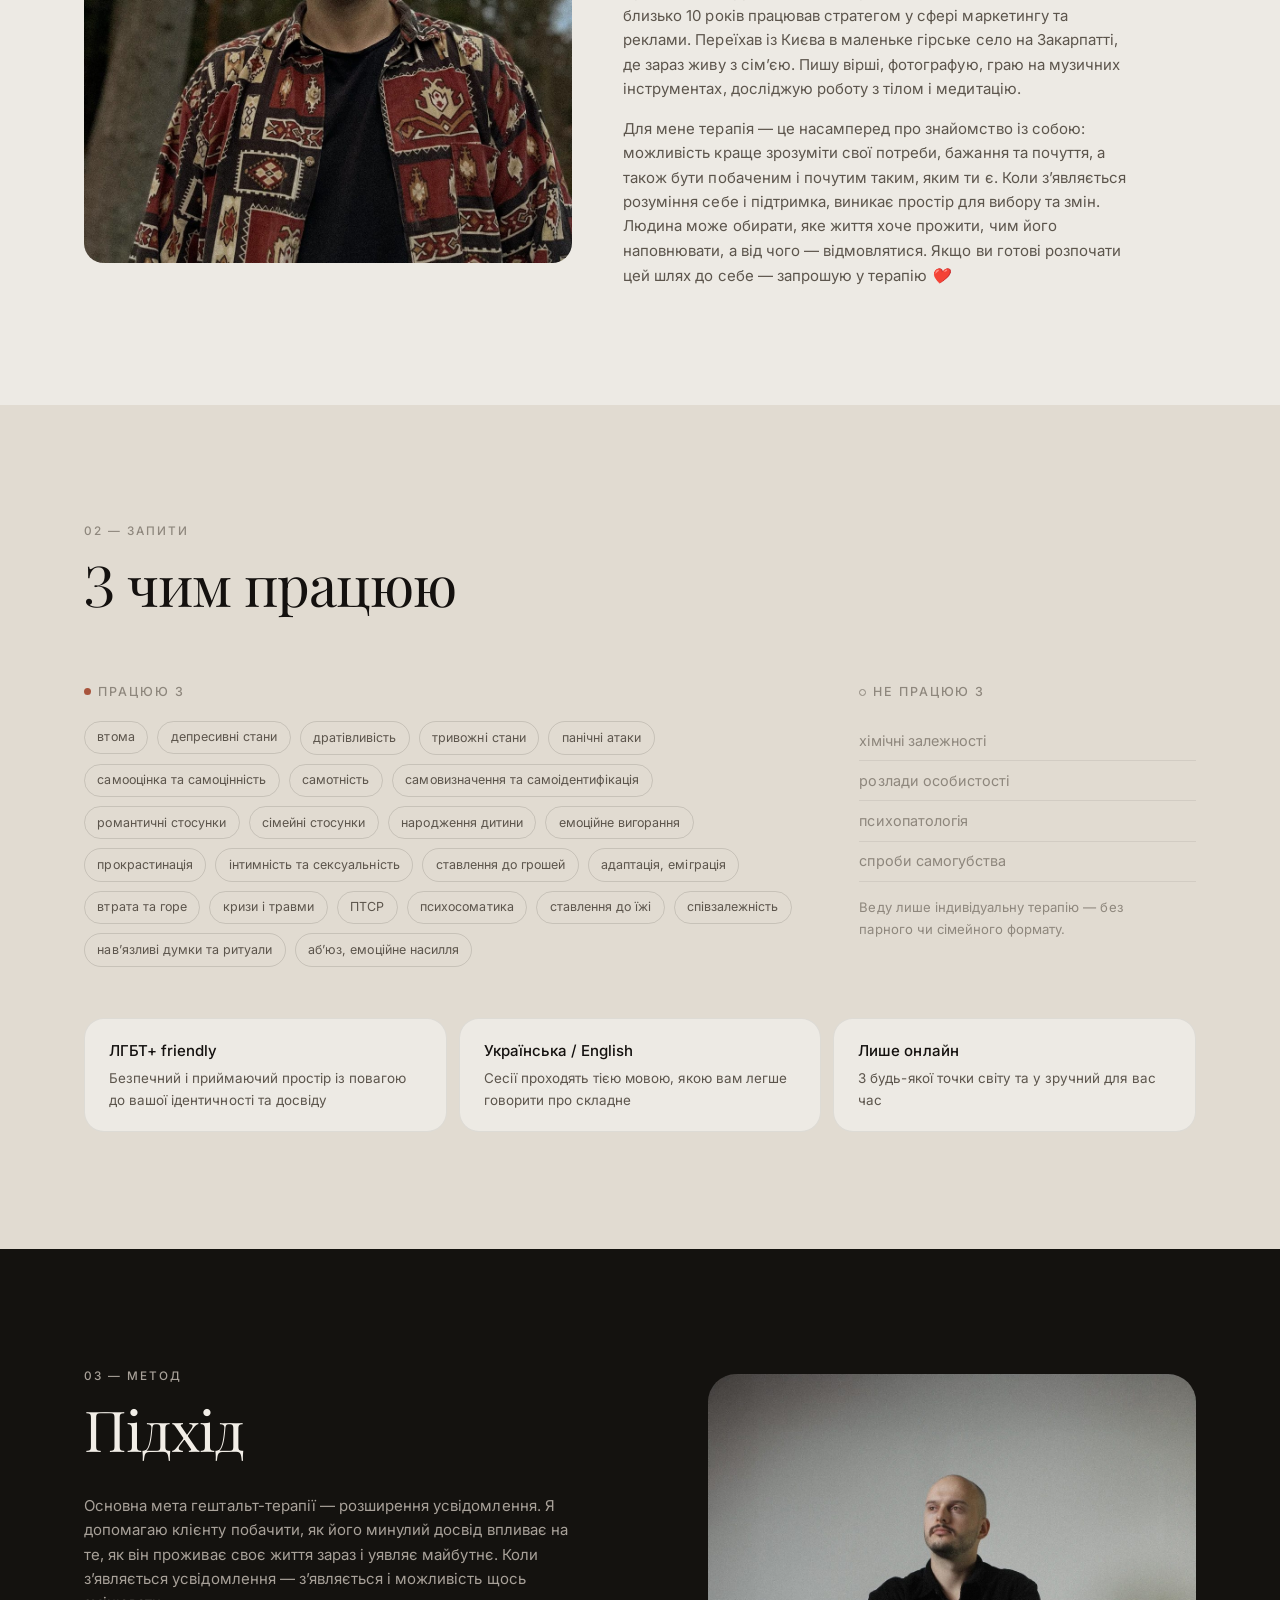
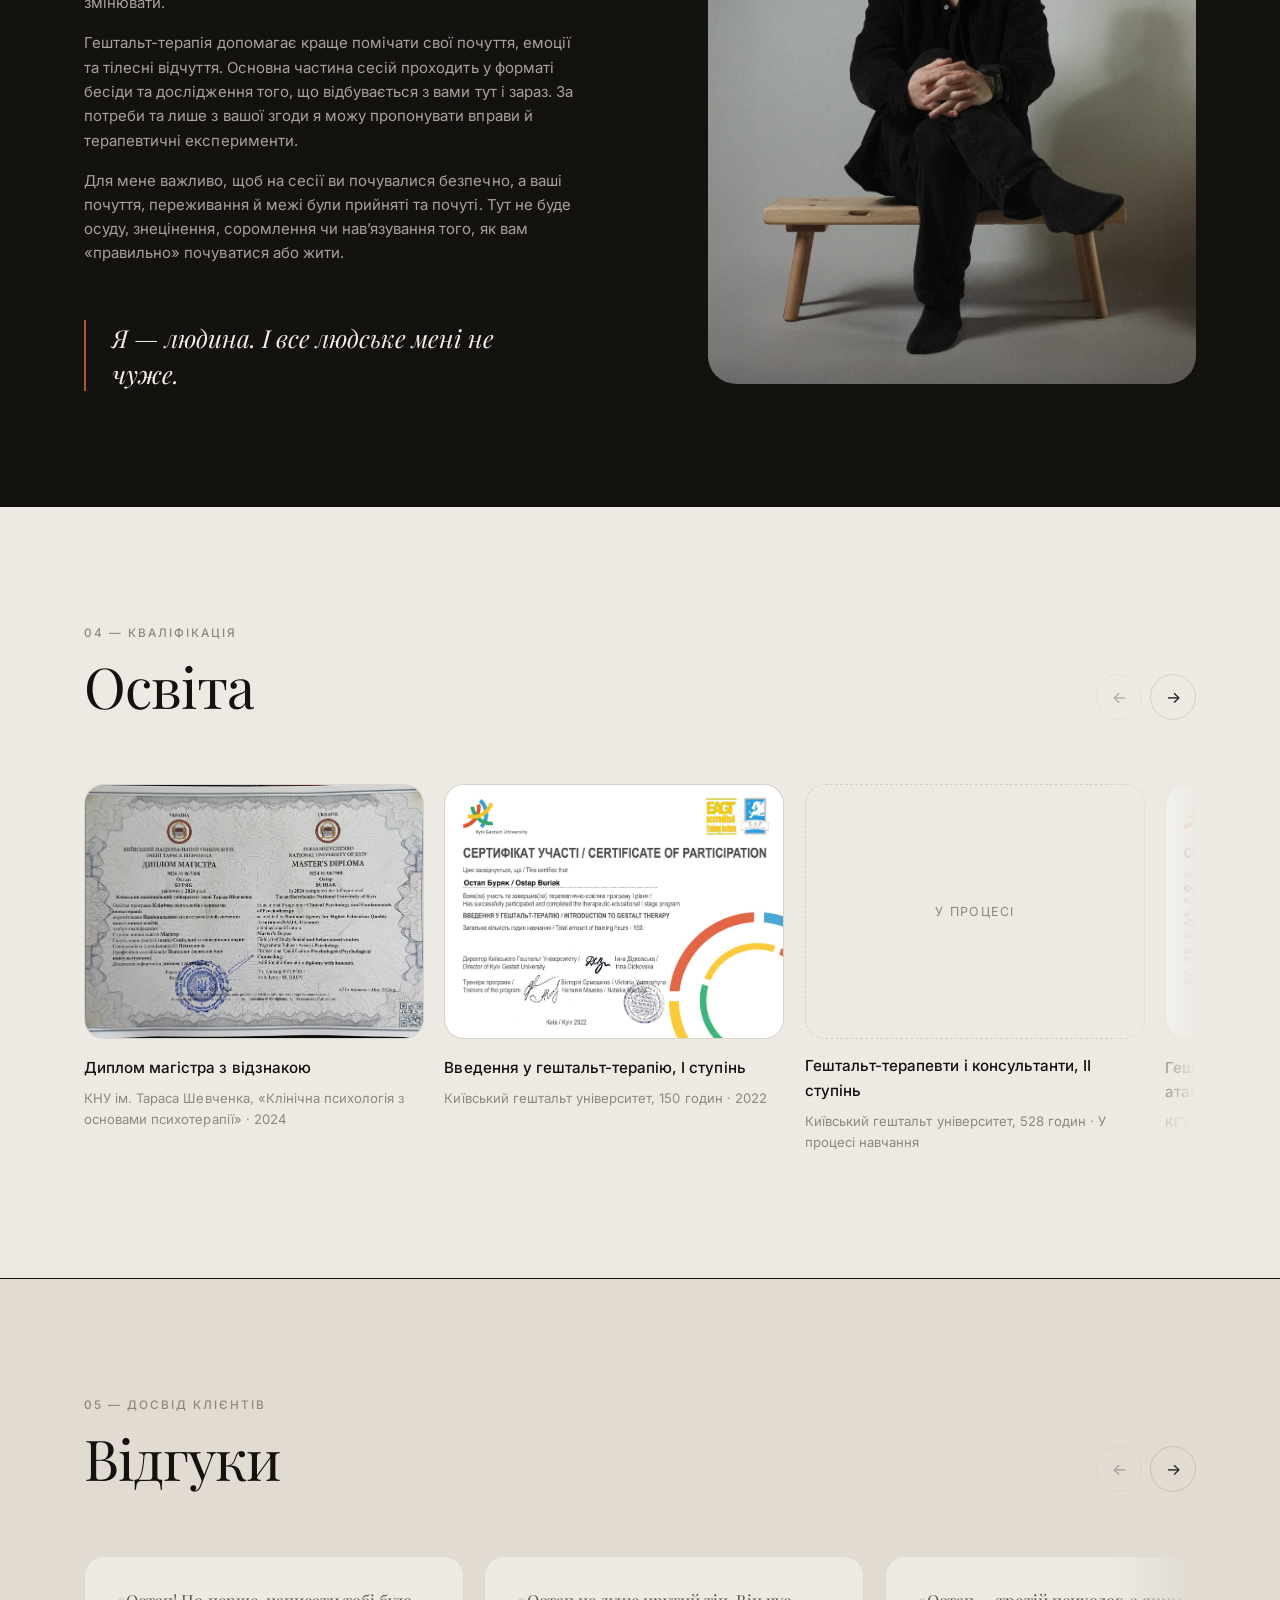
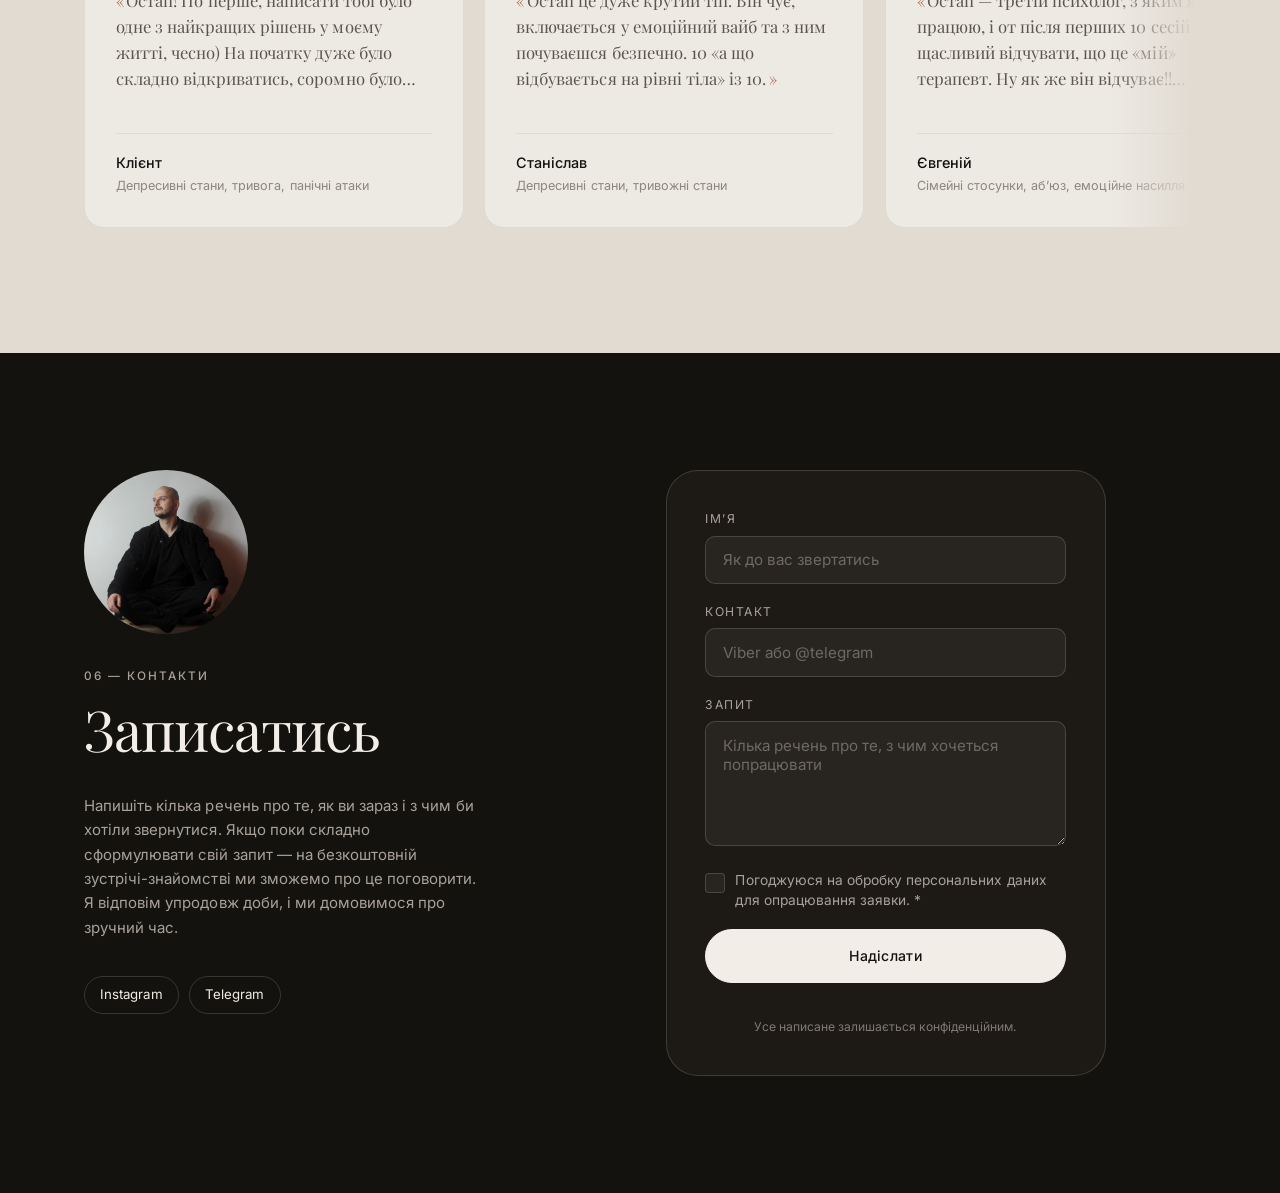
==== commit 02a36154: "Додано обов'язкову галочку згоди на обробку персональних даних у формі запису Co-Authored-By: Claude" ====
--- a/index.html
+++ b/index.html
@@ -6,13 +6,18 @@
 <title>Остап Буряк — психолог | Індивідуальна терапія онлайн та очно</title>
 <meta name="description" content="Остап Буряк — психолог, гештальт-терапевт. Індивідуальна терапія: вигорання, тривога, стосунки, самооцінка. Українською та англійською, онлайн і очно.">
 <meta name="theme-color" content="#EDEAE4">
-<link rel="canonical" href="https://ostapburiak.com/">
+<link rel="canonical" href="https://www.ostapburiak.com/">
+
+<link rel="icon" href="assets/favicon-32.png" sizes="32x32" type="image/png">
+<link rel="icon" href="assets/favicon-192.png" sizes="192x192" type="image/png">
+<link rel="icon" href="assets/favicon-512.png" sizes="512x512" type="image/png">
+<link rel="apple-touch-icon" href="assets/apple-touch-icon.png">
 
 <meta property="og:type" content="website">
 <meta property="og:title" content="Остап Буряк — психолог">
 <meta property="og:description" content="Індивідуальна терапія: вигорання, тривога, стосунки, самооцінка. Онлайн і очно.">
-<meta property="og:image" content="https://ostapburiak.com/assets/66.jpg">
-<meta property="og:url" content="https://ostapburiak.com/">
+<meta property="og:image" content="https://www.ostapburiak.com/assets/66.jpg">
+<meta property="og:url" content="https://www.ostapburiak.com/">
 <meta property="og:locale" content="uk_UA">
 
 <script type="application/ld+json">
@@ -22,8 +27,8 @@
   "name": "Остап Буряк",
   "alternateName": "Ostap Buriak",
   "jobTitle": "Психолог, гештальт-терапевт",
-  "url": "https://ostapburiak.com/",
-  "image": "https://ostapburiak.com/assets/hero-studio.jpg",
+  "url": "https://www.ostapburiak.com/",
+  "image": "https://www.ostapburiak.com/assets/hero-studio.jpg",
   "sameAs": [
     "https://t.me/ostapburiak"
   ]
@@ -435,6 +440,12 @@
         <textarea id="f-msg" name="message" rows="5" required placeholder="Кілька речень про те, з чим хочеться попрацювати"></textarea>
       </div>
 
+      <label class="checkfield" for="f-consent">
+        <input id="f-consent" name="consent" type="checkbox" required>
+        <span class="checkfield__box"></span>
+        <span class="checkfield__label">Погоджуюся на обробку персональних даних для опрацювання заявки. *</span>
+      </label>
+
       <button class="btn btn--wide" type="submit">Надіслати</button>
       <p class="form__status" id="formStatus" role="status" aria-live="polite"></p>
       <p class="form__fine">Усе написане залишається конфіденційним.</p>
--- a/styles.css
+++ b/styles.css
@@ -864,6 +864,52 @@
 .field.is-bad input,
 .field.is-bad textarea{ border-color:#C4553F; }
 
+.checkfield{
+  display:flex;
+  align-items:flex-start;
+  gap:.7em;
+  margin-bottom:18px;
+  cursor:pointer;
+}
+.checkfield input{
+  position:absolute;
+  width:1px; height:1px;
+  opacity:0;
+  pointer-events:none;
+}
+.checkfield__box{
+  flex:0 0 auto;
+  width:20px; height:20px;
+  margin-top:.15em;
+  border:1px solid var(--line-night);
+  border-radius:4px;
+  background:rgba(242,238,231,.05);
+  transition:border-color var(--t-fast), background var(--t-fast);
+  position:relative;
+}
+.checkfield__box::after{
+  content:"";
+  position:absolute;
+  left:6px; top:2px;
+  width:5px; height:10px;
+  border:solid var(--accent);
+  border-width:0 2px 2px 0;
+  transform:rotate(45deg);
+  opacity:0;
+  transition:opacity var(--t-fast);
+}
+.checkfield input:checked + .checkfield__box::after{ opacity:1; }
+.checkfield input:focus-visible + .checkfield__box{
+  outline:none;
+  border-color:var(--accent);
+}
+.checkfield.is-bad .checkfield__box{ border-color:#C4553F; }
+.checkfield__label{
+  font-size:.86rem;
+  color:var(--on-night-soft);
+  line-height:1.45;
+}
+
 .form__status{
   margin:.8em 0 0;
   min-height:1.3em;
